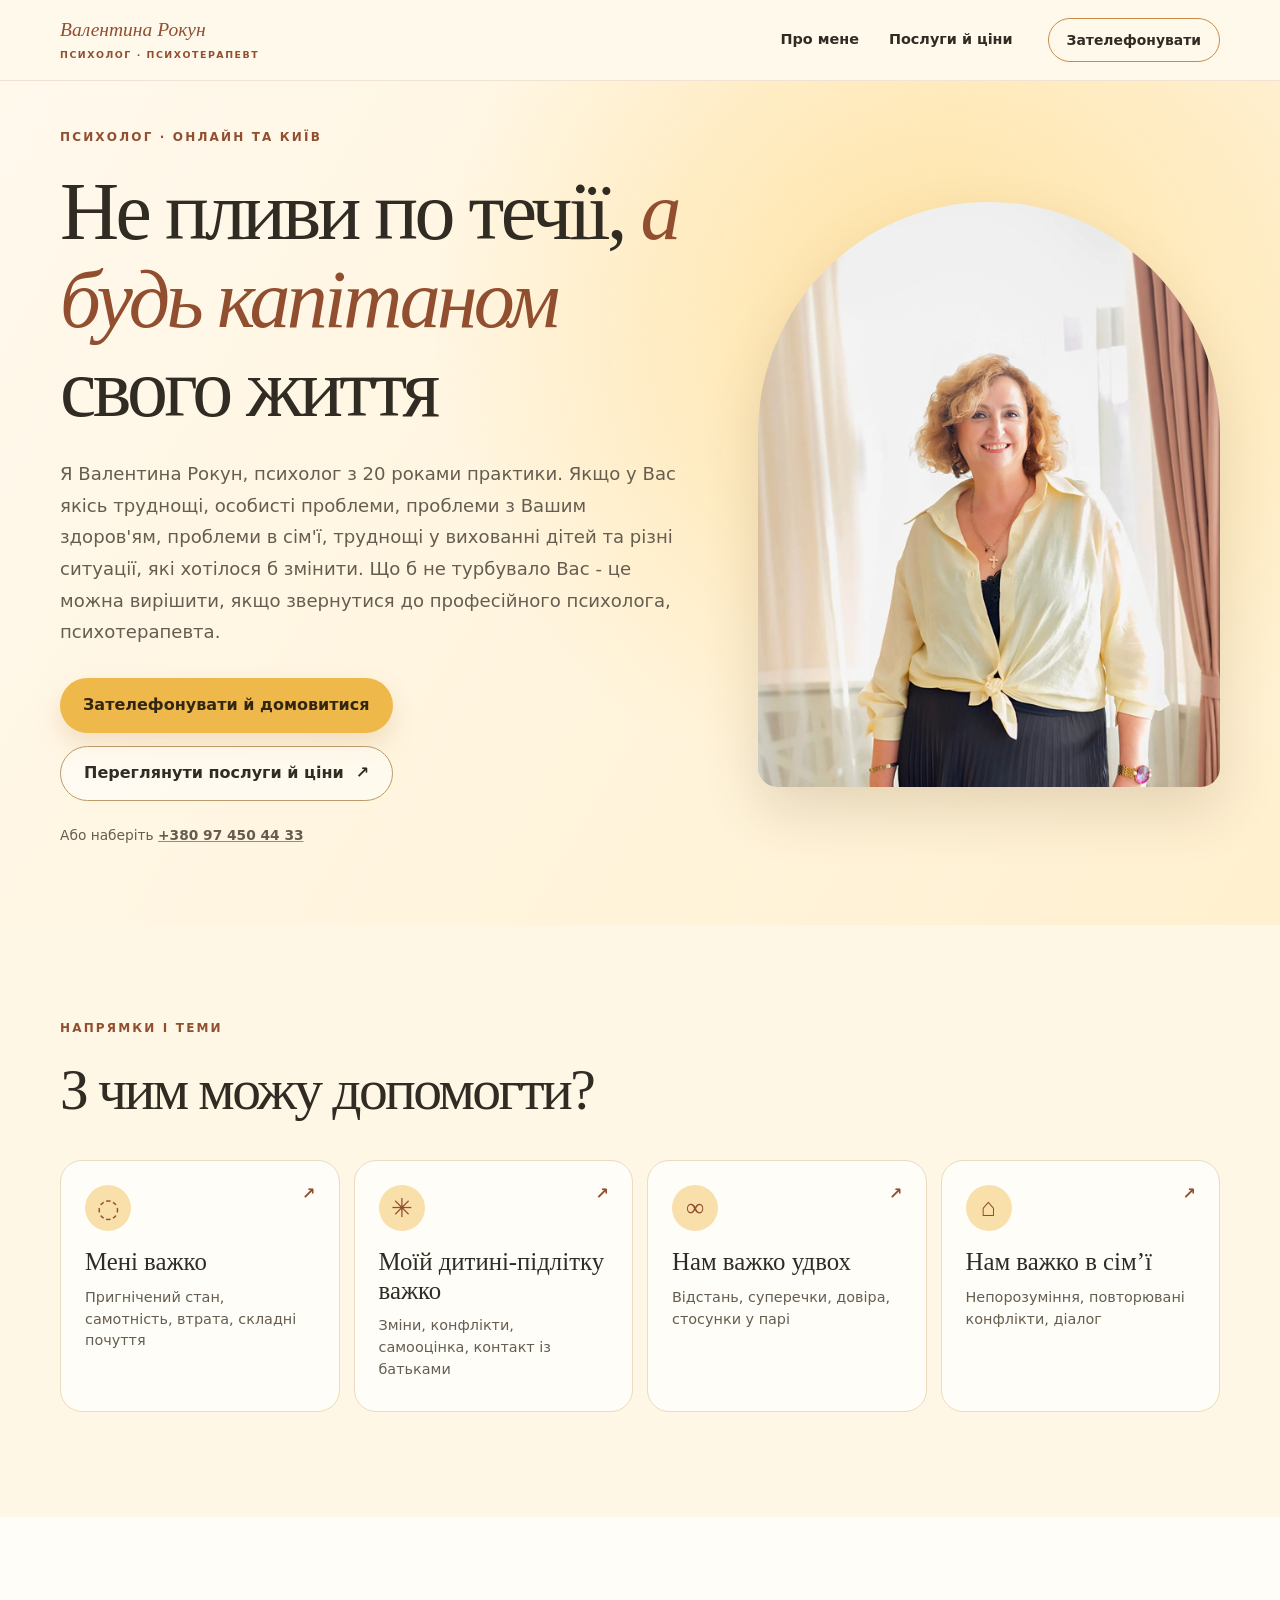
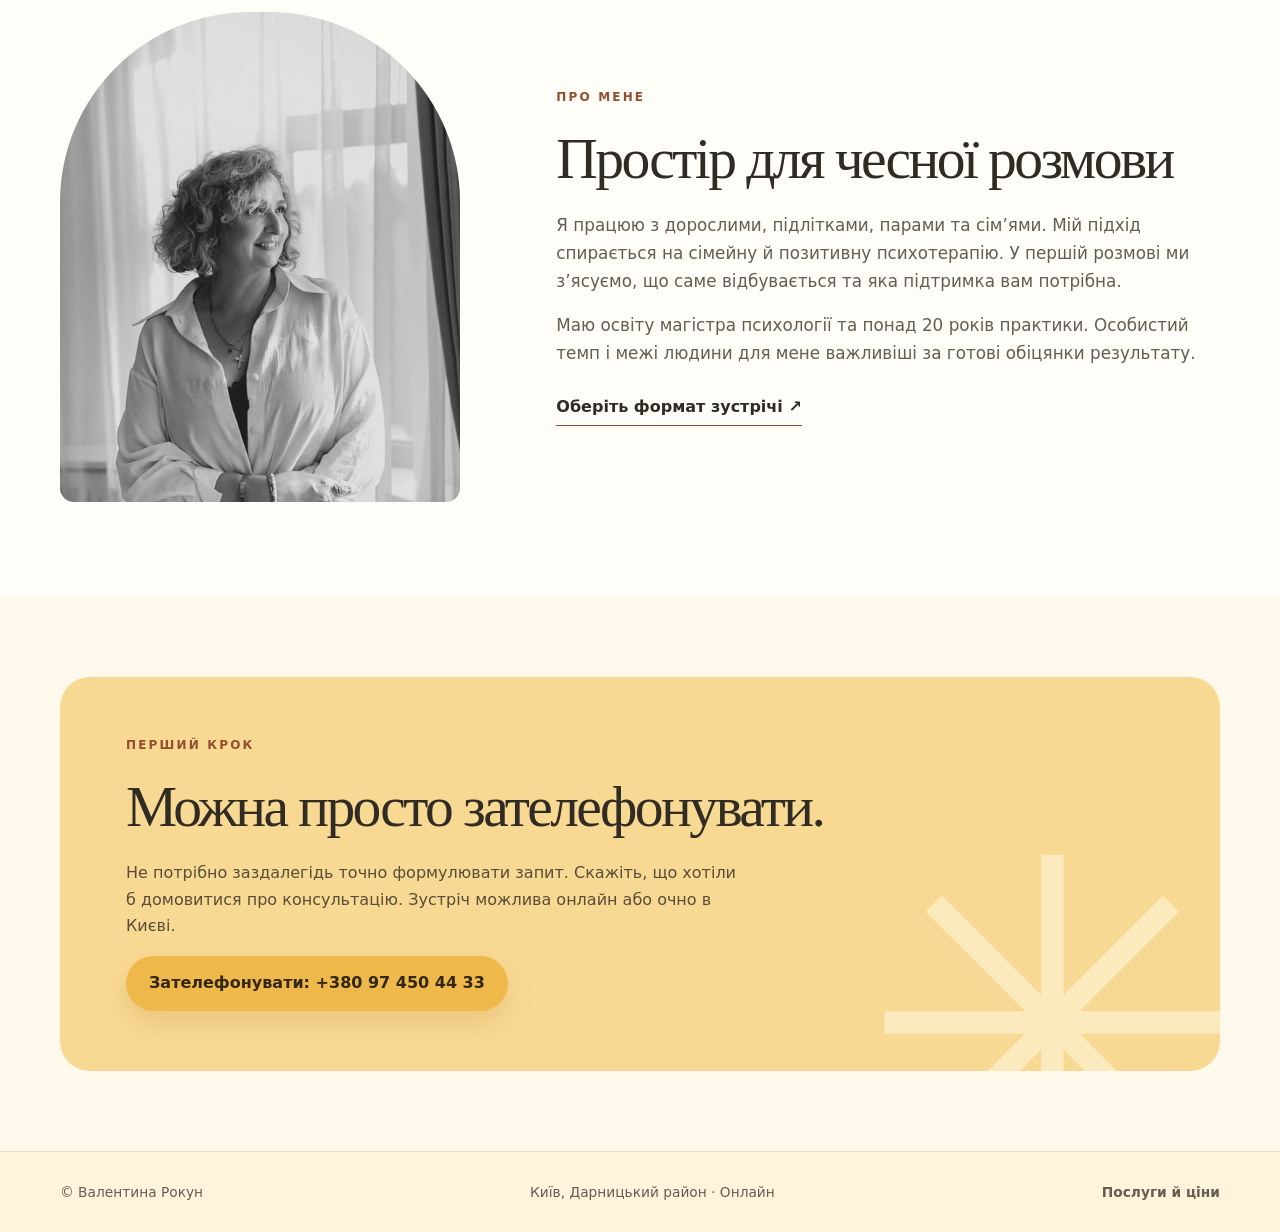
==== index.html @ 3df07235 "Add files via upload" ====
<!doctype html>
<html lang="uk">
<head>
<meta charset="utf-8"><meta name="viewport" content="width=device-width,initial-scale=1"><meta name="theme-color" content="#fff8e9">
<title>Валентина Рокун — психолог у Києві</title>
<meta name="description" content="Психологічні консультації Валентини Рокун для дорослих, підлітків, пар і сімей. Онлайн та очно у Києві. Дізнайтеся вартість і як записатися.">
<meta property="og:type" content="website"><meta property="og:title" content="Валентина Рокун — психолог"><meta property="og:description" content="Можна почати з розмови. Онлайн та очно у Києві."><meta property="og:image" content="assets/valentina-new-portrait.webp">
<link rel="icon" href="assets/favicon.svg" type="image/svg+xml"><link rel="stylesheet" href="assets/site.css">
<script type="application/ld+json">{"@context":"https://schema.org","@type":"Person","name":"Валентина Рокун","jobTitle":"Психолог","telephone":"+380974504433"}</script>
</head>
<body><a class="skip" href="#main">До змісту</a>
<header class="header"><div class="wrap header-row"><a class="wordmark" href="index.html" aria-label="Валентина Рокун, на головну"><span>Валентина Рокун</span><small>Психолог · Психотерапевт</small></a><nav aria-label="Основна навігація"><a href="#about">Про мене</a><a href="services/index.html">Послуги й ціни</a></nav><a class="header-contact" href="tel:+380974504433">Зателефонувати</a></div></header>
<main id="main">
<section class="hero"><div class="wrap hero-grid"><div class="hero-copy"><p class="overline">ПСИХОЛОГ · ОНЛАЙН ТА КИЇВ</p><h1>Не пливи по течії, <em>а будь капітаном </em>свого життя</h1><p class="lead">Я Валентина Рокун, психолог з 20 роками практики. Якщо у Вас якісь труднощі, особисті проблеми, проблеми з Вашим здоров'ям, проблеми в сім'ї, труднощі у вихованні дітей та різні ситуації, які хотілося б змінити. Що б не турбувало Вас - це можна вирішити, якщо звернутися до професійного психолога, психотерапевта.</p><div class="hero-actions"><a class="btn primary" href="tel:+380974504433">Зателефонувати й домовитися</a><a class="btn subtle" href="services/index.html">Переглянути послуги й ціни <span aria-hidden="true">↗</span></a></div><p class="direct-number">Або наберіть <a href="tel:+380974504433">+380 97 450 44 33</a></p></div><div class="hero-photo"><img src="assets/valentina-new-portrait.webp" width="1100" height="1650" fetchpriority="high" alt="Валентина Рокун, психологиня"></div></div></section>
<section class="help" id="help"><div class="wrap"><p class="overline">НАПРЯМКИ І ТЕМИ</p><h2>З чим можу допомогти?
</h2><div class="help-grid"><a href="services/index.html#individual"><span class="help-symbol" aria-hidden="true">◌</span><strong>Мені важко</strong><span>Пригнічений стан, самотність, втрата, складні почуття</span><b aria-hidden="true">↗</b></a><a href="services/index.html#teen"><span class="help-symbol" aria-hidden="true">✳</span><strong>Моїй дитині-підлітку важко</strong><span>Зміни, конфлікти, самооцінка, контакт із батьками</span><b aria-hidden="true">↗</b></a><a href="services/index.html#couple"><span class="help-symbol" aria-hidden="true">∞</span><strong>Нам важко удвох</strong><span>Відстань, суперечки, довіра, стосунки у парі</span><b aria-hidden="true">↗</b></a><a href="services/index.html#family"><span class="help-symbol" aria-hidden="true">⌂</span><strong>Нам важко в сім’ї</strong><span>Непорозуміння, повторювані конфлікти, діалог</span><b aria-hidden="true">↗</b></a></div></div></section>
<section class="about" id="about"><div class="wrap about-grid"><div class="about-image"><img src="assets/valentina-bw.webp" width="1100" height="1650" loading="lazy" alt="Чорно-білий портрет Валентини Рокун"></div><div><p class="overline">ПРО МЕНЕ</p><h2>Простір для чесної розмови</h2><p>Я працюю з дорослими, підлітками, парами та сім’ями. Мій підхід спирається на сімейну й позитивну психотерапію. У першій розмові ми з’ясуємо, що саме відбувається та яка підтримка вам потрібна.</p><p>Маю освіту магістра психології та понад 20 років практики. Особистий темп і межі людини для мене важливіші за готові обіцянки результату.</p><a class="text-link" href="services/index.html">Оберіть формат зустрічі <span aria-hidden="true">↗</span></a></div></div></section>
<section class="start" id="contact"><div class="wrap start-box"><div><p class="overline">ПЕРШИЙ КРОК</p><h2>Можна просто зателефонувати.</h2><p>Не потрібно заздалегідь точно формулювати запит. Скажіть, що хотіли б домовитися про консультацію. Зустріч можлива онлайн або очно в Києві.</p><a class="btn primary" href="tel:+380974504433">Зателефонувати: +380 97 450 44 33</a></div><div class="start-mark" aria-hidden="true">✳</div></div></section>
</main><footer><div class="wrap footer-row"><span>© Валентина Рокун</span><span>Київ, Дарницький район · Онлайн</span><a href="services/index.html">Послуги й ціни</a></div></footer>
</body></html>
---- assets/site.css ----
:root{--ink:#302c23;--muted:#655e50;--rust:#914f30;--honey:#efb84b;--cream:#fff9ec;--paper:#fffdf8;--line:#eadbc1}*{box-sizing:border-box}html{scroll-behavior:smooth;scroll-padding-top:90px}body{margin:0;background:var(--cream);color:var(--ink);font:400 1rem/1.65 Inter,ui-sans-serif,system-ui,-apple-system,"Segoe UI",sans-serif}img{display:block;max-width:100%}a{color:inherit}h1,h2,p{margin-top:0}h1,h2{font-family:Georgia,"Times New Roman",serif;font-weight:400;letter-spacing:-.045em;line-height:1.08}h1{font-size:clamp(3.05rem,6.4vw,6.1rem);max-width:780px;margin-bottom:25px}h2{font-size:clamp(2.55rem,4.5vw,4.5rem);margin-bottom:22px}h1 em{color:var(--rust);font-weight:400}p{max-width:680px}.wrap{width:min(1160px,calc(100% - 48px));margin-inline:auto}.skip{position:absolute;left:12px;top:-100px;background:white;padding:12px;z-index:100}.skip:focus{top:12px}.overline{font-size:.75rem;line-height:1.4;font-weight:750;letter-spacing:.18em;color:var(--rust);margin-bottom:22px}.header{position:sticky;top:0;z-index:20;background:rgba(255,249,236,.93);border-bottom:1px solid rgba(145,79,48,.13);backdrop-filter:blur(18px)}.header-row{min-height:80px;display:flex;gap:35px;align-items:center}.wordmark{text-decoration:none;line-height:1;white-space:nowrap}.wordmark span{font:italic 400 1.22rem Georgia,serif;color:var(--rust);margin-right:5px}.wordmark strong{font:600 1.62rem Georgia,serif;letter-spacing:-.05em}.wordmark small{display:block;font:600 .59rem/1.4 Inter,system-ui;letter-spacing:.16em;text-transform:uppercase;color:var(--rust);margin-top:7px}.header nav{display:flex;gap:30px;margin-left:auto}.header nav a{text-decoration:none;font-size:.9rem;font-weight:650}.header nav a:hover,.back:hover,.text-link:hover{color:var(--rust)}.header-contact{border:1px solid #c88c49;border-radius:100px;padding:10px 18px;text-decoration:none;font-weight:700;font-size:.87rem}.header-contact:hover{background:#f6d899}.hero{background:radial-gradient(circle at 73% 28%,#ffe2a3,transparent 45%),linear-gradient(120deg,#fff9ed,#fff0cf);padding:48px 0 65px;overflow:hidden}.hero-grid{display:grid;grid-template-columns:1.15fr .85fr;align-items:center;gap:72px;min-height:620px}.hero-copy{position:relative;z-index:1}.lead{color:var(--muted);font-size:1.13rem;line-height:1.75}.hero-actions{display:flex;gap:13px;flex-wrap:wrap;margin-top:30px}.btn{min-height:55px;display:inline-flex;align-items:center;justify-content:center;text-align:center;gap:12px;padding:14px 23px;border-radius:100px;text-decoration:none;font-weight:700;line-height:1.3;transition:transform .2s,box-shadow .2s}.btn:hover{transform:translateY(-2px)}.primary{background:var(--honey);color:#322713;box-shadow:0 12px 26px rgba(170,104,25,.17)}.primary:hover{box-shadow:0 17px 30px rgba(170,104,25,.27)}.subtle{border:1px solid #bd9b68;background:rgba(255,255,255,.45)}.direct-number{font-size:.86rem;color:var(--muted);margin-top:23px}.direct-number a{font-weight:700;text-decoration-color:#bd8151}.hero-photo{height:585px;border-radius:240px 240px 20px 20px;overflow:hidden;box-shadow:0 25px 55px rgba(95,66,30,.16)}.hero-photo img{width:100%;height:100%;object-fit:cover;object-position:50% 43%}.help{background:#fff7e5;padding:95px 0 105px}.help h2{max-width:770px;margin-bottom:39px}.help-grid{display:grid;grid-template-columns:repeat(4,1fr);gap:14px}.help-grid a{position:relative;display:flex;flex-direction:column;min-height:252px;padding:24px;border:1px solid var(--line);border-radius:22px;background:var(--paper);text-decoration:none;transition:transform .2s,box-shadow .2s}.help-grid a:hover{transform:translateY(-4px);box-shadow:0 18px 35px rgba(95,66,30,.12)}.help-grid strong{font:400 1.55rem/1.15 Georgia,serif;margin:17px 0 10px}.help-grid a>span:nth-of-type(2){color:var(--muted);font-size:.9rem;line-height:1.5}.help-grid b{position:absolute;right:23px;top:20px;color:var(--rust)}.help-symbol{display:grid;place-items:center;width:46px;height:46px;border-radius:50%;background:#f9dfaa;color:var(--rust);font:400 1.6rem Georgia,serif}.about{background:#fffdf8;padding:95px 0}.about-grid{display:grid;grid-template-columns:.76fr 1.24fr;gap:clamp(45px,7vw,120px);align-items:center}.about-image{height:490px;max-width:400px;border-radius:190px 190px 14px 14px;overflow:hidden}.about-image img{height:100%;width:100%;object-fit:cover;object-position:50% 42%;filter:grayscale(1)}.about p:not(.overline){color:var(--muted);font-size:1.05rem}.text-link{display:inline-block;border-bottom:1px solid var(--rust);text-decoration:none;font-weight:700;margin-top:10px;padding-bottom:4px}.start{padding:80px 0;background:var(--cream)}.start-box{position:relative;background:#f8d993;border-radius:30px;padding:60px 66px;overflow:hidden}.start-box>div:first-child{position:relative;z-index:1}.start-box h2{max-width:700px}.start-box p:not(.overline){color:#594c38;max-width:610px}.start-mark{position:absolute;font-size:460px;line-height:1;right:-25px;bottom:-190px;color:rgba(255,250,224,.55);pointer-events:none}footer{padding:29px 0;background:#fff4db;border-top:1px solid var(--line);color:var(--muted);font-size:.86rem}.footer-row{display:flex;align-items:center;justify-content:space-between;gap:20px}.footer-row a{text-decoration:none;font-weight:700}.offer-intro{padding:55px 0 48px;background:linear-gradient(120deg,#fff8e9,#ffefcc)}.offer-intro h1{max-width:840px}.offer-intro .lead{max-width:730px}.back{display:inline-block;text-decoration:none;font-weight:700;font-size:.85rem;margin-bottom:34px}.offers{padding:65px 0 25px;background:#fffdf8}.offer-grid{display:grid;grid-template-columns:repeat(2,1fr);gap:23px}.offer-card{overflow:hidden;border-radius:25px;border:1px solid var(--line);background:#fff9ed;scroll-margin-top:105px}.offer-card img{width:100%;height:230px;object-fit:cover}.offer-body{padding:27px 30px 32px}.offer-num{color:var(--rust);font-size:.75rem;letter-spacing:.15em;font-weight:700;margin-bottom:10px}.offer-body h2{font-size:2.25rem;margin-bottom:12px}.offer-body>p:not(.offer-num){color:var(--muted);min-height:52px;margin-bottom:24px}.price-row{display:flex;gap:13px;align-items:baseline;flex-wrap:wrap;padding:17px 0;border-top:1px solid var(--line);margin-bottom:19px}.price-row strong{font:400 2rem Georgia,serif}.price-row span{color:var(--muted);font-size:.88rem}.offer-body .btn{width:100%}.offer-note{color:var(--muted);font-size:.86rem;margin-top:25px}.offer-note p{max-width:none}a:focus-visible{outline:3px solid #984b2d;outline-offset:4px}@media(max-width:1020px){.header-row{gap:20px}.help-grid{grid-template-columns:repeat(2,1fr)}.hero-grid{gap:35px}.header nav{gap:15px}}@media(max-width:760px){.wrap{width:min(calc(100% - 32px),520px)}.header-row{min-height:70px;gap:12px;flex-wrap:wrap;padding:10px 0}.wordmark span{font-size:1.03rem}.wordmark strong{font-size:1.28rem}.wordmark small{font-size:.48rem}.header nav{order:3;width:100%;justify-content:center;margin:0;gap:28px;padding-top:3px}.header-contact{margin-left:auto;padding:7px 11px;font-size:.75rem}.hero{padding:43px 0 60px}.hero-grid{display:flex;flex-direction:column;align-items:stretch;gap:33px;min-height:0}.hero-photo{height:min(105vw,500px);max-width:440px;width:100%;align-self:center}.hero-actions{gap:10px}.hero-actions .btn{width:100%}.help,.about{padding:72px 0}.help-grid{grid-template-columns:1fr 1fr;gap:9px}.help-grid a{padding:17px;min-height:220px}.help-grid strong{font-size:1.25rem}.help-grid a>span:nth-of-type(2){font-size:.78rem}.about-grid{display:flex;flex-direction:column;align-items:stretch;gap:42px}.about-image{height:430px;max-width:330px}.start{padding:60px 0}.start-box{padding:42px 25px}.start-mark{font-size:320px;bottom:-115px;right:-35px}.footer-row{flex-direction:column;align-items:flex-start}.offer-intro{padding:42px 0}.offers{padding-top:40px}.offer-grid{grid-template-columns:1fr}.offer-card img{height:210px}}@media(max-width:410px){.header-contact{font-size:.68rem;padding:6px 8px}.help-grid{grid-template-columns:1fr}.help-grid a{min-height:0}.btn{width:100%}}@media(prefers-reduced-motion:reduce){html{scroll-behavior:auto}*,*:before,*:after{transition:none!important}}
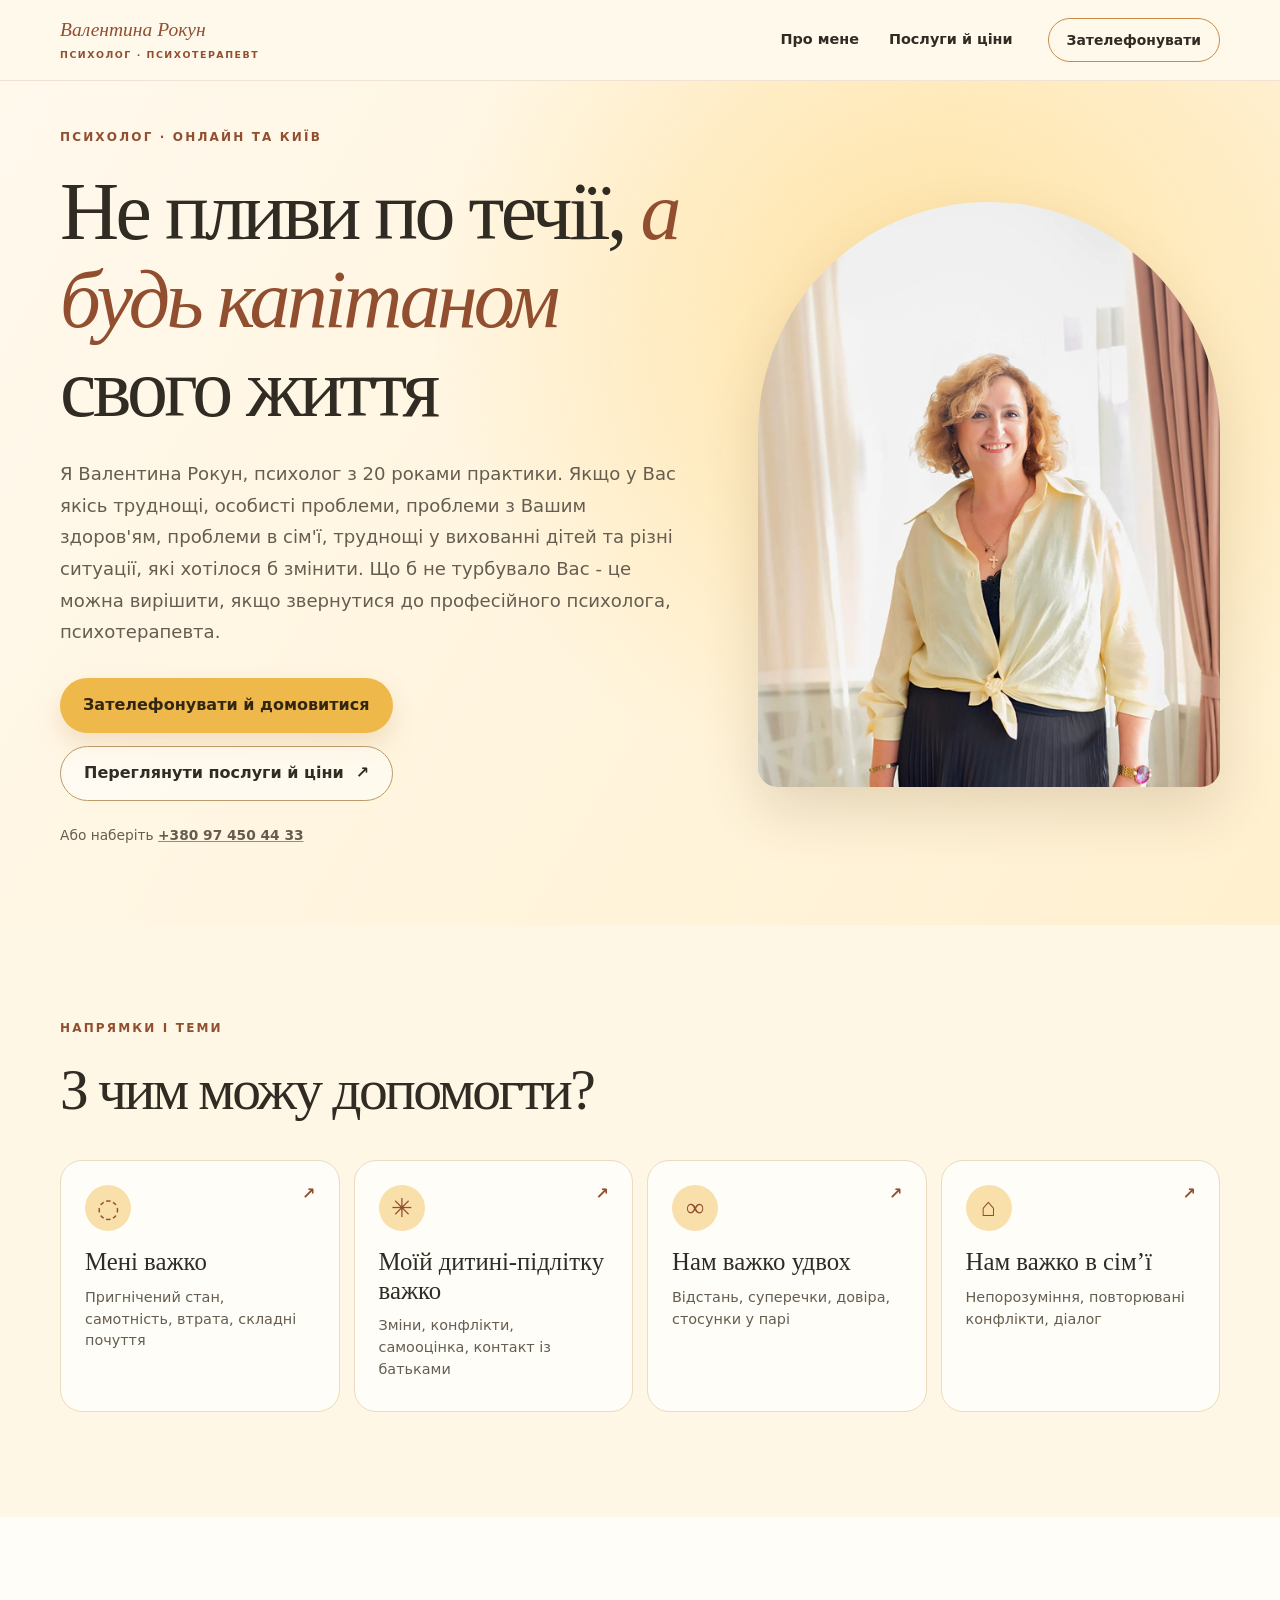
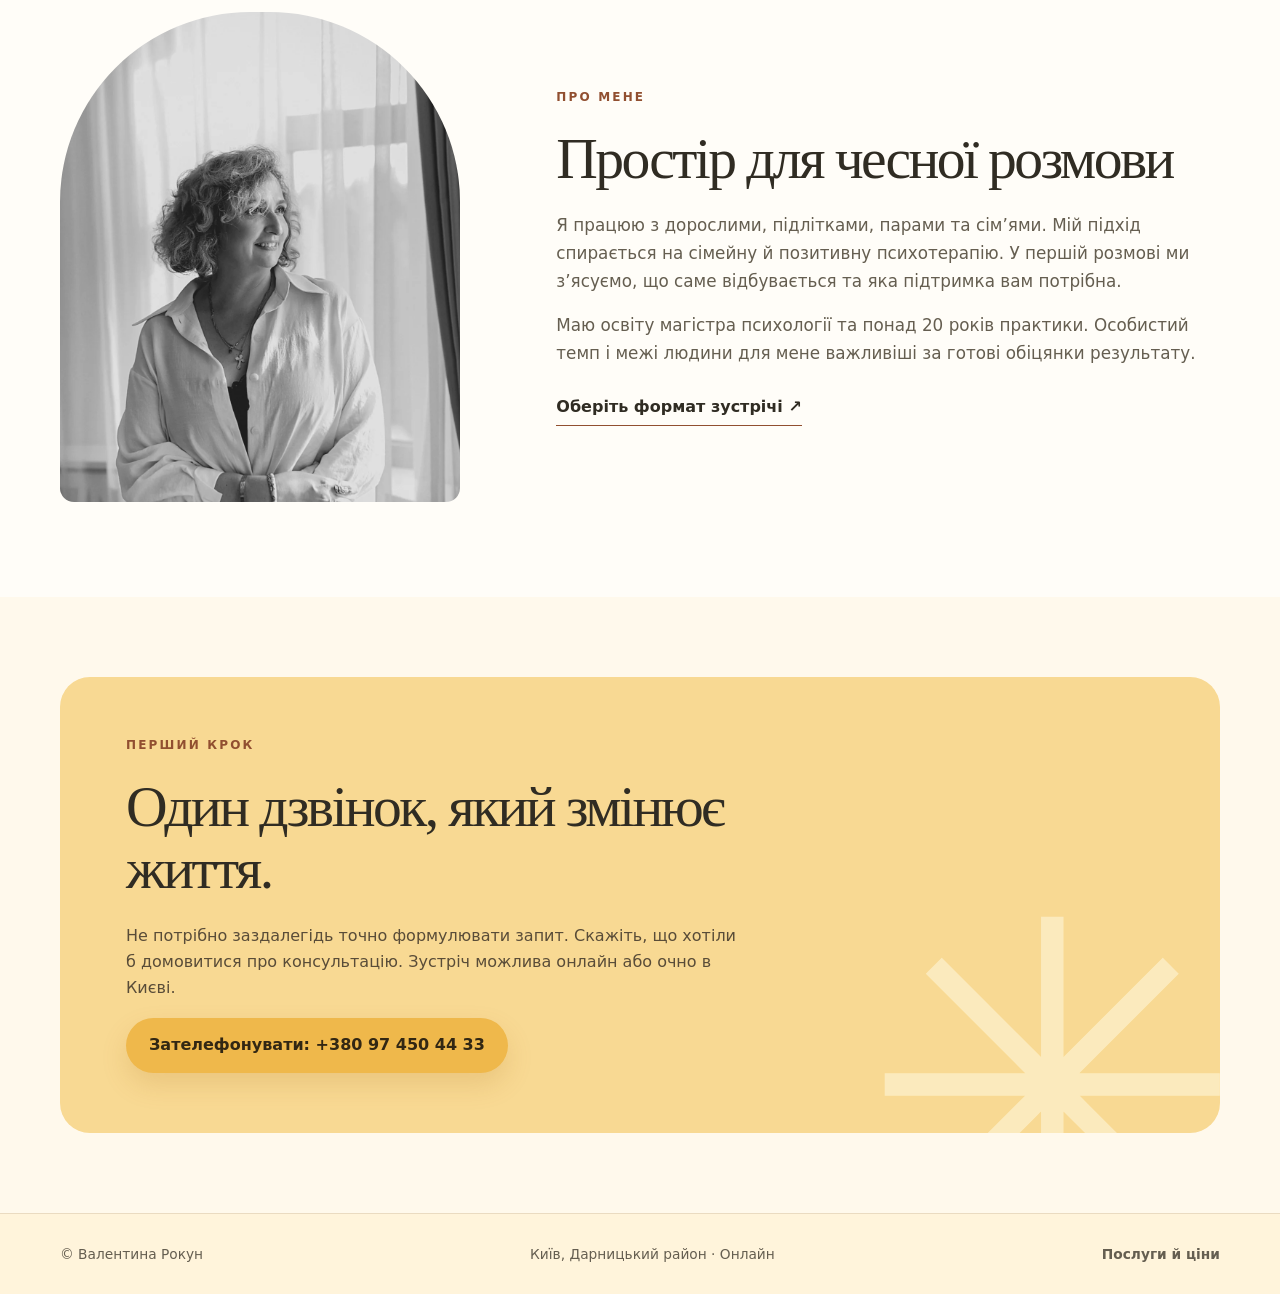
==== commit 5a796135: "Add files via upload" ====
--- a/index.html
+++ b/index.html
@@ -15,6 +15,6 @@
 <section class="help" id="help"><div class="wrap"><p class="overline">НАПРЯМКИ І ТЕМИ</p><h2>З чим можу допомогти?
 </h2><div class="help-grid"><a href="services/index.html#individual"><span class="help-symbol" aria-hidden="true">◌</span><strong>Мені важко</strong><span>Пригнічений стан, самотність, втрата, складні почуття</span><b aria-hidden="true">↗</b></a><a href="services/index.html#teen"><span class="help-symbol" aria-hidden="true">✳</span><strong>Моїй дитині-підлітку важко</strong><span>Зміни, конфлікти, самооцінка, контакт із батьками</span><b aria-hidden="true">↗</b></a><a href="services/index.html#couple"><span class="help-symbol" aria-hidden="true">∞</span><strong>Нам важко удвох</strong><span>Відстань, суперечки, довіра, стосунки у парі</span><b aria-hidden="true">↗</b></a><a href="services/index.html#family"><span class="help-symbol" aria-hidden="true">⌂</span><strong>Нам важко в сім’ї</strong><span>Непорозуміння, повторювані конфлікти, діалог</span><b aria-hidden="true">↗</b></a></div></div></section>
 <section class="about" id="about"><div class="wrap about-grid"><div class="about-image"><img src="assets/valentina-bw.webp" width="1100" height="1650" loading="lazy" alt="Чорно-білий портрет Валентини Рокун"></div><div><p class="overline">ПРО МЕНЕ</p><h2>Простір для чесної розмови</h2><p>Я працюю з дорослими, підлітками, парами та сім’ями. Мій підхід спирається на сімейну й позитивну психотерапію. У першій розмові ми з’ясуємо, що саме відбувається та яка підтримка вам потрібна.</p><p>Маю освіту магістра психології та понад 20 років практики. Особистий темп і межі людини для мене важливіші за готові обіцянки результату.</p><a class="text-link" href="services/index.html">Оберіть формат зустрічі <span aria-hidden="true">↗</span></a></div></div></section>
-<section class="start" id="contact"><div class="wrap start-box"><div><p class="overline">ПЕРШИЙ КРОК</p><h2>Можна просто зателефонувати.</h2><p>Не потрібно заздалегідь точно формулювати запит. Скажіть, що хотіли б домовитися про консультацію. Зустріч можлива онлайн або очно в Києві.</p><a class="btn primary" href="tel:+380974504433">Зателефонувати: +380 97 450 44 33</a></div><div class="start-mark" aria-hidden="true">✳</div></div></section>
+<section class="start" id="contact"><div class="wrap start-box"><div><p class="overline">ПЕРШИЙ КРОК</p><h2>Один дзвінок, який змінює життя.</h2><p>Не потрібно заздалегідь точно формулювати запит. Скажіть, що хотіли б домовитися про консультацію. Зустріч можлива онлайн або очно в Києві.</p><a class="btn primary" href="tel:+380974504433">Зателефонувати: +380 97 450 44 33</a></div><div class="start-mark" aria-hidden="true">✳</div></div></section>
 </main><footer><div class="wrap footer-row"><span>© Валентина Рокун</span><span>Київ, Дарницький район · Онлайн</span><a href="services/index.html">Послуги й ціни</a></div></footer>
 </body></html>
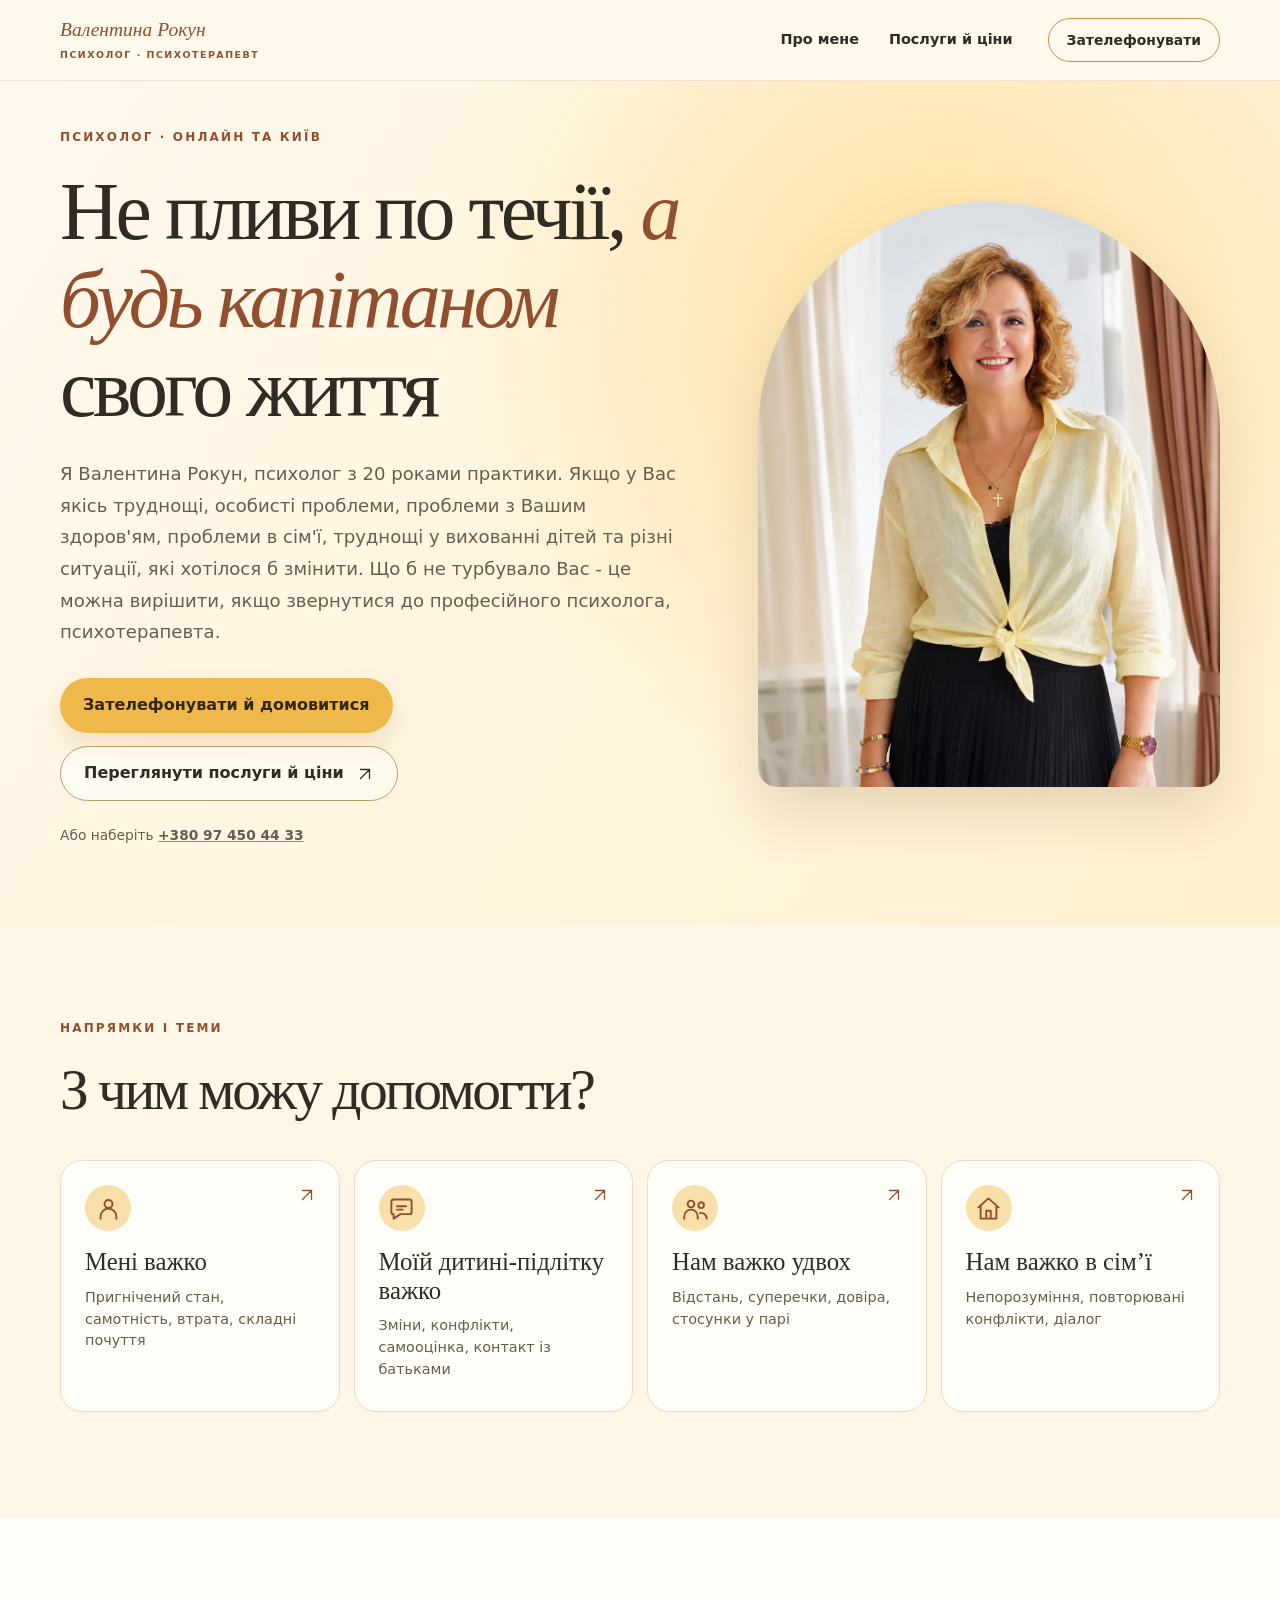
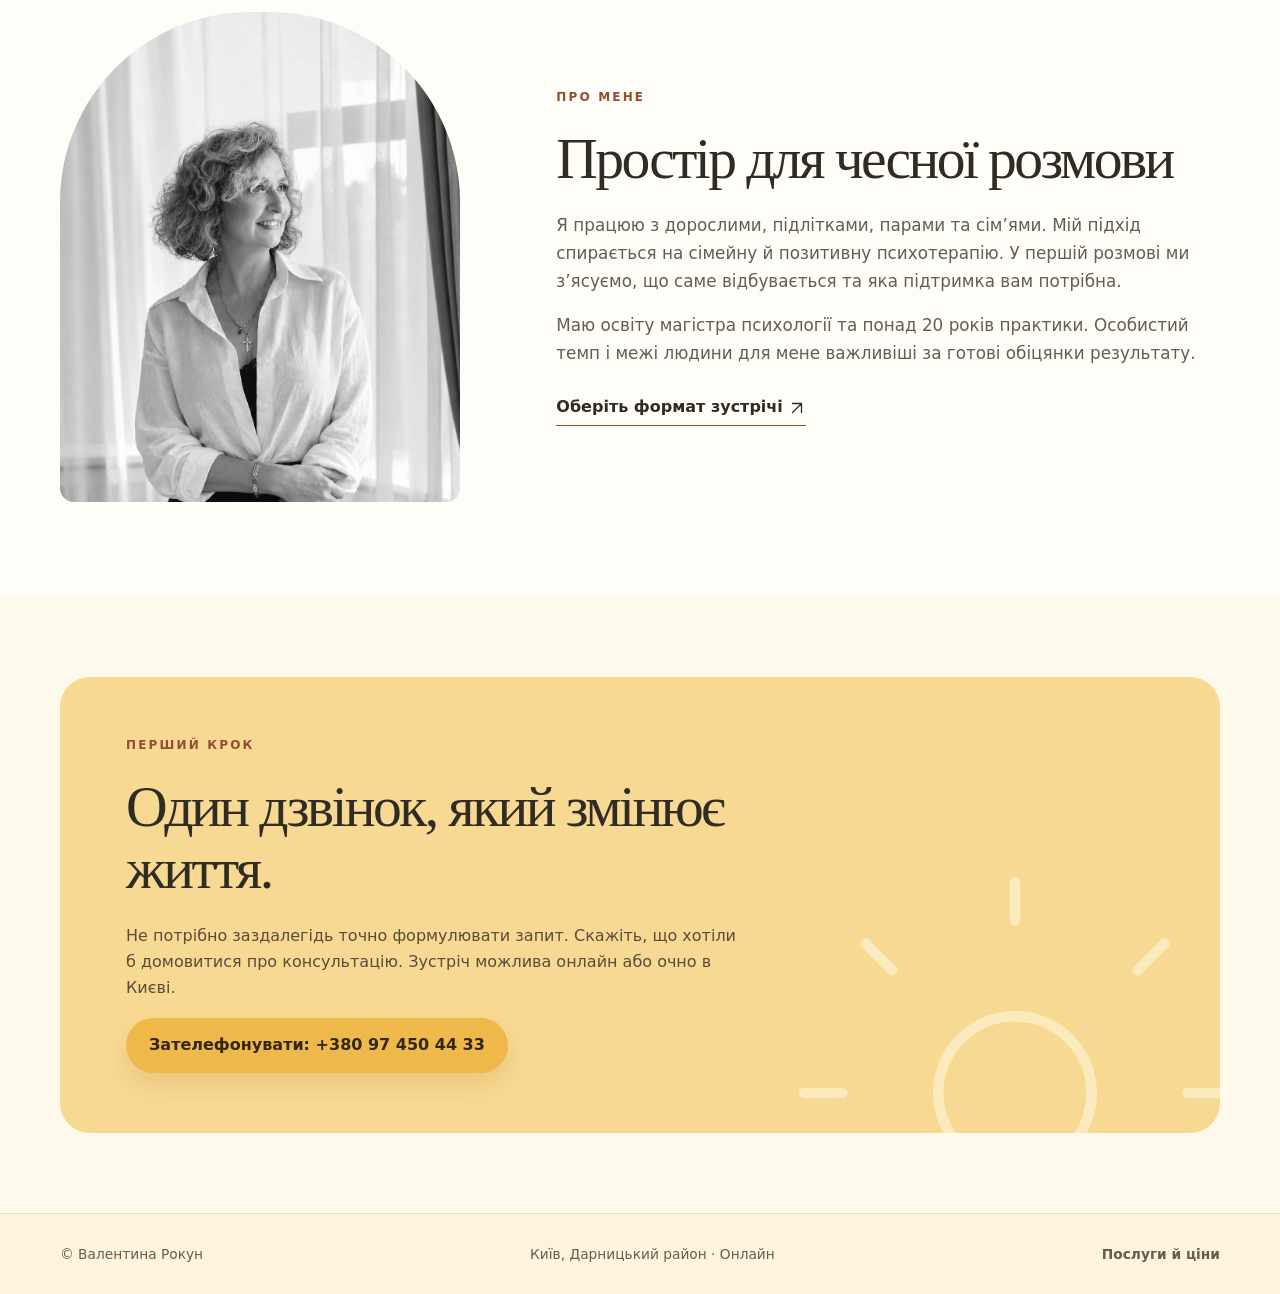
==== commit dfe82c65: "Add files via upload" ====
--- a/index.html
+++ b/index.html
@@ -4,17 +4,17 @@
 <meta charset="utf-8"><meta name="viewport" content="width=device-width,initial-scale=1"><meta name="theme-color" content="#fff8e9">
 <title>Валентина Рокун — психолог у Києві</title>
 <meta name="description" content="Психологічні консультації Валентини Рокун для дорослих, підлітків, пар і сімей. Онлайн та очно у Києві. Дізнайтеся вартість і як записатися.">
-<meta property="og:type" content="website"><meta property="og:title" content="Валентина Рокун — психолог"><meta property="og:description" content="Можна почати з розмови. Онлайн та очно у Києві."><meta property="og:image" content="assets/valentina-new-portrait.webp">
+<meta property="og:type" content="website"><meta property="og:title" content="Валентина Рокун — психолог"><meta property="og:description" content="Можна почати з розмови. Онлайн та очно у Києві."><meta property="og:image" content="assets/valentina-portrait-v2.webp">
 <link rel="icon" href="assets/favicon.svg" type="image/svg+xml"><link rel="stylesheet" href="assets/site.css">
 <script type="application/ld+json">{"@context":"https://schema.org","@type":"Person","name":"Валентина Рокун","jobTitle":"Психолог","telephone":"+380974504433"}</script>
 </head>
 <body><a class="skip" href="#main">До змісту</a>
 <header class="header"><div class="wrap header-row"><a class="wordmark" href="index.html" aria-label="Валентина Рокун, на головну"><span>Валентина Рокун</span><small>Психолог · Психотерапевт</small></a><nav aria-label="Основна навігація"><a href="#about">Про мене</a><a href="services/index.html">Послуги й ціни</a></nav><a class="header-contact" href="tel:+380974504433">Зателефонувати</a></div></header>
 <main id="main">
-<section class="hero"><div class="wrap hero-grid"><div class="hero-copy"><p class="overline">ПСИХОЛОГ · ОНЛАЙН ТА КИЇВ</p><h1>Не пливи по течії, <em>а будь капітаном </em>свого життя</h1><p class="lead">Я Валентина Рокун, психолог з 20 роками практики. Якщо у Вас якісь труднощі, особисті проблеми, проблеми з Вашим здоров'ям, проблеми в сім'ї, труднощі у вихованні дітей та різні ситуації, які хотілося б змінити. Що б не турбувало Вас - це можна вирішити, якщо звернутися до професійного психолога, психотерапевта.</p><div class="hero-actions"><a class="btn primary" href="tel:+380974504433">Зателефонувати й домовитися</a><a class="btn subtle" href="services/index.html">Переглянути послуги й ціни <span aria-hidden="true">↗</span></a></div><p class="direct-number">Або наберіть <a href="tel:+380974504433">+380 97 450 44 33</a></p></div><div class="hero-photo"><img src="assets/valentina-new-portrait.webp" width="1100" height="1650" fetchpriority="high" alt="Валентина Рокун, психологиня"></div></div></section>
+<section class="hero"><div class="wrap hero-grid"><div class="hero-copy"><p class="overline">ПСИХОЛОГ · ОНЛАЙН ТА КИЇВ</p><h1>Не пливи по течії, <em>а будь капітаном </em>свого життя</h1><p class="lead">Я Валентина Рокун, психолог з 20 роками практики. Якщо у Вас якісь труднощі, особисті проблеми, проблеми з Вашим здоров'ям, проблеми в сім'ї, труднощі у вихованні дітей та різні ситуації, які хотілося б змінити. Що б не турбувало Вас - це можна вирішити, якщо звернутися до професійного психолога, психотерапевта.</p><div class="hero-actions"><a class="btn primary" href="tel:+380974504433">Зателефонувати й домовитися</a><a class="btn subtle" href="services/index.html">Переглянути послуги й ціни <span aria-hidden="true"><svg class="ui-icon arrow-icon" xmlns="http://www.w3.org/2000/svg" viewBox="0 0 24 24" width="24" height="24" fill="none" stroke="currentColor" stroke-width="1.7" stroke-linecap="round" stroke-linejoin="round" aria-hidden="true" focusable="false"><path d="M6 18 18 6M6 6h12v12"/></svg></span></a></div><p class="direct-number">Або наберіть <a href="tel:+380974504433">+380 97 450 44 33</a></p></div><div class="hero-photo"><img src="assets/valentina-portrait-v2.webp" width="1024" height="1535" fetchpriority="high" alt="Валентина Рокун, психологиня"></div></div></section>
 <section class="help" id="help"><div class="wrap"><p class="overline">НАПРЯМКИ І ТЕМИ</p><h2>З чим можу допомогти?
-</h2><div class="help-grid"><a href="services/index.html#individual"><span class="help-symbol" aria-hidden="true">◌</span><strong>Мені важко</strong><span>Пригнічений стан, самотність, втрата, складні почуття</span><b aria-hidden="true">↗</b></a><a href="services/index.html#teen"><span class="help-symbol" aria-hidden="true">✳</span><strong>Моїй дитині-підлітку важко</strong><span>Зміни, конфлікти, самооцінка, контакт із батьками</span><b aria-hidden="true">↗</b></a><a href="services/index.html#couple"><span class="help-symbol" aria-hidden="true">∞</span><strong>Нам важко удвох</strong><span>Відстань, суперечки, довіра, стосунки у парі</span><b aria-hidden="true">↗</b></a><a href="services/index.html#family"><span class="help-symbol" aria-hidden="true">⌂</span><strong>Нам важко в сім’ї</strong><span>Непорозуміння, повторювані конфлікти, діалог</span><b aria-hidden="true">↗</b></a></div></div></section>
-<section class="about" id="about"><div class="wrap about-grid"><div class="about-image"><img src="assets/valentina-bw.webp" width="1100" height="1650" loading="lazy" alt="Чорно-білий портрет Валентини Рокун"></div><div><p class="overline">ПРО МЕНЕ</p><h2>Простір для чесної розмови</h2><p>Я працюю з дорослими, підлітками, парами та сім’ями. Мій підхід спирається на сімейну й позитивну психотерапію. У першій розмові ми з’ясуємо, що саме відбувається та яка підтримка вам потрібна.</p><p>Маю освіту магістра психології та понад 20 років практики. Особистий темп і межі людини для мене важливіші за готові обіцянки результату.</p><a class="text-link" href="services/index.html">Оберіть формат зустрічі <span aria-hidden="true">↗</span></a></div></div></section>
-<section class="start" id="contact"><div class="wrap start-box"><div><p class="overline">ПЕРШИЙ КРОК</p><h2>Один дзвінок, який змінює життя.</h2><p>Не потрібно заздалегідь точно формулювати запит. Скажіть, що хотіли б домовитися про консультацію. Зустріч можлива онлайн або очно в Києві.</p><a class="btn primary" href="tel:+380974504433">Зателефонувати: +380 97 450 44 33</a></div><div class="start-mark" aria-hidden="true">✳</div></div></section>
+</h2><div class="help-grid"><a href="services/index.html#individual"><span class="help-symbol" aria-hidden="true"><svg class="ui-icon" xmlns="http://www.w3.org/2000/svg" viewBox="0 0 24 24" width="24" height="24" fill="none" stroke="currentColor" stroke-width="1.7" stroke-linecap="round" stroke-linejoin="round" aria-hidden="true" focusable="false"><circle cx="12" cy="8" r="3.5"/><path d="M5 21v-2a7 7 0 0 1 14 0v2"/></svg></span><strong>Мені важко</strong><span>Пригнічений стан, самотність, втрата, складні почуття</span><b aria-hidden="true"><svg class="ui-icon arrow-icon" xmlns="http://www.w3.org/2000/svg" viewBox="0 0 24 24" width="24" height="24" fill="none" stroke="currentColor" stroke-width="1.7" stroke-linecap="round" stroke-linejoin="round" aria-hidden="true" focusable="false"><path d="M6 18 18 6M6 6h12v12"/></svg></b></a><a href="services/index.html#teen"><span class="help-symbol" aria-hidden="true"><svg class="ui-icon" xmlns="http://www.w3.org/2000/svg" viewBox="0 0 24 24" width="24" height="24" fill="none" stroke="currentColor" stroke-width="1.7" stroke-linecap="round" stroke-linejoin="round" aria-hidden="true" focusable="false"><path d="M5 4h14a2 2 0 0 1 2 2v9a2 2 0 0 1-2 2h-8l-6 4v-4a2 2 0 0 1-2-2V6a2 2 0 0 1 2-2Z"/><path d="M8 10h8M8 13h5"/></svg></span><strong>Моїй дитині-підлітку важко</strong><span>Зміни, конфлікти, самооцінка, контакт із батьками</span><b aria-hidden="true"><svg class="ui-icon arrow-icon" xmlns="http://www.w3.org/2000/svg" viewBox="0 0 24 24" width="24" height="24" fill="none" stroke="currentColor" stroke-width="1.7" stroke-linecap="round" stroke-linejoin="round" aria-hidden="true" focusable="false"><path d="M6 18 18 6M6 6h12v12"/></svg></b></a><a href="services/index.html#couple"><span class="help-symbol" aria-hidden="true"><svg class="ui-icon" xmlns="http://www.w3.org/2000/svg" viewBox="0 0 24 24" width="24" height="24" fill="none" stroke="currentColor" stroke-width="1.7" stroke-linecap="round" stroke-linejoin="round" aria-hidden="true" focusable="false"><circle cx="8" cy="8" r="3"/><circle cx="17" cy="9" r="2.5"/><path d="M2 21v-2a6 6 0 0 1 12 0v2M16 16a5 5 0 0 1 6 5"/></svg></span><strong>Нам важко удвох</strong><span>Відстань, суперечки, довіра, стосунки у парі</span><b aria-hidden="true"><svg class="ui-icon arrow-icon" xmlns="http://www.w3.org/2000/svg" viewBox="0 0 24 24" width="24" height="24" fill="none" stroke="currentColor" stroke-width="1.7" stroke-linecap="round" stroke-linejoin="round" aria-hidden="true" focusable="false"><path d="M6 18 18 6M6 6h12v12"/></svg></b></a><a href="services/index.html#family"><span class="help-symbol" aria-hidden="true"><svg class="ui-icon" xmlns="http://www.w3.org/2000/svg" viewBox="0 0 24 24" width="24" height="24" fill="none" stroke="currentColor" stroke-width="1.7" stroke-linecap="round" stroke-linejoin="round" aria-hidden="true" focusable="false"><path d="m3 11 9-8 9 8M5 10v11h14V10M10 21v-7h4v7"/></svg></span><strong>Нам важко в сім’ї</strong><span>Непорозуміння, повторювані конфлікти, діалог</span><b aria-hidden="true"><svg class="ui-icon arrow-icon" xmlns="http://www.w3.org/2000/svg" viewBox="0 0 24 24" width="24" height="24" fill="none" stroke="currentColor" stroke-width="1.7" stroke-linecap="round" stroke-linejoin="round" aria-hidden="true" focusable="false"><path d="M6 18 18 6M6 6h12v12"/></svg></b></a></div></div></section>
+<section class="about" id="about"><div class="wrap about-grid"><div class="about-image"><img src="assets/valentina-about-v2.webp" width="1025" height="1535" loading="lazy" alt="Чорно-білий портрет Валентини Рокун"></div><div><p class="overline">ПРО МЕНЕ</p><h2>Простір для чесної розмови</h2><p>Я працюю з дорослими, підлітками, парами та сім’ями. Мій підхід спирається на сімейну й позитивну психотерапію. У першій розмові ми з’ясуємо, що саме відбувається та яка підтримка вам потрібна.</p><p>Маю освіту магістра психології та понад 20 років практики. Особистий темп і межі людини для мене важливіші за готові обіцянки результату.</p><a class="text-link" href="services/index.html">Оберіть формат зустрічі <span aria-hidden="true"><svg class="ui-icon arrow-icon" xmlns="http://www.w3.org/2000/svg" viewBox="0 0 24 24" width="24" height="24" fill="none" stroke="currentColor" stroke-width="1.7" stroke-linecap="round" stroke-linejoin="round" aria-hidden="true" focusable="false"><path d="M6 18 18 6M6 6h12v12"/></svg></span></a></div></div></section>
+<section class="start" id="contact"><div class="wrap start-box"><div><p class="overline">ПЕРШИЙ КРОК</p><h2>Один дзвінок, який змінює життя.</h2><p>Не потрібно заздалегідь точно формулювати запит. Скажіть, що хотіли б домовитися про консультацію. Зустріч можлива онлайн або очно в Києві.</p><a class="btn primary" href="tel:+380974504433">Зателефонувати: +380 97 450 44 33</a></div><div class="start-mark" aria-hidden="true"><svg class="sun-art" xmlns="http://www.w3.org/2000/svg" viewBox="0 0 24 24" width="24" height="24" fill="none" stroke="currentColor" stroke-width="1.7" stroke-linecap="round" stroke-linejoin="round" aria-hidden="true" focusable="false"><circle cx="12" cy="12" r="4"/><path d="M12 1v2M12 21v2M1 12h2M21 12h2M4.2 4.2l1.4 1.4m12.8 12.8 1.4 1.4M4.2 19.8l1.4-1.4M18.4 5.6l1.4-1.4"/></svg></div></div></section>
 </main><footer><div class="wrap footer-row"><span>© Валентина Рокун</span><span>Київ, Дарницький район · Онлайн</span><a href="services/index.html">Послуги й ціни</a></div></footer>
 </body></html>
--- a/assets/site.css
+++ b/assets/site.css
@@ -1 +1,4 @@
 :root{--ink:#302c23;--muted:#655e50;--rust:#914f30;--honey:#efb84b;--cream:#fff9ec;--paper:#fffdf8;--line:#eadbc1}*{box-sizing:border-box}html{scroll-behavior:smooth;scroll-padding-top:90px}body{margin:0;background:var(--cream);color:var(--ink);font:400 1rem/1.65 Inter,ui-sans-serif,system-ui,-apple-system,"Segoe UI",sans-serif}img{display:block;max-width:100%}a{color:inherit}h1,h2,p{margin-top:0}h1,h2{font-family:Georgia,"Times New Roman",serif;font-weight:400;letter-spacing:-.045em;line-height:1.08}h1{font-size:clamp(3.05rem,6.4vw,6.1rem);max-width:780px;margin-bottom:25px}h2{font-size:clamp(2.55rem,4.5vw,4.5rem);margin-bottom:22px}h1 em{color:var(--rust);font-weight:400}p{max-width:680px}.wrap{width:min(1160px,calc(100% - 48px));margin-inline:auto}.skip{position:absolute;left:12px;top:-100px;background:white;padding:12px;z-index:100}.skip:focus{top:12px}.overline{font-size:.75rem;line-height:1.4;font-weight:750;letter-spacing:.18em;color:var(--rust);margin-bottom:22px}.header{position:sticky;top:0;z-index:20;background:rgba(255,249,236,.93);border-bottom:1px solid rgba(145,79,48,.13);backdrop-filter:blur(18px)}.header-row{min-height:80px;display:flex;gap:35px;align-items:center}.wordmark{text-decoration:none;line-height:1;white-space:nowrap}.wordmark span{font:italic 400 1.22rem Georgia,serif;color:var(--rust);margin-right:5px}.wordmark strong{font:600 1.62rem Georgia,serif;letter-spacing:-.05em}.wordmark small{display:block;font:600 .59rem/1.4 Inter,system-ui;letter-spacing:.16em;text-transform:uppercase;color:var(--rust);margin-top:7px}.header nav{display:flex;gap:30px;margin-left:auto}.header nav a{text-decoration:none;font-size:.9rem;font-weight:650}.header nav a:hover,.back:hover,.text-link:hover{color:var(--rust)}.header-contact{border:1px solid #c88c49;border-radius:100px;padding:10px 18px;text-decoration:none;font-weight:700;font-size:.87rem}.header-contact:hover{background:#f6d899}.hero{background:radial-gradient(circle at 73% 28%,#ffe2a3,transparent 45%),linear-gradient(120deg,#fff9ed,#fff0cf);padding:48px 0 65px;overflow:hidden}.hero-grid{display:grid;grid-template-columns:1.15fr .85fr;align-items:center;gap:72px;min-height:620px}.hero-copy{position:relative;z-index:1}.lead{color:var(--muted);font-size:1.13rem;line-height:1.75}.hero-actions{display:flex;gap:13px;flex-wrap:wrap;margin-top:30px}.btn{min-height:55px;display:inline-flex;align-items:center;justify-content:center;text-align:center;gap:12px;padding:14px 23px;border-radius:100px;text-decoration:none;font-weight:700;line-height:1.3;transition:transform .2s,box-shadow .2s}.btn:hover{transform:translateY(-2px)}.primary{background:var(--honey);color:#322713;box-shadow:0 12px 26px rgba(170,104,25,.17)}.primary:hover{box-shadow:0 17px 30px rgba(170,104,25,.27)}.subtle{border:1px solid #bd9b68;background:rgba(255,255,255,.45)}.direct-number{font-size:.86rem;color:var(--muted);margin-top:23px}.direct-number a{font-weight:700;text-decoration-color:#bd8151}.hero-photo{height:585px;border-radius:240px 240px 20px 20px;overflow:hidden;box-shadow:0 25px 55px rgba(95,66,30,.16)}.hero-photo img{width:100%;height:100%;object-fit:cover;object-position:50% 43%}.help{background:#fff7e5;padding:95px 0 105px}.help h2{max-width:770px;margin-bottom:39px}.help-grid{display:grid;grid-template-columns:repeat(4,1fr);gap:14px}.help-grid a{position:relative;display:flex;flex-direction:column;min-height:252px;padding:24px;border:1px solid var(--line);border-radius:22px;background:var(--paper);text-decoration:none;transition:transform .2s,box-shadow .2s}.help-grid a:hover{transform:translateY(-4px);box-shadow:0 18px 35px rgba(95,66,30,.12)}.help-grid strong{font:400 1.55rem/1.15 Georgia,serif;margin:17px 0 10px}.help-grid a>span:nth-of-type(2){color:var(--muted);font-size:.9rem;line-height:1.5}.help-grid b{position:absolute;right:23px;top:20px;color:var(--rust)}.help-symbol{display:grid;place-items:center;width:46px;height:46px;border-radius:50%;background:#f9dfaa;color:var(--rust);font:400 1.6rem Georgia,serif}.about{background:#fffdf8;padding:95px 0}.about-grid{display:grid;grid-template-columns:.76fr 1.24fr;gap:clamp(45px,7vw,120px);align-items:center}.about-image{height:490px;max-width:400px;border-radius:190px 190px 14px 14px;overflow:hidden}.about-image img{height:100%;width:100%;object-fit:cover;object-position:50% 42%;filter:grayscale(1)}.about p:not(.overline){color:var(--muted);font-size:1.05rem}.text-link{display:inline-block;border-bottom:1px solid var(--rust);text-decoration:none;font-weight:700;margin-top:10px;padding-bottom:4px}.start{padding:80px 0;background:var(--cream)}.start-box{position:relative;background:#f8d993;border-radius:30px;padding:60px 66px;overflow:hidden}.start-box>div:first-child{position:relative;z-index:1}.start-box h2{max-width:700px}.start-box p:not(.overline){color:#594c38;max-width:610px}.start-mark{position:absolute;font-size:460px;line-height:1;right:-25px;bottom:-190px;color:rgba(255,250,224,.55);pointer-events:none}footer{padding:29px 0;background:#fff4db;border-top:1px solid var(--line);color:var(--muted);font-size:.86rem}.footer-row{display:flex;align-items:center;justify-content:space-between;gap:20px}.footer-row a{text-decoration:none;font-weight:700}.offer-intro{padding:55px 0 48px;background:linear-gradient(120deg,#fff8e9,#ffefcc)}.offer-intro h1{max-width:840px}.offer-intro .lead{max-width:730px}.back{display:inline-block;text-decoration:none;font-weight:700;font-size:.85rem;margin-bottom:34px}.offers{padding:65px 0 25px;background:#fffdf8}.offer-grid{display:grid;grid-template-columns:repeat(2,1fr);gap:23px}.offer-card{overflow:hidden;border-radius:25px;border:1px solid var(--line);background:#fff9ed;scroll-margin-top:105px}.offer-card img{width:100%;height:230px;object-fit:cover}.offer-body{padding:27px 30px 32px}.offer-num{color:var(--rust);font-size:.75rem;letter-spacing:.15em;font-weight:700;margin-bottom:10px}.offer-body h2{font-size:2.25rem;margin-bottom:12px}.offer-body>p:not(.offer-num){color:var(--muted);min-height:52px;margin-bottom:24px}.price-row{display:flex;gap:13px;align-items:baseline;flex-wrap:wrap;padding:17px 0;border-top:1px solid var(--line);margin-bottom:19px}.price-row strong{font:400 2rem Georgia,serif}.price-row span{color:var(--muted);font-size:.88rem}.offer-body .btn{width:100%}.offer-note{color:var(--muted);font-size:.86rem;margin-top:25px}.offer-note p{max-width:none}a:focus-visible{outline:3px solid #984b2d;outline-offset:4px}@media(max-width:1020px){.header-row{gap:20px}.help-grid{grid-template-columns:repeat(2,1fr)}.hero-grid{gap:35px}.header nav{gap:15px}}@media(max-width:760px){.wrap{width:min(calc(100% - 32px),520px)}.header-row{min-height:70px;gap:12px;flex-wrap:wrap;padding:10px 0}.wordmark span{font-size:1.03rem}.wordmark strong{font-size:1.28rem}.wordmark small{font-size:.48rem}.header nav{order:3;width:100%;justify-content:center;margin:0;gap:28px;padding-top:3px}.header-contact{margin-left:auto;padding:7px 11px;font-size:.75rem}.hero{padding:43px 0 60px}.hero-grid{display:flex;flex-direction:column;align-items:stretch;gap:33px;min-height:0}.hero-photo{height:min(105vw,500px);max-width:440px;width:100%;align-self:center}.hero-actions{gap:10px}.hero-actions .btn{width:100%}.help,.about{padding:72px 0}.help-grid{grid-template-columns:1fr 1fr;gap:9px}.help-grid a{padding:17px;min-height:220px}.help-grid strong{font-size:1.25rem}.help-grid a>span:nth-of-type(2){font-size:.78rem}.about-grid{display:flex;flex-direction:column;align-items:stretch;gap:42px}.about-image{height:430px;max-width:330px}.start{padding:60px 0}.start-box{padding:42px 25px}.start-mark{font-size:320px;bottom:-115px;right:-35px}.footer-row{flex-direction:column;align-items:flex-start}.offer-intro{padding:42px 0}.offers{padding-top:40px}.offer-grid{grid-template-columns:1fr}.offer-card img{height:210px}}@media(max-width:410px){.header-contact{font-size:.68rem;padding:6px 8px}.help-grid{grid-template-columns:1fr}.help-grid a{min-height:0}.btn{width:100%}}@media(prefers-reduced-motion:reduce){html{scroll-behavior:auto}*,*:before,*:after{transition:none!important}}
+
+/* Vector icons render consistently without emoji font substitution. */
+.ui-icon{display:inline-block;flex:none;width:22px;height:22px;vertical-align:middle}.help-symbol .ui-icon{width:27px;height:27px}.arrow-icon{width:18px;height:18px}.back-icon{width:18px;height:18px;margin-right:5px}.start-mark .sun-art{display:block;width:460px;height:460px;stroke-width:.55}.hero-photo img{object-position:50% 40%}.about-image img{object-position:50% 43%}@media(max-width:760px){.start-mark .sun-art{width:320px;height:320px}}
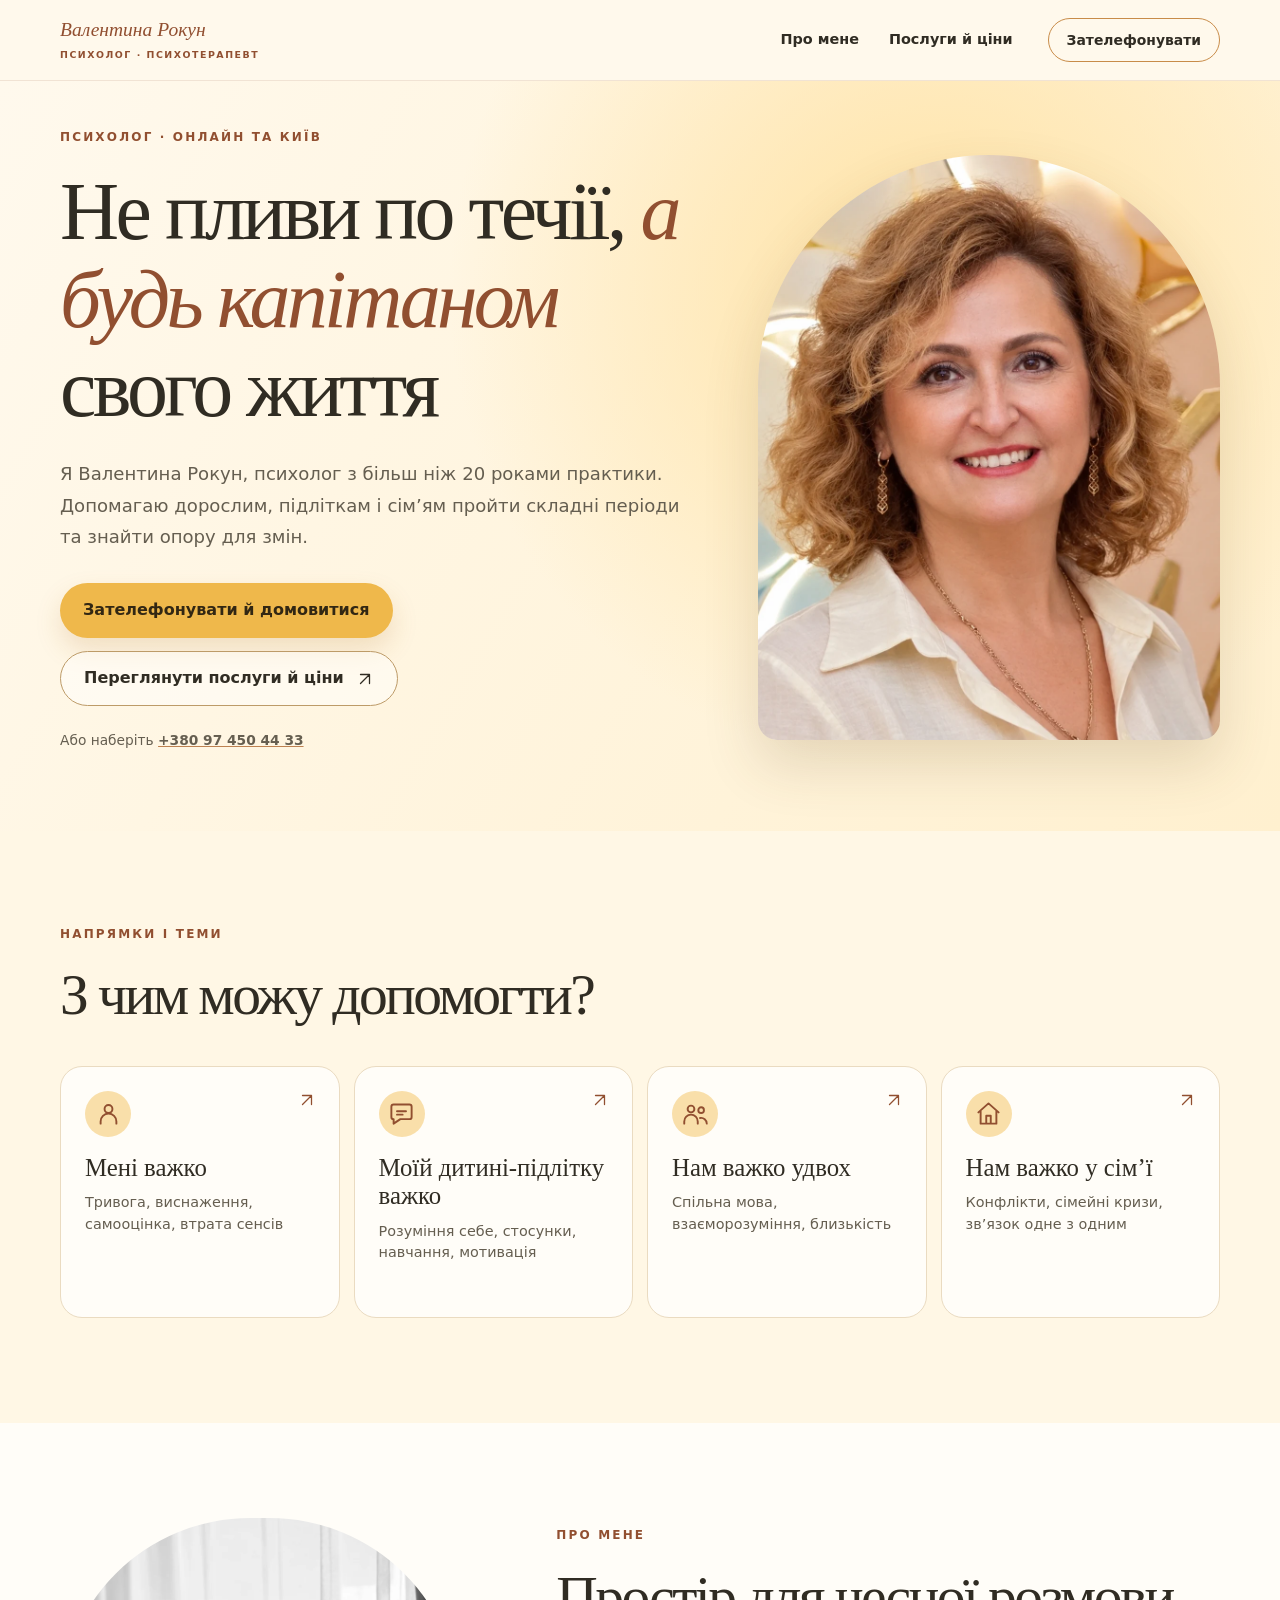
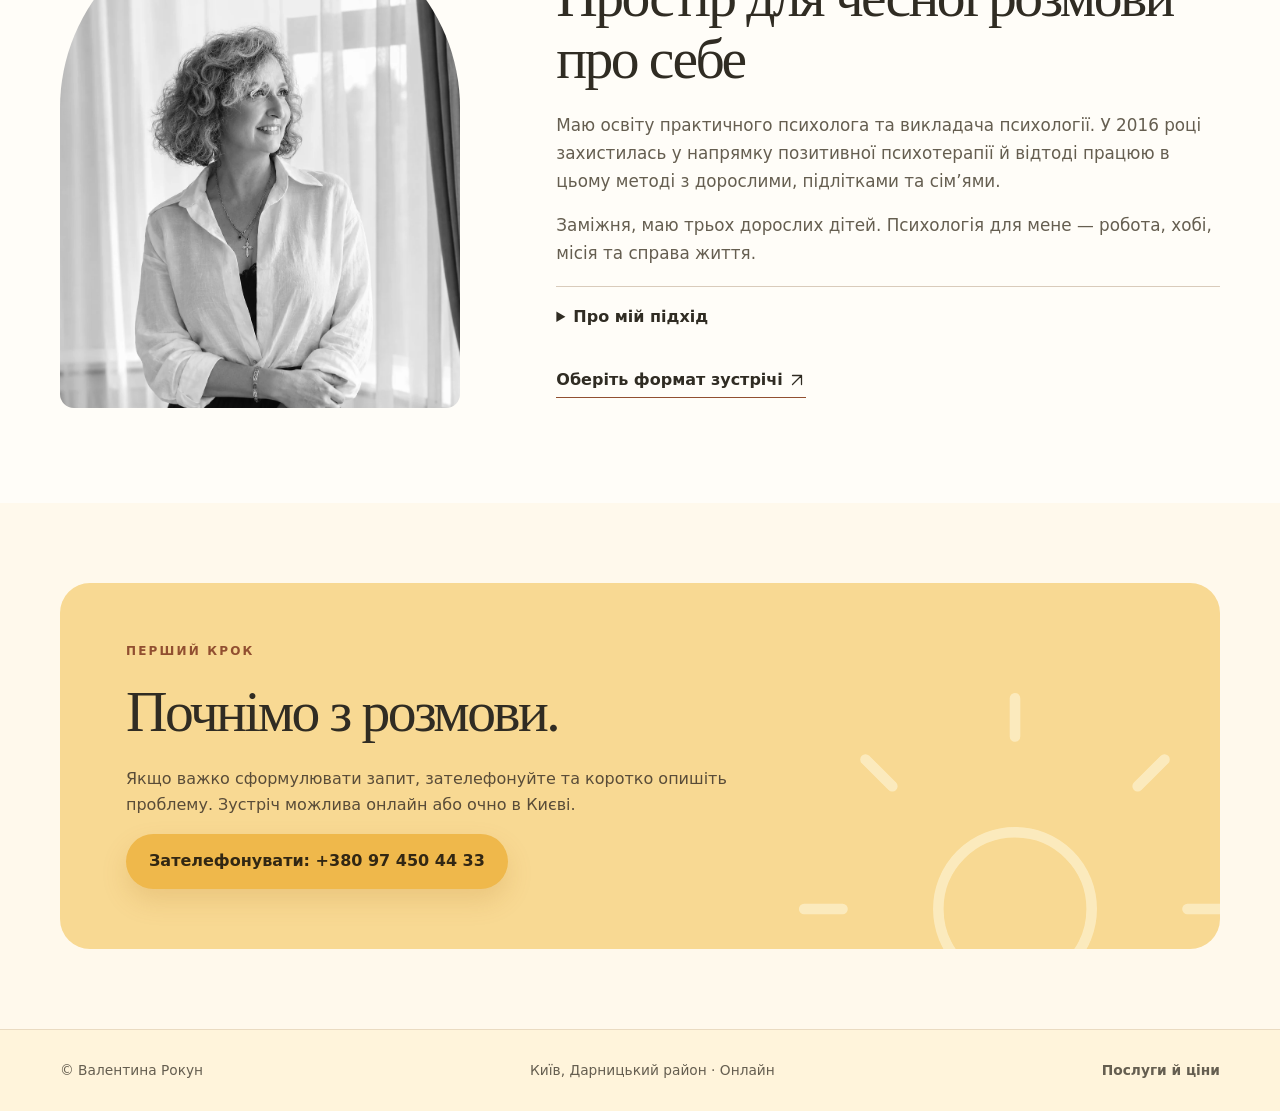
==== commit b7b97209: "Add files via upload" ====
--- a/index.html
+++ b/index.html
@@ -4,17 +4,17 @@
 <meta charset="utf-8"><meta name="viewport" content="width=device-width,initial-scale=1"><meta name="theme-color" content="#fff8e9">
 <title>Валентина Рокун — психолог у Києві</title>
 <meta name="description" content="Психологічні консультації Валентини Рокун для дорослих, підлітків, пар і сімей. Онлайн та очно у Києві. Дізнайтеся вартість і як записатися.">
-<meta property="og:type" content="website"><meta property="og:title" content="Валентина Рокун — психолог"><meta property="og:description" content="Можна почати з розмови. Онлайн та очно у Києві."><meta property="og:image" content="assets/valentina-portrait-v2.webp">
+<meta property="og:type" content="website"><meta property="og:title" content="Валентина Рокун — психолог"><meta property="og:description" content="Можна почати з розмови. Онлайн та очно у Києві."><meta property="og:image" content="assets/valentina-portrait-v3.webp">
 <link rel="icon" href="assets/favicon.svg" type="image/svg+xml"><link rel="stylesheet" href="assets/site.css">
 <script type="application/ld+json">{"@context":"https://schema.org","@type":"Person","name":"Валентина Рокун","jobTitle":"Психолог","telephone":"+380974504433"}</script>
 </head>
 <body><a class="skip" href="#main">До змісту</a>
 <header class="header"><div class="wrap header-row"><a class="wordmark" href="index.html" aria-label="Валентина Рокун, на головну"><span>Валентина Рокун</span><small>Психолог · Психотерапевт</small></a><nav aria-label="Основна навігація"><a href="#about">Про мене</a><a href="services/index.html">Послуги й ціни</a></nav><a class="header-contact" href="tel:+380974504433">Зателефонувати</a></div></header>
 <main id="main">
-<section class="hero"><div class="wrap hero-grid"><div class="hero-copy"><p class="overline">ПСИХОЛОГ · ОНЛАЙН ТА КИЇВ</p><h1>Не пливи по течії, <em>а будь капітаном </em>свого життя</h1><p class="lead">Я Валентина Рокун, психолог з 20 роками практики. Якщо у Вас якісь труднощі, особисті проблеми, проблеми з Вашим здоров'ям, проблеми в сім'ї, труднощі у вихованні дітей та різні ситуації, які хотілося б змінити. Що б не турбувало Вас - це можна вирішити, якщо звернутися до професійного психолога, психотерапевта.</p><div class="hero-actions"><a class="btn primary" href="tel:+380974504433">Зателефонувати й домовитися</a><a class="btn subtle" href="services/index.html">Переглянути послуги й ціни <span aria-hidden="true"><svg class="ui-icon arrow-icon" xmlns="http://www.w3.org/2000/svg" viewBox="0 0 24 24" width="24" height="24" fill="none" stroke="currentColor" stroke-width="1.7" stroke-linecap="round" stroke-linejoin="round" aria-hidden="true" focusable="false"><path d="M6 18 18 6M6 6h12v12"/></svg></span></a></div><p class="direct-number">Або наберіть <a href="tel:+380974504433">+380 97 450 44 33</a></p></div><div class="hero-photo"><img src="assets/valentina-portrait-v2.webp" width="1024" height="1535" fetchpriority="high" alt="Валентина Рокун, психологиня"></div></div></section>
+<section class="hero"><div class="wrap hero-grid"><div class="hero-copy"><p class="overline">ПСИХОЛОГ · ОНЛАЙН ТА КИЇВ</p><h1>Не пливи по течії, <em>а будь капітаном </em>свого життя</h1><p class="lead">Я Валентина Рокун, психолог з більш ніж 20 роками практики. Допомагаю дорослим, підліткам і сім’ям пройти складні періоди та знайти опору для змін.</p><div class="hero-actions"><a class="btn primary" href="tel:+380974504433">Зателефонувати й домовитися</a><a class="btn subtle" href="services/index.html">Переглянути послуги й ціни <span aria-hidden="true"><svg class="ui-icon arrow-icon" xmlns="http://www.w3.org/2000/svg" viewBox="0 0 24 24" width="24" height="24" fill="none" stroke="currentColor" stroke-width="1.7" stroke-linecap="round" stroke-linejoin="round" aria-hidden="true" focusable="false"><path d="M6 18 18 6M6 6h12v12"/></svg></span></a></div><p class="direct-number">Або наберіть <a href="tel:+380974504433">+380 97 450 44 33</a></p></div><div class="hero-photo"><img src="assets/valentina-portrait-v3.webp" width="973" height="1617" fetchpriority="high" alt="Валентина Рокун, психологиня"></div></div></section>
 <section class="help" id="help"><div class="wrap"><p class="overline">НАПРЯМКИ І ТЕМИ</p><h2>З чим можу допомогти?
-</h2><div class="help-grid"><a href="services/index.html#individual"><span class="help-symbol" aria-hidden="true"><svg class="ui-icon" xmlns="http://www.w3.org/2000/svg" viewBox="0 0 24 24" width="24" height="24" fill="none" stroke="currentColor" stroke-width="1.7" stroke-linecap="round" stroke-linejoin="round" aria-hidden="true" focusable="false"><circle cx="12" cy="8" r="3.5"/><path d="M5 21v-2a7 7 0 0 1 14 0v2"/></svg></span><strong>Мені важко</strong><span>Пригнічений стан, самотність, втрата, складні почуття</span><b aria-hidden="true"><svg class="ui-icon arrow-icon" xmlns="http://www.w3.org/2000/svg" viewBox="0 0 24 24" width="24" height="24" fill="none" stroke="currentColor" stroke-width="1.7" stroke-linecap="round" stroke-linejoin="round" aria-hidden="true" focusable="false"><path d="M6 18 18 6M6 6h12v12"/></svg></b></a><a href="services/index.html#teen"><span class="help-symbol" aria-hidden="true"><svg class="ui-icon" xmlns="http://www.w3.org/2000/svg" viewBox="0 0 24 24" width="24" height="24" fill="none" stroke="currentColor" stroke-width="1.7" stroke-linecap="round" stroke-linejoin="round" aria-hidden="true" focusable="false"><path d="M5 4h14a2 2 0 0 1 2 2v9a2 2 0 0 1-2 2h-8l-6 4v-4a2 2 0 0 1-2-2V6a2 2 0 0 1 2-2Z"/><path d="M8 10h8M8 13h5"/></svg></span><strong>Моїй дитині-підлітку важко</strong><span>Зміни, конфлікти, самооцінка, контакт із батьками</span><b aria-hidden="true"><svg class="ui-icon arrow-icon" xmlns="http://www.w3.org/2000/svg" viewBox="0 0 24 24" width="24" height="24" fill="none" stroke="currentColor" stroke-width="1.7" stroke-linecap="round" stroke-linejoin="round" aria-hidden="true" focusable="false"><path d="M6 18 18 6M6 6h12v12"/></svg></b></a><a href="services/index.html#couple"><span class="help-symbol" aria-hidden="true"><svg class="ui-icon" xmlns="http://www.w3.org/2000/svg" viewBox="0 0 24 24" width="24" height="24" fill="none" stroke="currentColor" stroke-width="1.7" stroke-linecap="round" stroke-linejoin="round" aria-hidden="true" focusable="false"><circle cx="8" cy="8" r="3"/><circle cx="17" cy="9" r="2.5"/><path d="M2 21v-2a6 6 0 0 1 12 0v2M16 16a5 5 0 0 1 6 5"/></svg></span><strong>Нам важко удвох</strong><span>Відстань, суперечки, довіра, стосунки у парі</span><b aria-hidden="true"><svg class="ui-icon arrow-icon" xmlns="http://www.w3.org/2000/svg" viewBox="0 0 24 24" width="24" height="24" fill="none" stroke="currentColor" stroke-width="1.7" stroke-linecap="round" stroke-linejoin="round" aria-hidden="true" focusable="false"><path d="M6 18 18 6M6 6h12v12"/></svg></b></a><a href="services/index.html#family"><span class="help-symbol" aria-hidden="true"><svg class="ui-icon" xmlns="http://www.w3.org/2000/svg" viewBox="0 0 24 24" width="24" height="24" fill="none" stroke="currentColor" stroke-width="1.7" stroke-linecap="round" stroke-linejoin="round" aria-hidden="true" focusable="false"><path d="m3 11 9-8 9 8M5 10v11h14V10M10 21v-7h4v7"/></svg></span><strong>Нам важко в сім’ї</strong><span>Непорозуміння, повторювані конфлікти, діалог</span><b aria-hidden="true"><svg class="ui-icon arrow-icon" xmlns="http://www.w3.org/2000/svg" viewBox="0 0 24 24" width="24" height="24" fill="none" stroke="currentColor" stroke-width="1.7" stroke-linecap="round" stroke-linejoin="round" aria-hidden="true" focusable="false"><path d="M6 18 18 6M6 6h12v12"/></svg></b></a></div></div></section>
-<section class="about" id="about"><div class="wrap about-grid"><div class="about-image"><img src="assets/valentina-about-v2.webp" width="1025" height="1535" loading="lazy" alt="Чорно-білий портрет Валентини Рокун"></div><div><p class="overline">ПРО МЕНЕ</p><h2>Простір для чесної розмови</h2><p>Я працюю з дорослими, підлітками, парами та сім’ями. Мій підхід спирається на сімейну й позитивну психотерапію. У першій розмові ми з’ясуємо, що саме відбувається та яка підтримка вам потрібна.</p><p>Маю освіту магістра психології та понад 20 років практики. Особистий темп і межі людини для мене важливіші за готові обіцянки результату.</p><a class="text-link" href="services/index.html">Оберіть формат зустрічі <span aria-hidden="true"><svg class="ui-icon arrow-icon" xmlns="http://www.w3.org/2000/svg" viewBox="0 0 24 24" width="24" height="24" fill="none" stroke="currentColor" stroke-width="1.7" stroke-linecap="round" stroke-linejoin="round" aria-hidden="true" focusable="false"><path d="M6 18 18 6M6 6h12v12"/></svg></span></a></div></div></section>
-<section class="start" id="contact"><div class="wrap start-box"><div><p class="overline">ПЕРШИЙ КРОК</p><h2>Один дзвінок, який змінює життя.</h2><p>Не потрібно заздалегідь точно формулювати запит. Скажіть, що хотіли б домовитися про консультацію. Зустріч можлива онлайн або очно в Києві.</p><a class="btn primary" href="tel:+380974504433">Зателефонувати: +380 97 450 44 33</a></div><div class="start-mark" aria-hidden="true"><svg class="sun-art" xmlns="http://www.w3.org/2000/svg" viewBox="0 0 24 24" width="24" height="24" fill="none" stroke="currentColor" stroke-width="1.7" stroke-linecap="round" stroke-linejoin="round" aria-hidden="true" focusable="false"><circle cx="12" cy="12" r="4"/><path d="M12 1v2M12 21v2M1 12h2M21 12h2M4.2 4.2l1.4 1.4m12.8 12.8 1.4 1.4M4.2 19.8l1.4-1.4M18.4 5.6l1.4-1.4"/></svg></div></div></section>
+</h2><div class="help-grid"><a href="services/index.html#individual"><span class="help-symbol" aria-hidden="true"><svg class="ui-icon" xmlns="http://www.w3.org/2000/svg" viewBox="0 0 24 24" width="24" height="24" fill="none" stroke="currentColor" stroke-width="1.7" stroke-linecap="round" stroke-linejoin="round" aria-hidden="true" focusable="false"><circle cx="12" cy="8" r="3.5"/><path d="M5 21v-2a7 7 0 0 1 14 0v2"/></svg></span><strong>Мені важко</strong><span>Тривога, виснаження, самооцінка, втрата сенсів</span><b aria-hidden="true"><svg class="ui-icon arrow-icon" xmlns="http://www.w3.org/2000/svg" viewBox="0 0 24 24" width="24" height="24" fill="none" stroke="currentColor" stroke-width="1.7" stroke-linecap="round" stroke-linejoin="round" aria-hidden="true" focusable="false"><path d="M6 18 18 6M6 6h12v12"/></svg></b></a><a href="services/index.html#teen"><span class="help-symbol" aria-hidden="true"><svg class="ui-icon" xmlns="http://www.w3.org/2000/svg" viewBox="0 0 24 24" width="24" height="24" fill="none" stroke="currentColor" stroke-width="1.7" stroke-linecap="round" stroke-linejoin="round" aria-hidden="true" focusable="false"><path d="M5 4h14a2 2 0 0 1 2 2v9a2 2 0 0 1-2 2h-8l-6 4v-4a2 2 0 0 1-2-2V6a2 2 0 0 1 2-2Z"/><path d="M8 10h8M8 13h5"/></svg></span><strong>Моїй дитині-підлітку важко</strong><span>Розуміння себе, стосунки, навчання, мотивація</span><b aria-hidden="true"><svg class="ui-icon arrow-icon" xmlns="http://www.w3.org/2000/svg" viewBox="0 0 24 24" width="24" height="24" fill="none" stroke="currentColor" stroke-width="1.7" stroke-linecap="round" stroke-linejoin="round" aria-hidden="true" focusable="false"><path d="M6 18 18 6M6 6h12v12"/></svg></b></a><a href="services/index.html#couple"><span class="help-symbol" aria-hidden="true"><svg class="ui-icon" xmlns="http://www.w3.org/2000/svg" viewBox="0 0 24 24" width="24" height="24" fill="none" stroke="currentColor" stroke-width="1.7" stroke-linecap="round" stroke-linejoin="round" aria-hidden="true" focusable="false"><circle cx="8" cy="8" r="3"/><circle cx="17" cy="9" r="2.5"/><path d="M2 21v-2a6 6 0 0 1 12 0v2M16 16a5 5 0 0 1 6 5"/></svg></span><strong>Нам важко удвох</strong><span>Спільна мова, взаєморозуміння, близькість</span><b aria-hidden="true"><svg class="ui-icon arrow-icon" xmlns="http://www.w3.org/2000/svg" viewBox="0 0 24 24" width="24" height="24" fill="none" stroke="currentColor" stroke-width="1.7" stroke-linecap="round" stroke-linejoin="round" aria-hidden="true" focusable="false"><path d="M6 18 18 6M6 6h12v12"/></svg></b></a><a href="services/index.html#family"><span class="help-symbol" aria-hidden="true"><svg class="ui-icon" xmlns="http://www.w3.org/2000/svg" viewBox="0 0 24 24" width="24" height="24" fill="none" stroke="currentColor" stroke-width="1.7" stroke-linecap="round" stroke-linejoin="round" aria-hidden="true" focusable="false"><path d="m3 11 9-8 9 8M5 10v11h14V10M10 21v-7h4v7"/></svg></span><strong>Нам важко у сім’ї</strong><span>Конфлікти, сімейні кризи, зв’язок одне з одним</span><b aria-hidden="true"><svg class="ui-icon arrow-icon" xmlns="http://www.w3.org/2000/svg" viewBox="0 0 24 24" width="24" height="24" fill="none" stroke="currentColor" stroke-width="1.7" stroke-linecap="round" stroke-linejoin="round" aria-hidden="true" focusable="false"><path d="M6 18 18 6M6 6h12v12"/></svg></b></a></div></div></section>
+<section class="about" id="about"><div class="wrap about-grid"><div class="about-image"><img src="assets/valentina-about-v2.webp" width="1025" height="1535" loading="lazy" alt="Чорно-білий портрет Валентини Рокун"></div><div><p class="overline">ПРО МЕНЕ</p><h2>Простір для чесної розмови про себе</h2><p>Маю освіту практичного психолога та викладача психології. У 2016 році захистилась у напрямку позитивної психотерапії й відтоді працюю в цьому методі з дорослими, підлітками та сім’ями.</p><p>Заміжня, маю трьох дорослих дітей. Психологія для мене — робота, хобі, місія та справа життя.</p><details class="request-details"><summary>Про мій підхід</summary><p>Позитивна психотерапія спрямовує увагу не лише на симптоми й проблеми, а й на ресурси людини, її здібності та цінності. Це чіткий, зрозумілий і структурований метод, який допомагає знаходити опору та поступово втілювати зміни у житті. Темп і результати роботи залежать від вашого запиту та обставин.</p><p>Особисті труднощі, переживання щодо здоров’я, проблеми в сім’ї чи у вихованні дітей можна обговорити з психологом. Разом ми шукатимемо способи впоратися з ними.</p></details><a class="text-link" href="services/index.html">Оберіть формат зустрічі <span aria-hidden="true"><svg class="ui-icon arrow-icon" xmlns="http://www.w3.org/2000/svg" viewBox="0 0 24 24" width="24" height="24" fill="none" stroke="currentColor" stroke-width="1.7" stroke-linecap="round" stroke-linejoin="round" aria-hidden="true" focusable="false"><path d="M6 18 18 6M6 6h12v12"/></svg></span></a></div></div></section>
+<section class="start" id="contact"><div class="wrap start-box"><div><p class="overline">ПЕРШИЙ КРОК</p><h2>Почнімо з розмови.</h2><p>Якщо важко сформулювати запит, зателефонуйте та коротко опишіть проблему. Зустріч можлива онлайн або очно в Києві.</p><a class="btn primary" href="tel:+380974504433">Зателефонувати: +380 97 450 44 33</a></div><div class="start-mark" aria-hidden="true"><svg class="sun-art" xmlns="http://www.w3.org/2000/svg" viewBox="0 0 24 24" width="24" height="24" fill="none" stroke="currentColor" stroke-width="1.7" stroke-linecap="round" stroke-linejoin="round" aria-hidden="true" focusable="false"><circle cx="12" cy="12" r="4"/><path d="M12 1v2M12 21v2M1 12h2M21 12h2M4.2 4.2l1.4 1.4m12.8 12.8 1.4 1.4M4.2 19.8l1.4-1.4M18.4 5.6l1.4-1.4"/></svg></div></div></section>
 </main><footer><div class="wrap footer-row"><span>© Валентина Рокун</span><span>Київ, Дарницький район · Онлайн</span><a href="services/index.html">Послуги й ціни</a></div></footer>
 </body></html>
--- a/assets/site.css
+++ b/assets/site.css
@@ -2,3 +2,6 @@
 
 /* Vector icons render consistently without emoji font substitution. */
 .ui-icon{display:inline-block;flex:none;width:22px;height:22px;vertical-align:middle}.help-symbol .ui-icon{width:27px;height:27px}.arrow-icon{width:18px;height:18px}.back-icon{width:18px;height:18px;margin-right:5px}.start-mark .sun-art{display:block;width:460px;height:460px;stroke-width:.55}.hero-photo img{object-position:50% 40%}.about-image img{object-position:50% 43%}@media(max-width:760px){.start-mark .sun-art{width:320px;height:320px}}
+
+/* Expandable information keeps the first view concise. */
+.request-details{margin:18px 0 24px;border-top:1px solid #d9cbbb;padding-top:14px}.request-details summary{cursor:pointer;font-size:1rem;font-weight:600;line-height:1.5;padding:4px 0}.request-details summary:focus-visible{outline:2px solid #855031;outline-offset:5px}.request-details p{font-size:1rem;line-height:1.65;min-height:0!important;margin:14px 0 0}.offer-note p{font-size:1rem;line-height:1.65}.hero-photo img{object-position:50% 36%}
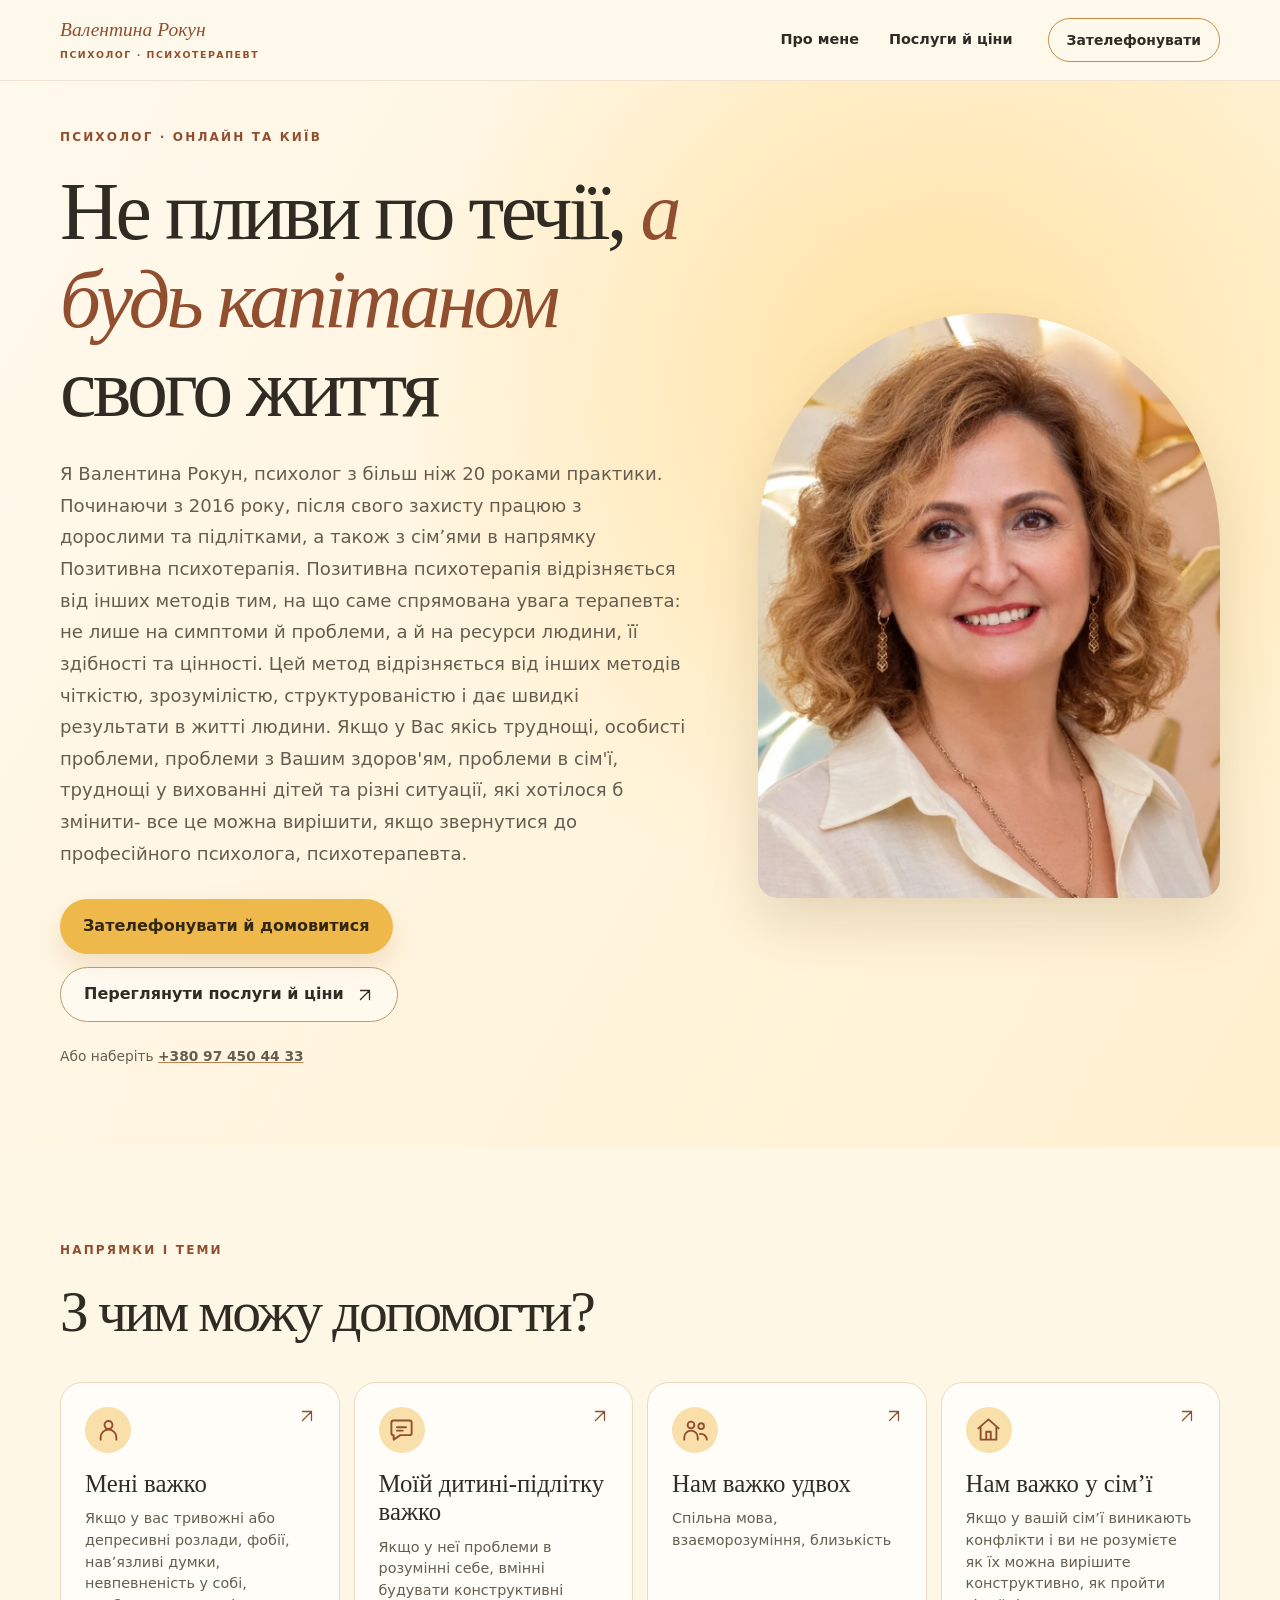
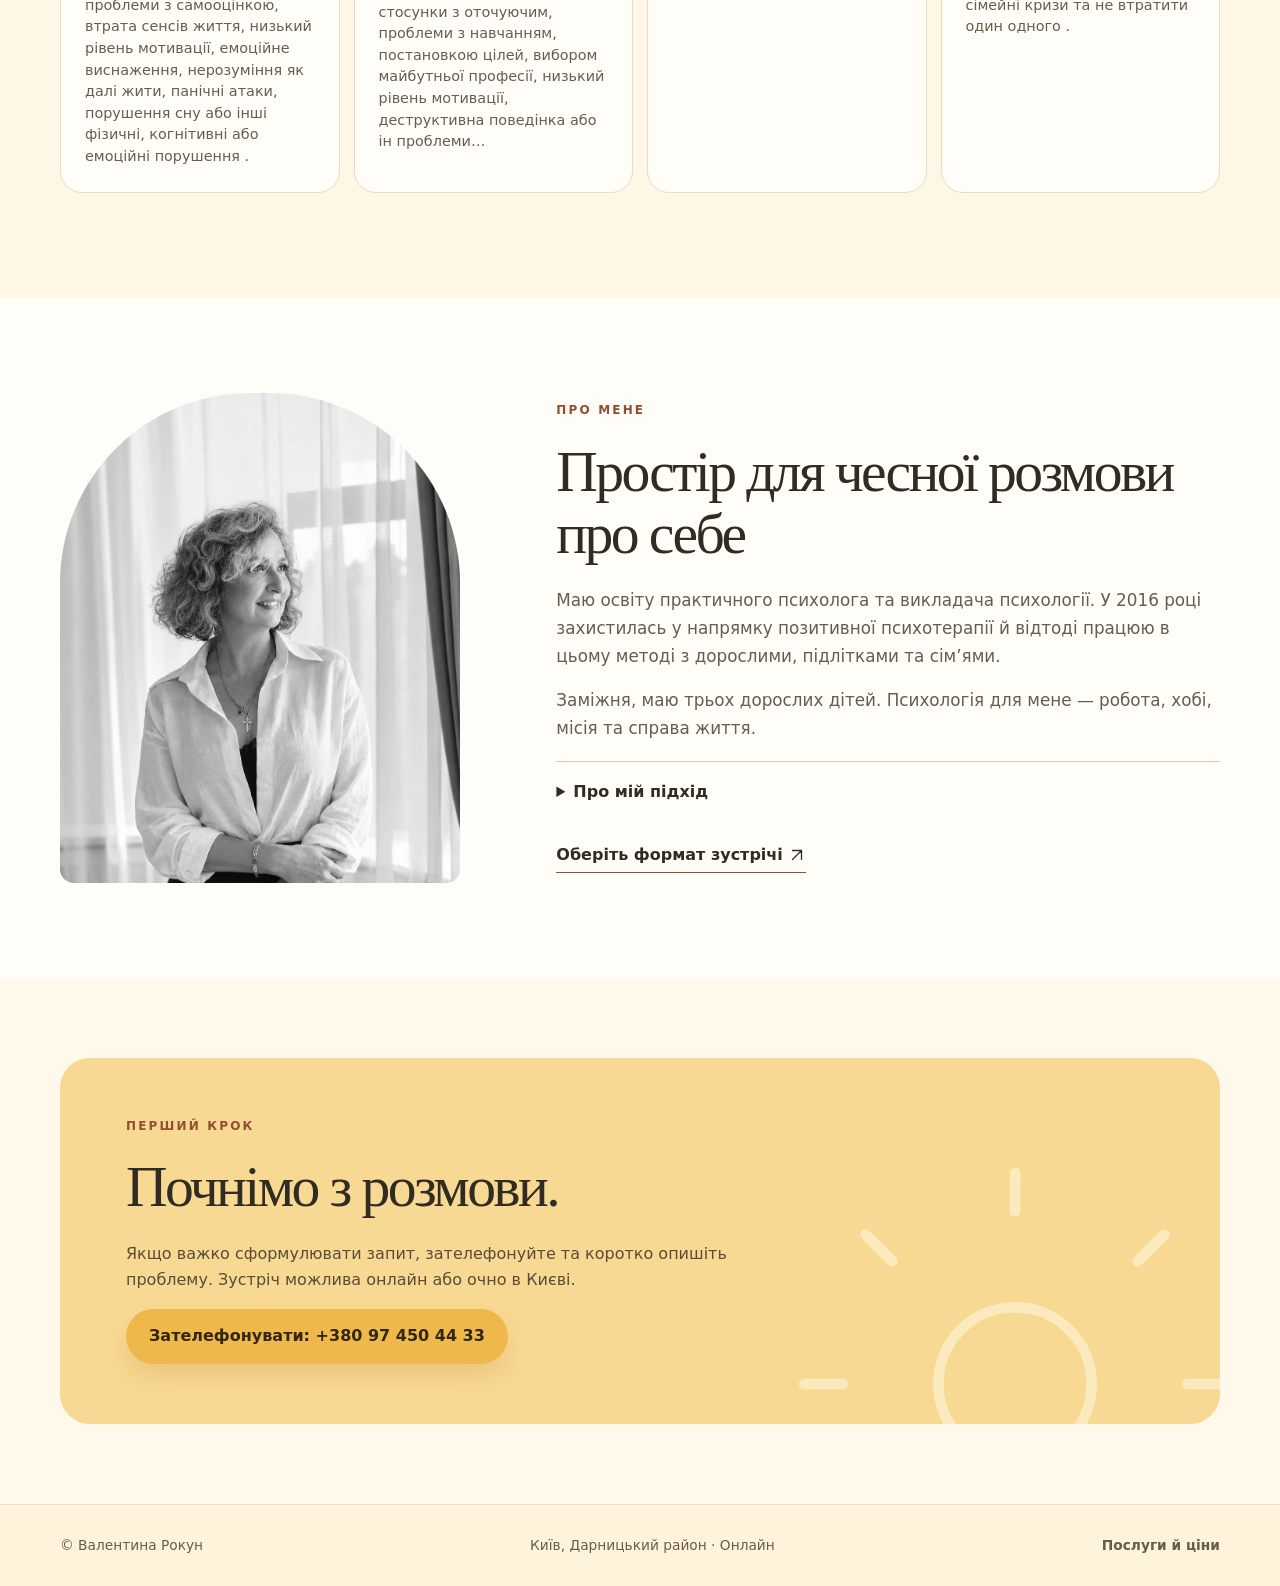
==== commit 6f9c8603: "Update index.html" ====
--- a/index.html
+++ b/index.html
@@ -11,9 +11,10 @@
 <body><a class="skip" href="#main">До змісту</a>
 <header class="header"><div class="wrap header-row"><a class="wordmark" href="index.html" aria-label="Валентина Рокун, на головну"><span>Валентина Рокун</span><small>Психолог · Психотерапевт</small></a><nav aria-label="Основна навігація"><a href="#about">Про мене</a><a href="services/index.html">Послуги й ціни</a></nav><a class="header-contact" href="tel:+380974504433">Зателефонувати</a></div></header>
 <main id="main">
-<section class="hero"><div class="wrap hero-grid"><div class="hero-copy"><p class="overline">ПСИХОЛОГ · ОНЛАЙН ТА КИЇВ</p><h1>Не пливи по течії, <em>а будь капітаном </em>свого життя</h1><p class="lead">Я Валентина Рокун, психолог з більш ніж 20 роками практики. Допомагаю дорослим, підліткам і сім’ям пройти складні періоди та знайти опору для змін.</p><div class="hero-actions"><a class="btn primary" href="tel:+380974504433">Зателефонувати й домовитися</a><a class="btn subtle" href="services/index.html">Переглянути послуги й ціни <span aria-hidden="true"><svg class="ui-icon arrow-icon" xmlns="http://www.w3.org/2000/svg" viewBox="0 0 24 24" width="24" height="24" fill="none" stroke="currentColor" stroke-width="1.7" stroke-linecap="round" stroke-linejoin="round" aria-hidden="true" focusable="false"><path d="M6 18 18 6M6 6h12v12"/></svg></span></a></div><p class="direct-number">Або наберіть <a href="tel:+380974504433">+380 97 450 44 33</a></p></div><div class="hero-photo"><img src="assets/valentina-portrait-v3.webp" width="973" height="1617" fetchpriority="high" alt="Валентина Рокун, психологиня"></div></div></section>
+<section class="hero"><div class="wrap hero-grid"><div class="hero-copy"><p class="overline">ПСИХОЛОГ · ОНЛАЙН ТА КИЇВ</p><h1>Не пливи по течії, <em>а будь капітаном </em>свого життя</h1><p class="lead">Я Валентина Рокун, психолог з більш ніж 20 роками практики. Починаючи з 2016 року, після свого захисту працюю з дорослими та підлітками, а також з сімʼями в напрямку Позитивна психотерапія. Позитивна психотерапія відрізняється від інших методів тим, на що саме спрямована увага терапевта: не лише на симптоми й проблеми, а й на ресурси людини, її здібності та цінності.  Цей метод відрізняється від інших методів чіткістю, зрозумілістю, структурованістю і дає швидкі результати в житті людини.
+Якщо у Вас якісь труднощі, особисті проблеми, проблеми з Вашим здоров'ям, проблеми в сім'ї, труднощі у вихованні дітей та різні ситуації, які хотілося б змінити- все це можна вирішити, якщо звернутися до професійного психолога, психотерапевта.</p><div class="hero-actions"><a class="btn primary" href="tel:+380974504433">Зателефонувати й домовитися</a><a class="btn subtle" href="services/index.html">Переглянути послуги й ціни <span aria-hidden="true"><svg class="ui-icon arrow-icon" xmlns="http://www.w3.org/2000/svg" viewBox="0 0 24 24" width="24" height="24" fill="none" stroke="currentColor" stroke-width="1.7" stroke-linecap="round" stroke-linejoin="round" aria-hidden="true" focusable="false"><path d="M6 18 18 6M6 6h12v12"/></svg></span></a></div><p class="direct-number">Або наберіть <a href="tel:+380974504433">+380 97 450 44 33</a></p></div><div class="hero-photo"><img src="assets/valentina-portrait-v3.webp" width="973" height="1617" fetchpriority="high" alt="Валентина Рокун, психологиня"></div></div></section>
 <section class="help" id="help"><div class="wrap"><p class="overline">НАПРЯМКИ І ТЕМИ</p><h2>З чим можу допомогти?
-</h2><div class="help-grid"><a href="services/index.html#individual"><span class="help-symbol" aria-hidden="true"><svg class="ui-icon" xmlns="http://www.w3.org/2000/svg" viewBox="0 0 24 24" width="24" height="24" fill="none" stroke="currentColor" stroke-width="1.7" stroke-linecap="round" stroke-linejoin="round" aria-hidden="true" focusable="false"><circle cx="12" cy="8" r="3.5"/><path d="M5 21v-2a7 7 0 0 1 14 0v2"/></svg></span><strong>Мені важко</strong><span>Тривога, виснаження, самооцінка, втрата сенсів</span><b aria-hidden="true"><svg class="ui-icon arrow-icon" xmlns="http://www.w3.org/2000/svg" viewBox="0 0 24 24" width="24" height="24" fill="none" stroke="currentColor" stroke-width="1.7" stroke-linecap="round" stroke-linejoin="round" aria-hidden="true" focusable="false"><path d="M6 18 18 6M6 6h12v12"/></svg></b></a><a href="services/index.html#teen"><span class="help-symbol" aria-hidden="true"><svg class="ui-icon" xmlns="http://www.w3.org/2000/svg" viewBox="0 0 24 24" width="24" height="24" fill="none" stroke="currentColor" stroke-width="1.7" stroke-linecap="round" stroke-linejoin="round" aria-hidden="true" focusable="false"><path d="M5 4h14a2 2 0 0 1 2 2v9a2 2 0 0 1-2 2h-8l-6 4v-4a2 2 0 0 1-2-2V6a2 2 0 0 1 2-2Z"/><path d="M8 10h8M8 13h5"/></svg></span><strong>Моїй дитині-підлітку важко</strong><span>Розуміння себе, стосунки, навчання, мотивація</span><b aria-hidden="true"><svg class="ui-icon arrow-icon" xmlns="http://www.w3.org/2000/svg" viewBox="0 0 24 24" width="24" height="24" fill="none" stroke="currentColor" stroke-width="1.7" stroke-linecap="round" stroke-linejoin="round" aria-hidden="true" focusable="false"><path d="M6 18 18 6M6 6h12v12"/></svg></b></a><a href="services/index.html#couple"><span class="help-symbol" aria-hidden="true"><svg class="ui-icon" xmlns="http://www.w3.org/2000/svg" viewBox="0 0 24 24" width="24" height="24" fill="none" stroke="currentColor" stroke-width="1.7" stroke-linecap="round" stroke-linejoin="round" aria-hidden="true" focusable="false"><circle cx="8" cy="8" r="3"/><circle cx="17" cy="9" r="2.5"/><path d="M2 21v-2a6 6 0 0 1 12 0v2M16 16a5 5 0 0 1 6 5"/></svg></span><strong>Нам важко удвох</strong><span>Спільна мова, взаєморозуміння, близькість</span><b aria-hidden="true"><svg class="ui-icon arrow-icon" xmlns="http://www.w3.org/2000/svg" viewBox="0 0 24 24" width="24" height="24" fill="none" stroke="currentColor" stroke-width="1.7" stroke-linecap="round" stroke-linejoin="round" aria-hidden="true" focusable="false"><path d="M6 18 18 6M6 6h12v12"/></svg></b></a><a href="services/index.html#family"><span class="help-symbol" aria-hidden="true"><svg class="ui-icon" xmlns="http://www.w3.org/2000/svg" viewBox="0 0 24 24" width="24" height="24" fill="none" stroke="currentColor" stroke-width="1.7" stroke-linecap="round" stroke-linejoin="round" aria-hidden="true" focusable="false"><path d="m3 11 9-8 9 8M5 10v11h14V10M10 21v-7h4v7"/></svg></span><strong>Нам важко у сім’ї</strong><span>Конфлікти, сімейні кризи, зв’язок одне з одним</span><b aria-hidden="true"><svg class="ui-icon arrow-icon" xmlns="http://www.w3.org/2000/svg" viewBox="0 0 24 24" width="24" height="24" fill="none" stroke="currentColor" stroke-width="1.7" stroke-linecap="round" stroke-linejoin="round" aria-hidden="true" focusable="false"><path d="M6 18 18 6M6 6h12v12"/></svg></b></a></div></div></section>
+</h2><div class="help-grid"><a href="services/index.html#individual"><span class="help-symbol" aria-hidden="true"><svg class="ui-icon" xmlns="http://www.w3.org/2000/svg" viewBox="0 0 24 24" width="24" height="24" fill="none" stroke="currentColor" stroke-width="1.7" stroke-linecap="round" stroke-linejoin="round" aria-hidden="true" focusable="false"><circle cx="12" cy="8" r="3.5"/><path d="M5 21v-2a7 7 0 0 1 14 0v2"/></svg></span><strong>Мені важко</strong><span>Якщо у вас тривожні або депресивні розлади, фобії, навʼязливі думки, невпевненість у собі, проблеми з самооцінкою, втрата сенсів життя, низький рівень мотивації, емоційне виснаження, нерозуміння як далі жити, панічні атаки, порушення сну або інші фізичні, когнітивні або емоційні порушення .</span><b aria-hidden="true"><svg class="ui-icon arrow-icon" xmlns="http://www.w3.org/2000/svg" viewBox="0 0 24 24" width="24" height="24" fill="none" stroke="currentColor" stroke-width="1.7" stroke-linecap="round" stroke-linejoin="round" aria-hidden="true" focusable="false"><path d="M6 18 18 6M6 6h12v12"/></svg></b></a><a href="services/index.html#teen"><span class="help-symbol" aria-hidden="true"><svg class="ui-icon" xmlns="http://www.w3.org/2000/svg" viewBox="0 0 24 24" width="24" height="24" fill="none" stroke="currentColor" stroke-width="1.7" stroke-linecap="round" stroke-linejoin="round" aria-hidden="true" focusable="false"><path d="M5 4h14a2 2 0 0 1 2 2v9a2 2 0 0 1-2 2h-8l-6 4v-4a2 2 0 0 1-2-2V6a2 2 0 0 1 2-2Z"/><path d="M8 10h8M8 13h5"/></svg></span><strong>Моїй дитині-підлітку важко</strong><span>Якщо у неї проблеми в розумінні себе, вмінні будувати конструктивні стосунки з оточуючим, проблеми з навчанням, постановкою цілей, вибором майбутньої професії, низький рівень мотивації, деструктивна поведінка або ін проблеми…</span><b aria-hidden="true"><svg class="ui-icon arrow-icon" xmlns="http://www.w3.org/2000/svg" viewBox="0 0 24 24" width="24" height="24" fill="none" stroke="currentColor" stroke-width="1.7" stroke-linecap="round" stroke-linejoin="round" aria-hidden="true" focusable="false"><path d="M6 18 18 6M6 6h12v12"/></svg></b></a><a href="services/index.html#couple"><span class="help-symbol" aria-hidden="true"><svg class="ui-icon" xmlns="http://www.w3.org/2000/svg" viewBox="0 0 24 24" width="24" height="24" fill="none" stroke="currentColor" stroke-width="1.7" stroke-linecap="round" stroke-linejoin="round" aria-hidden="true" focusable="false"><circle cx="8" cy="8" r="3"/><circle cx="17" cy="9" r="2.5"/><path d="M2 21v-2a6 6 0 0 1 12 0v2M16 16a5 5 0 0 1 6 5"/></svg></span><strong>Нам важко удвох</strong><span>Спільна мова, взаєморозуміння, близькість</span><b aria-hidden="true"><svg class="ui-icon arrow-icon" xmlns="http://www.w3.org/2000/svg" viewBox="0 0 24 24" width="24" height="24" fill="none" stroke="currentColor" stroke-width="1.7" stroke-linecap="round" stroke-linejoin="round" aria-hidden="true" focusable="false"><path d="M6 18 18 6M6 6h12v12"/></svg></b></a><a href="services/index.html#family"><span class="help-symbol" aria-hidden="true"><svg class="ui-icon" xmlns="http://www.w3.org/2000/svg" viewBox="0 0 24 24" width="24" height="24" fill="none" stroke="currentColor" stroke-width="1.7" stroke-linecap="round" stroke-linejoin="round" aria-hidden="true" focusable="false"><path d="m3 11 9-8 9 8M5 10v11h14V10M10 21v-7h4v7"/></svg></span><strong>Нам важко у сім’ї</strong><span>Якщо у вашій сім’ї виникають конфлікти і ви не розумієте як їх можна вирішите конструктивно, як пройти сімейні кризи та не втратити один одного .</span><b aria-hidden="true"><svg class="ui-icon arrow-icon" xmlns="http://www.w3.org/2000/svg" viewBox="0 0 24 24" width="24" height="24" fill="none" stroke="currentColor" stroke-width="1.7" stroke-linecap="round" stroke-linejoin="round" aria-hidden="true" focusable="false"><path d="M6 18 18 6M6 6h12v12"/></svg></b></a></div></div></section>
 <section class="about" id="about"><div class="wrap about-grid"><div class="about-image"><img src="assets/valentina-about-v2.webp" width="1025" height="1535" loading="lazy" alt="Чорно-білий портрет Валентини Рокун"></div><div><p class="overline">ПРО МЕНЕ</p><h2>Простір для чесної розмови про себе</h2><p>Маю освіту практичного психолога та викладача психології. У 2016 році захистилась у напрямку позитивної психотерапії й відтоді працюю в цьому методі з дорослими, підлітками та сім’ями.</p><p>Заміжня, маю трьох дорослих дітей. Психологія для мене — робота, хобі, місія та справа життя.</p><details class="request-details"><summary>Про мій підхід</summary><p>Позитивна психотерапія спрямовує увагу не лише на симптоми й проблеми, а й на ресурси людини, її здібності та цінності. Це чіткий, зрозумілий і структурований метод, який допомагає знаходити опору та поступово втілювати зміни у житті. Темп і результати роботи залежать від вашого запиту та обставин.</p><p>Особисті труднощі, переживання щодо здоров’я, проблеми в сім’ї чи у вихованні дітей можна обговорити з психологом. Разом ми шукатимемо способи впоратися з ними.</p></details><a class="text-link" href="services/index.html">Оберіть формат зустрічі <span aria-hidden="true"><svg class="ui-icon arrow-icon" xmlns="http://www.w3.org/2000/svg" viewBox="0 0 24 24" width="24" height="24" fill="none" stroke="currentColor" stroke-width="1.7" stroke-linecap="round" stroke-linejoin="round" aria-hidden="true" focusable="false"><path d="M6 18 18 6M6 6h12v12"/></svg></span></a></div></div></section>
 <section class="start" id="contact"><div class="wrap start-box"><div><p class="overline">ПЕРШИЙ КРОК</p><h2>Почнімо з розмови.</h2><p>Якщо важко сформулювати запит, зателефонуйте та коротко опишіть проблему. Зустріч можлива онлайн або очно в Києві.</p><a class="btn primary" href="tel:+380974504433">Зателефонувати: +380 97 450 44 33</a></div><div class="start-mark" aria-hidden="true"><svg class="sun-art" xmlns="http://www.w3.org/2000/svg" viewBox="0 0 24 24" width="24" height="24" fill="none" stroke="currentColor" stroke-width="1.7" stroke-linecap="round" stroke-linejoin="round" aria-hidden="true" focusable="false"><circle cx="12" cy="12" r="4"/><path d="M12 1v2M12 21v2M1 12h2M21 12h2M4.2 4.2l1.4 1.4m12.8 12.8 1.4 1.4M4.2 19.8l1.4-1.4M18.4 5.6l1.4-1.4"/></svg></div></div></section>
 </main><footer><div class="wrap footer-row"><span>© Валентина Рокун</span><span>Київ, Дарницький район · Онлайн</span><a href="services/index.html">Послуги й ціни</a></div></footer>
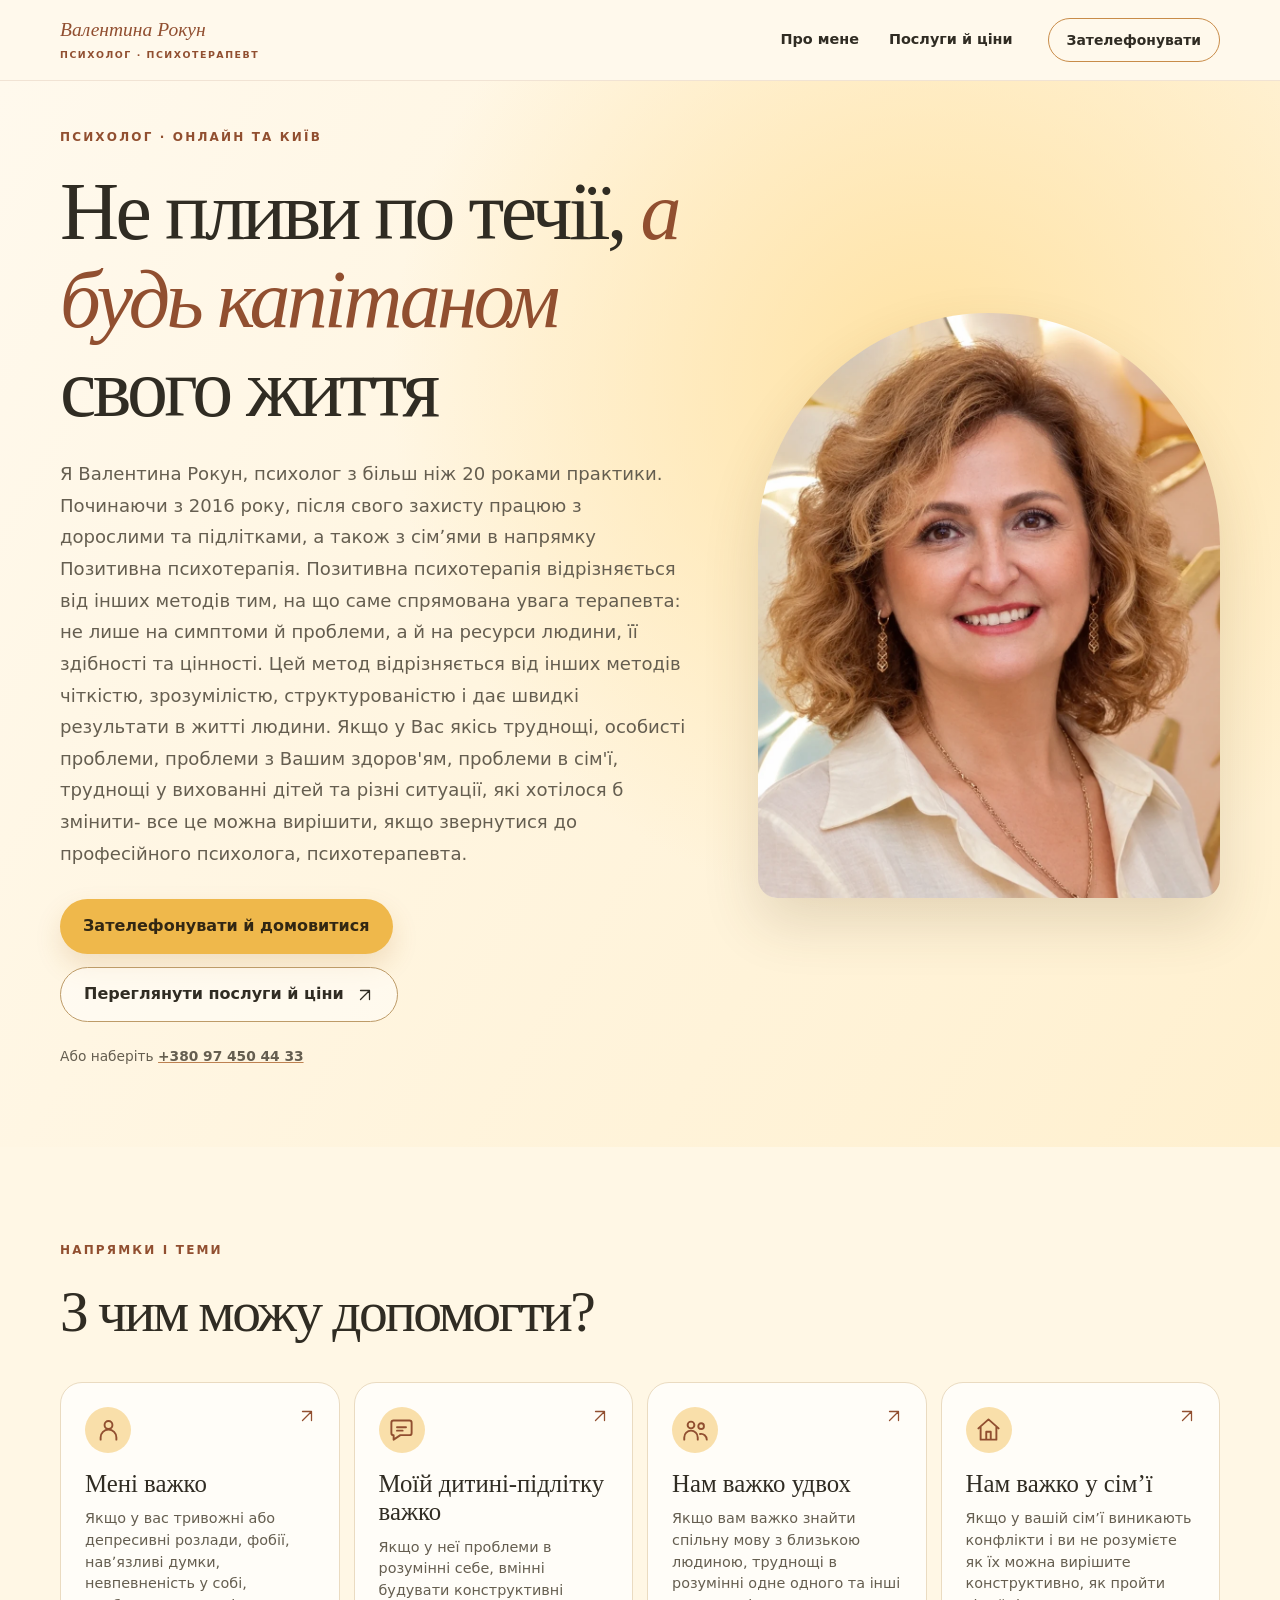
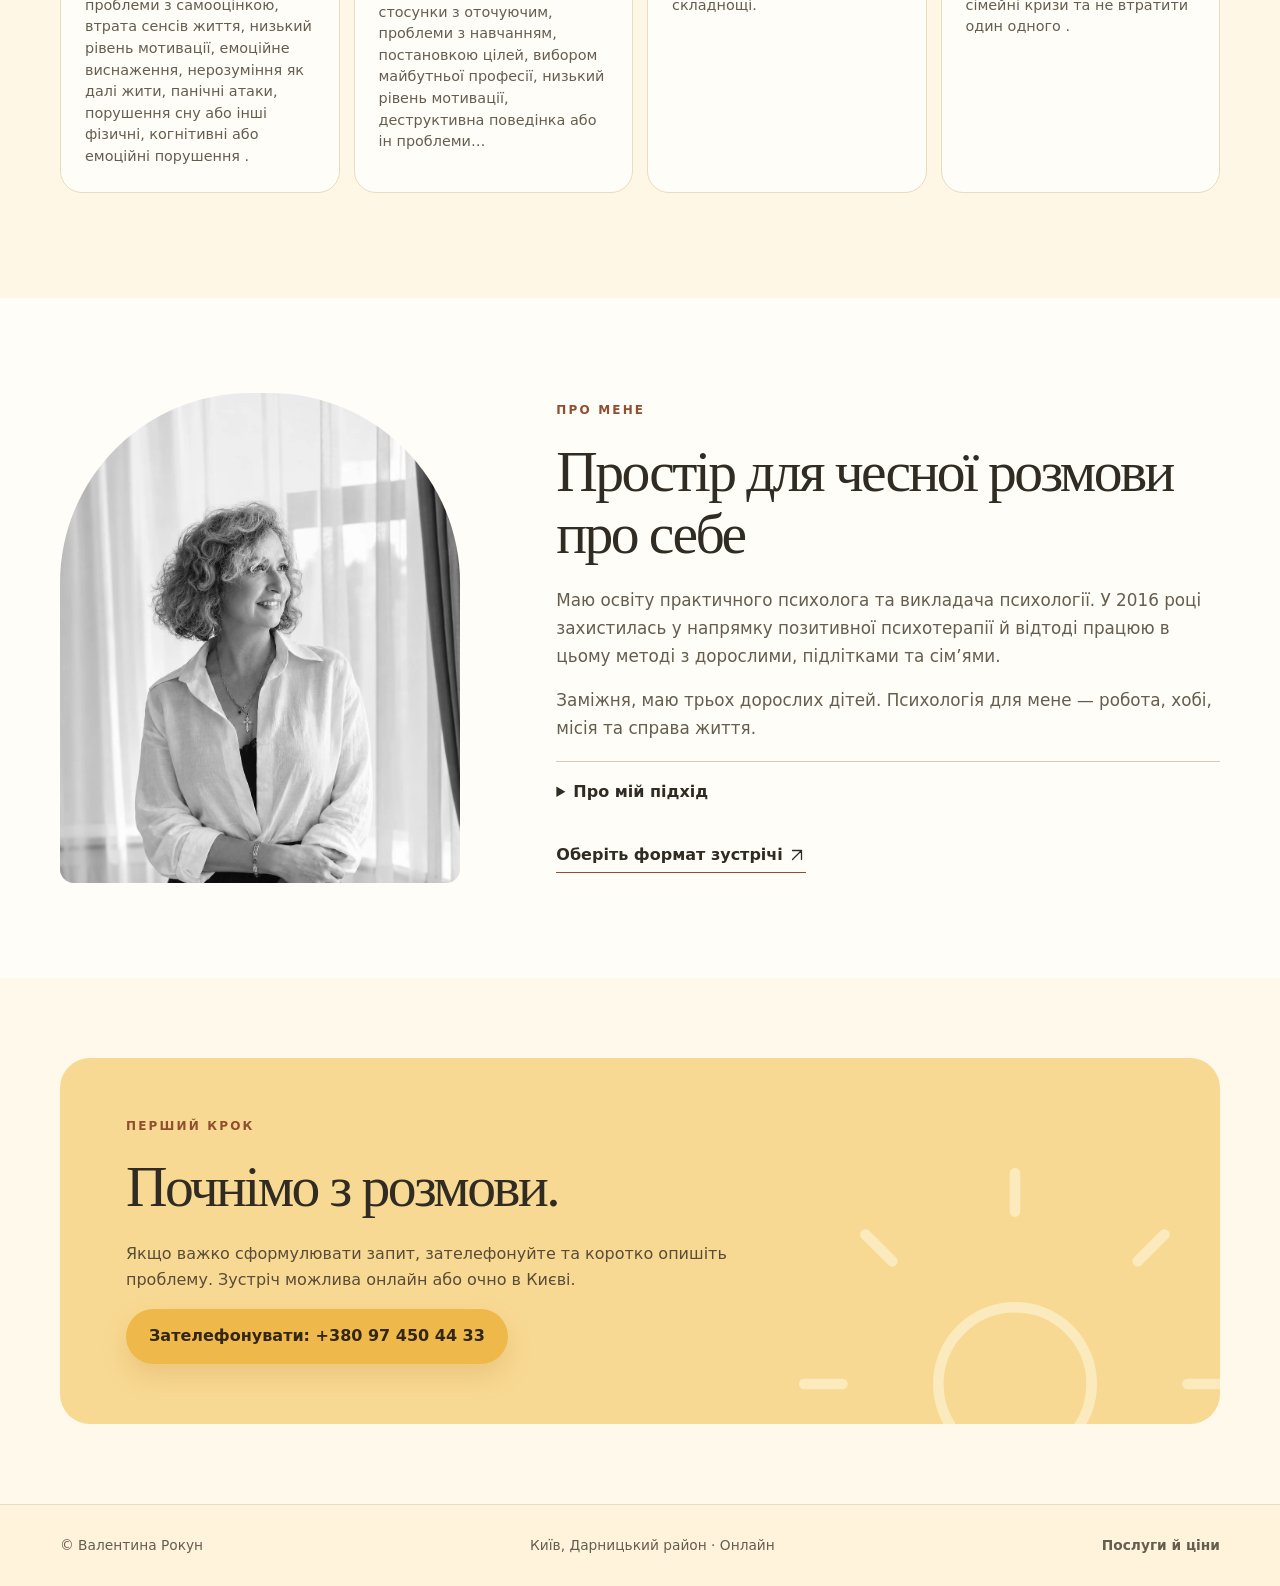
==== commit bfe0e5fc: "Update index.html" ====
--- a/index.html
+++ b/index.html
@@ -14,7 +14,7 @@
 <section class="hero"><div class="wrap hero-grid"><div class="hero-copy"><p class="overline">ПСИХОЛОГ · ОНЛАЙН ТА КИЇВ</p><h1>Не пливи по течії, <em>а будь капітаном </em>свого життя</h1><p class="lead">Я Валентина Рокун, психолог з більш ніж 20 роками практики. Починаючи з 2016 року, після свого захисту працюю з дорослими та підлітками, а також з сімʼями в напрямку Позитивна психотерапія. Позитивна психотерапія відрізняється від інших методів тим, на що саме спрямована увага терапевта: не лише на симптоми й проблеми, а й на ресурси людини, її здібності та цінності.  Цей метод відрізняється від інших методів чіткістю, зрозумілістю, структурованістю і дає швидкі результати в житті людини.
 Якщо у Вас якісь труднощі, особисті проблеми, проблеми з Вашим здоров'ям, проблеми в сім'ї, труднощі у вихованні дітей та різні ситуації, які хотілося б змінити- все це можна вирішити, якщо звернутися до професійного психолога, психотерапевта.</p><div class="hero-actions"><a class="btn primary" href="tel:+380974504433">Зателефонувати й домовитися</a><a class="btn subtle" href="services/index.html">Переглянути послуги й ціни <span aria-hidden="true"><svg class="ui-icon arrow-icon" xmlns="http://www.w3.org/2000/svg" viewBox="0 0 24 24" width="24" height="24" fill="none" stroke="currentColor" stroke-width="1.7" stroke-linecap="round" stroke-linejoin="round" aria-hidden="true" focusable="false"><path d="M6 18 18 6M6 6h12v12"/></svg></span></a></div><p class="direct-number">Або наберіть <a href="tel:+380974504433">+380 97 450 44 33</a></p></div><div class="hero-photo"><img src="assets/valentina-portrait-v3.webp" width="973" height="1617" fetchpriority="high" alt="Валентина Рокун, психологиня"></div></div></section>
 <section class="help" id="help"><div class="wrap"><p class="overline">НАПРЯМКИ І ТЕМИ</p><h2>З чим можу допомогти?
-</h2><div class="help-grid"><a href="services/index.html#individual"><span class="help-symbol" aria-hidden="true"><svg class="ui-icon" xmlns="http://www.w3.org/2000/svg" viewBox="0 0 24 24" width="24" height="24" fill="none" stroke="currentColor" stroke-width="1.7" stroke-linecap="round" stroke-linejoin="round" aria-hidden="true" focusable="false"><circle cx="12" cy="8" r="3.5"/><path d="M5 21v-2a7 7 0 0 1 14 0v2"/></svg></span><strong>Мені важко</strong><span>Якщо у вас тривожні або депресивні розлади, фобії, навʼязливі думки, невпевненість у собі, проблеми з самооцінкою, втрата сенсів життя, низький рівень мотивації, емоційне виснаження, нерозуміння як далі жити, панічні атаки, порушення сну або інші фізичні, когнітивні або емоційні порушення .</span><b aria-hidden="true"><svg class="ui-icon arrow-icon" xmlns="http://www.w3.org/2000/svg" viewBox="0 0 24 24" width="24" height="24" fill="none" stroke="currentColor" stroke-width="1.7" stroke-linecap="round" stroke-linejoin="round" aria-hidden="true" focusable="false"><path d="M6 18 18 6M6 6h12v12"/></svg></b></a><a href="services/index.html#teen"><span class="help-symbol" aria-hidden="true"><svg class="ui-icon" xmlns="http://www.w3.org/2000/svg" viewBox="0 0 24 24" width="24" height="24" fill="none" stroke="currentColor" stroke-width="1.7" stroke-linecap="round" stroke-linejoin="round" aria-hidden="true" focusable="false"><path d="M5 4h14a2 2 0 0 1 2 2v9a2 2 0 0 1-2 2h-8l-6 4v-4a2 2 0 0 1-2-2V6a2 2 0 0 1 2-2Z"/><path d="M8 10h8M8 13h5"/></svg></span><strong>Моїй дитині-підлітку важко</strong><span>Якщо у неї проблеми в розумінні себе, вмінні будувати конструктивні стосунки з оточуючим, проблеми з навчанням, постановкою цілей, вибором майбутньої професії, низький рівень мотивації, деструктивна поведінка або ін проблеми…</span><b aria-hidden="true"><svg class="ui-icon arrow-icon" xmlns="http://www.w3.org/2000/svg" viewBox="0 0 24 24" width="24" height="24" fill="none" stroke="currentColor" stroke-width="1.7" stroke-linecap="round" stroke-linejoin="round" aria-hidden="true" focusable="false"><path d="M6 18 18 6M6 6h12v12"/></svg></b></a><a href="services/index.html#couple"><span class="help-symbol" aria-hidden="true"><svg class="ui-icon" xmlns="http://www.w3.org/2000/svg" viewBox="0 0 24 24" width="24" height="24" fill="none" stroke="currentColor" stroke-width="1.7" stroke-linecap="round" stroke-linejoin="round" aria-hidden="true" focusable="false"><circle cx="8" cy="8" r="3"/><circle cx="17" cy="9" r="2.5"/><path d="M2 21v-2a6 6 0 0 1 12 0v2M16 16a5 5 0 0 1 6 5"/></svg></span><strong>Нам важко удвох</strong><span>Спільна мова, взаєморозуміння, близькість</span><b aria-hidden="true"><svg class="ui-icon arrow-icon" xmlns="http://www.w3.org/2000/svg" viewBox="0 0 24 24" width="24" height="24" fill="none" stroke="currentColor" stroke-width="1.7" stroke-linecap="round" stroke-linejoin="round" aria-hidden="true" focusable="false"><path d="M6 18 18 6M6 6h12v12"/></svg></b></a><a href="services/index.html#family"><span class="help-symbol" aria-hidden="true"><svg class="ui-icon" xmlns="http://www.w3.org/2000/svg" viewBox="0 0 24 24" width="24" height="24" fill="none" stroke="currentColor" stroke-width="1.7" stroke-linecap="round" stroke-linejoin="round" aria-hidden="true" focusable="false"><path d="m3 11 9-8 9 8M5 10v11h14V10M10 21v-7h4v7"/></svg></span><strong>Нам важко у сім’ї</strong><span>Якщо у вашій сім’ї виникають конфлікти і ви не розумієте як їх можна вирішите конструктивно, як пройти сімейні кризи та не втратити один одного .</span><b aria-hidden="true"><svg class="ui-icon arrow-icon" xmlns="http://www.w3.org/2000/svg" viewBox="0 0 24 24" width="24" height="24" fill="none" stroke="currentColor" stroke-width="1.7" stroke-linecap="round" stroke-linejoin="round" aria-hidden="true" focusable="false"><path d="M6 18 18 6M6 6h12v12"/></svg></b></a></div></div></section>
+</h2><div class="help-grid"><a href="services/index.html#individual"><span class="help-symbol" aria-hidden="true"><svg class="ui-icon" xmlns="http://www.w3.org/2000/svg" viewBox="0 0 24 24" width="24" height="24" fill="none" stroke="currentColor" stroke-width="1.7" stroke-linecap="round" stroke-linejoin="round" aria-hidden="true" focusable="false"><circle cx="12" cy="8" r="3.5"/><path d="M5 21v-2a7 7 0 0 1 14 0v2"/></svg></span><strong>Мені важко</strong><span>Якщо у вас тривожні або депресивні розлади, фобії, навʼязливі думки, невпевненість у собі, проблеми з самооцінкою, втрата сенсів життя, низький рівень мотивації, емоційне виснаження, нерозуміння як далі жити, панічні атаки, порушення сну або інші фізичні, когнітивні або емоційні порушення .</span><b aria-hidden="true"><svg class="ui-icon arrow-icon" xmlns="http://www.w3.org/2000/svg" viewBox="0 0 24 24" width="24" height="24" fill="none" stroke="currentColor" stroke-width="1.7" stroke-linecap="round" stroke-linejoin="round" aria-hidden="true" focusable="false"><path d="M6 18 18 6M6 6h12v12"/></svg></b></a><a href="services/index.html#teen"><span class="help-symbol" aria-hidden="true"><svg class="ui-icon" xmlns="http://www.w3.org/2000/svg" viewBox="0 0 24 24" width="24" height="24" fill="none" stroke="currentColor" stroke-width="1.7" stroke-linecap="round" stroke-linejoin="round" aria-hidden="true" focusable="false"><path d="M5 4h14a2 2 0 0 1 2 2v9a2 2 0 0 1-2 2h-8l-6 4v-4a2 2 0 0 1-2-2V6a2 2 0 0 1 2-2Z"/><path d="M8 10h8M8 13h5"/></svg></span><strong>Моїй дитині-підлітку важко</strong><span>Якщо у неї проблеми в розумінні себе, вмінні будувати конструктивні стосунки з оточуючим, проблеми з навчанням, постановкою цілей, вибором майбутньої професії, низький рівень мотивації, деструктивна поведінка або ін проблеми…</span><b aria-hidden="true"><svg class="ui-icon arrow-icon" xmlns="http://www.w3.org/2000/svg" viewBox="0 0 24 24" width="24" height="24" fill="none" stroke="currentColor" stroke-width="1.7" stroke-linecap="round" stroke-linejoin="round" aria-hidden="true" focusable="false"><path d="M6 18 18 6M6 6h12v12"/></svg></b></a><a href="services/index.html#couple"><span class="help-symbol" aria-hidden="true"><svg class="ui-icon" xmlns="http://www.w3.org/2000/svg" viewBox="0 0 24 24" width="24" height="24" fill="none" stroke="currentColor" stroke-width="1.7" stroke-linecap="round" stroke-linejoin="round" aria-hidden="true" focusable="false"><circle cx="8" cy="8" r="3"/><circle cx="17" cy="9" r="2.5"/><path d="M2 21v-2a6 6 0 0 1 12 0v2M16 16a5 5 0 0 1 6 5"/></svg></span><strong>Нам важко удвох</strong><span>Якщо вам важко знайти спільну мову з близькою людиною, труднощі в розумінні одне одного та інші складнощі.</span><b aria-hidden="true"><svg class="ui-icon arrow-icon" xmlns="http://www.w3.org/2000/svg" viewBox="0 0 24 24" width="24" height="24" fill="none" stroke="currentColor" stroke-width="1.7" stroke-linecap="round" stroke-linejoin="round" aria-hidden="true" focusable="false"><path d="M6 18 18 6M6 6h12v12"/></svg></b></a><a href="services/index.html#family"><span class="help-symbol" aria-hidden="true"><svg class="ui-icon" xmlns="http://www.w3.org/2000/svg" viewBox="0 0 24 24" width="24" height="24" fill="none" stroke="currentColor" stroke-width="1.7" stroke-linecap="round" stroke-linejoin="round" aria-hidden="true" focusable="false"><path d="m3 11 9-8 9 8M5 10v11h14V10M10 21v-7h4v7"/></svg></span><strong>Нам важко у сім’ї</strong><span>Якщо у вашій сім’ї виникають конфлікти і ви не розумієте як їх можна вирішите конструктивно, як пройти сімейні кризи та не втратити один одного .</span><b aria-hidden="true"><svg class="ui-icon arrow-icon" xmlns="http://www.w3.org/2000/svg" viewBox="0 0 24 24" width="24" height="24" fill="none" stroke="currentColor" stroke-width="1.7" stroke-linecap="round" stroke-linejoin="round" aria-hidden="true" focusable="false"><path d="M6 18 18 6M6 6h12v12"/></svg></b></a></div></div></section>
 <section class="about" id="about"><div class="wrap about-grid"><div class="about-image"><img src="assets/valentina-about-v2.webp" width="1025" height="1535" loading="lazy" alt="Чорно-білий портрет Валентини Рокун"></div><div><p class="overline">ПРО МЕНЕ</p><h2>Простір для чесної розмови про себе</h2><p>Маю освіту практичного психолога та викладача психології. У 2016 році захистилась у напрямку позитивної психотерапії й відтоді працюю в цьому методі з дорослими, підлітками та сім’ями.</p><p>Заміжня, маю трьох дорослих дітей. Психологія для мене — робота, хобі, місія та справа життя.</p><details class="request-details"><summary>Про мій підхід</summary><p>Позитивна психотерапія спрямовує увагу не лише на симптоми й проблеми, а й на ресурси людини, її здібності та цінності. Це чіткий, зрозумілий і структурований метод, який допомагає знаходити опору та поступово втілювати зміни у житті. Темп і результати роботи залежать від вашого запиту та обставин.</p><p>Особисті труднощі, переживання щодо здоров’я, проблеми в сім’ї чи у вихованні дітей можна обговорити з психологом. Разом ми шукатимемо способи впоратися з ними.</p></details><a class="text-link" href="services/index.html">Оберіть формат зустрічі <span aria-hidden="true"><svg class="ui-icon arrow-icon" xmlns="http://www.w3.org/2000/svg" viewBox="0 0 24 24" width="24" height="24" fill="none" stroke="currentColor" stroke-width="1.7" stroke-linecap="round" stroke-linejoin="round" aria-hidden="true" focusable="false"><path d="M6 18 18 6M6 6h12v12"/></svg></span></a></div></div></section>
 <section class="start" id="contact"><div class="wrap start-box"><div><p class="overline">ПЕРШИЙ КРОК</p><h2>Почнімо з розмови.</h2><p>Якщо важко сформулювати запит, зателефонуйте та коротко опишіть проблему. Зустріч можлива онлайн або очно в Києві.</p><a class="btn primary" href="tel:+380974504433">Зателефонувати: +380 97 450 44 33</a></div><div class="start-mark" aria-hidden="true"><svg class="sun-art" xmlns="http://www.w3.org/2000/svg" viewBox="0 0 24 24" width="24" height="24" fill="none" stroke="currentColor" stroke-width="1.7" stroke-linecap="round" stroke-linejoin="round" aria-hidden="true" focusable="false"><circle cx="12" cy="12" r="4"/><path d="M12 1v2M12 21v2M1 12h2M21 12h2M4.2 4.2l1.4 1.4m12.8 12.8 1.4 1.4M4.2 19.8l1.4-1.4M18.4 5.6l1.4-1.4"/></svg></div></div></section>
 </main><footer><div class="wrap footer-row"><span>© Валентина Рокун</span><span>Київ, Дарницький район · Онлайн</span><a href="services/index.html">Послуги й ціни</a></div></footer>
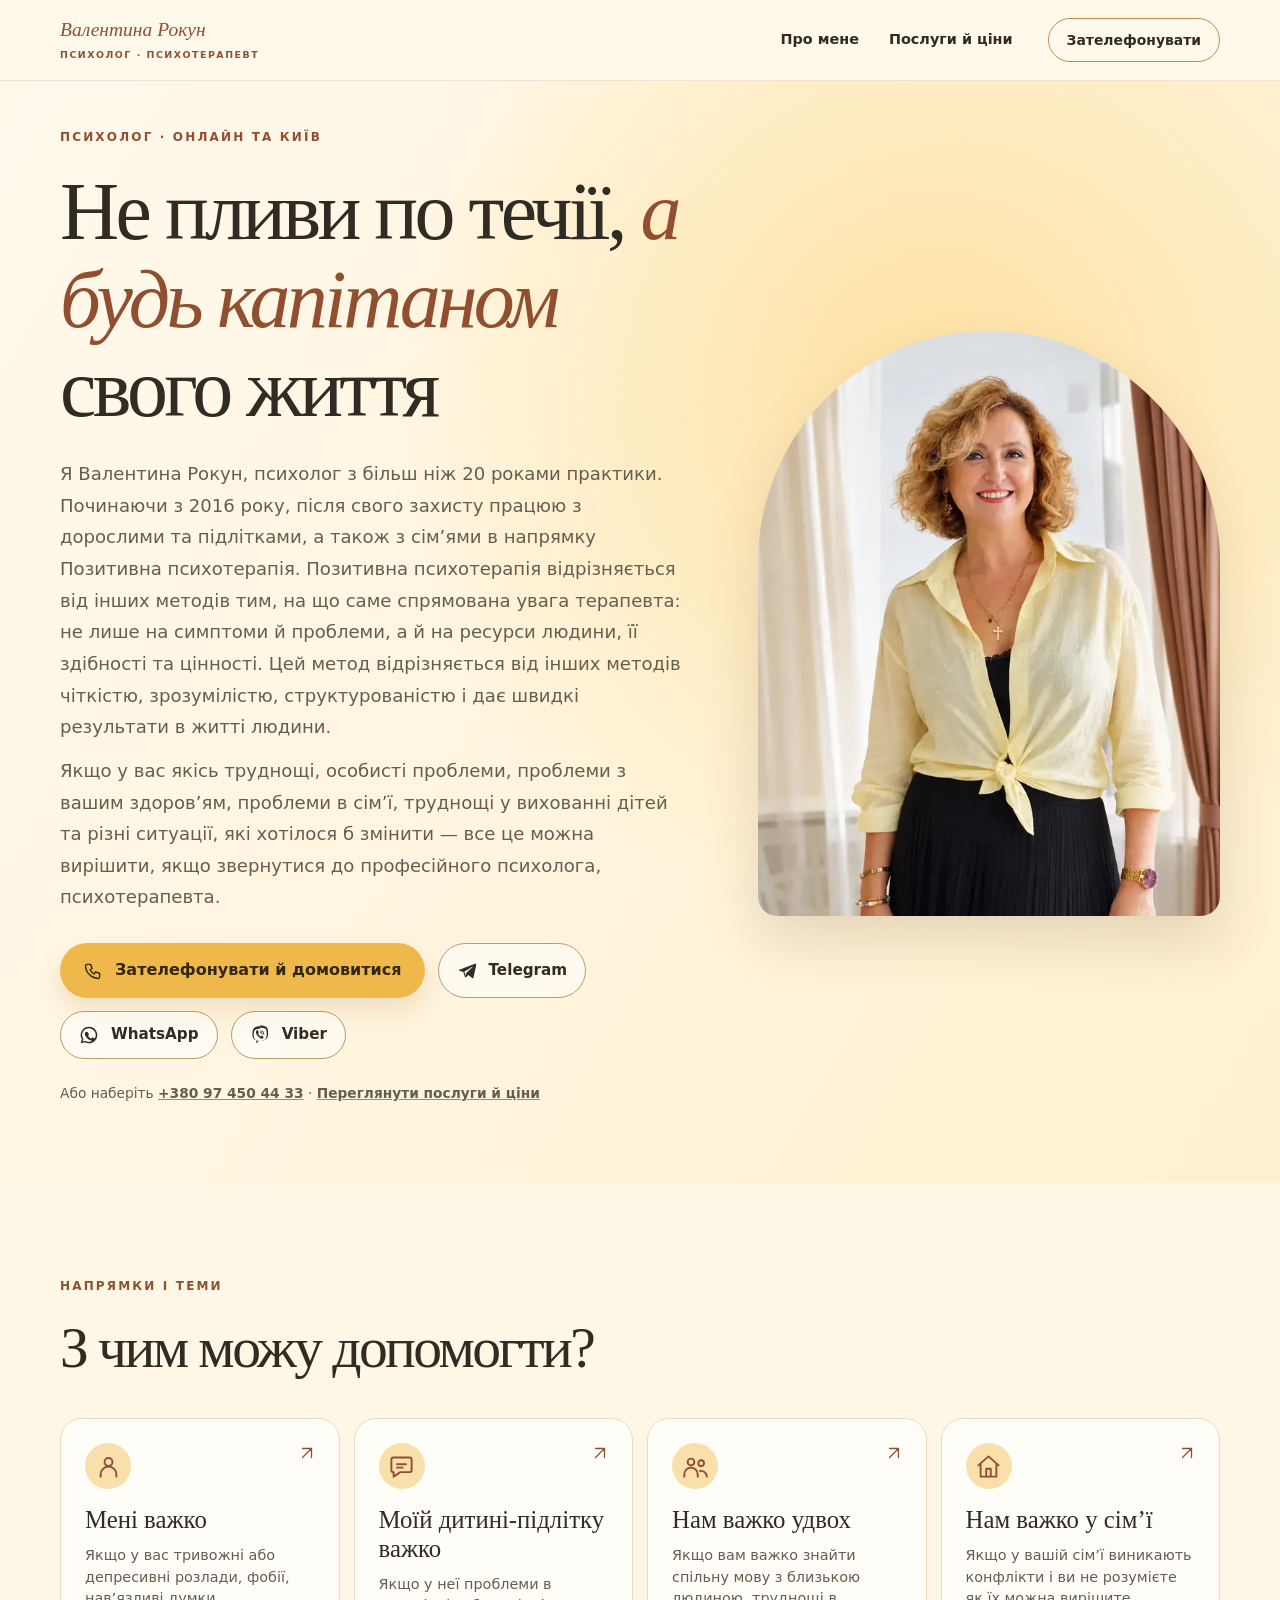
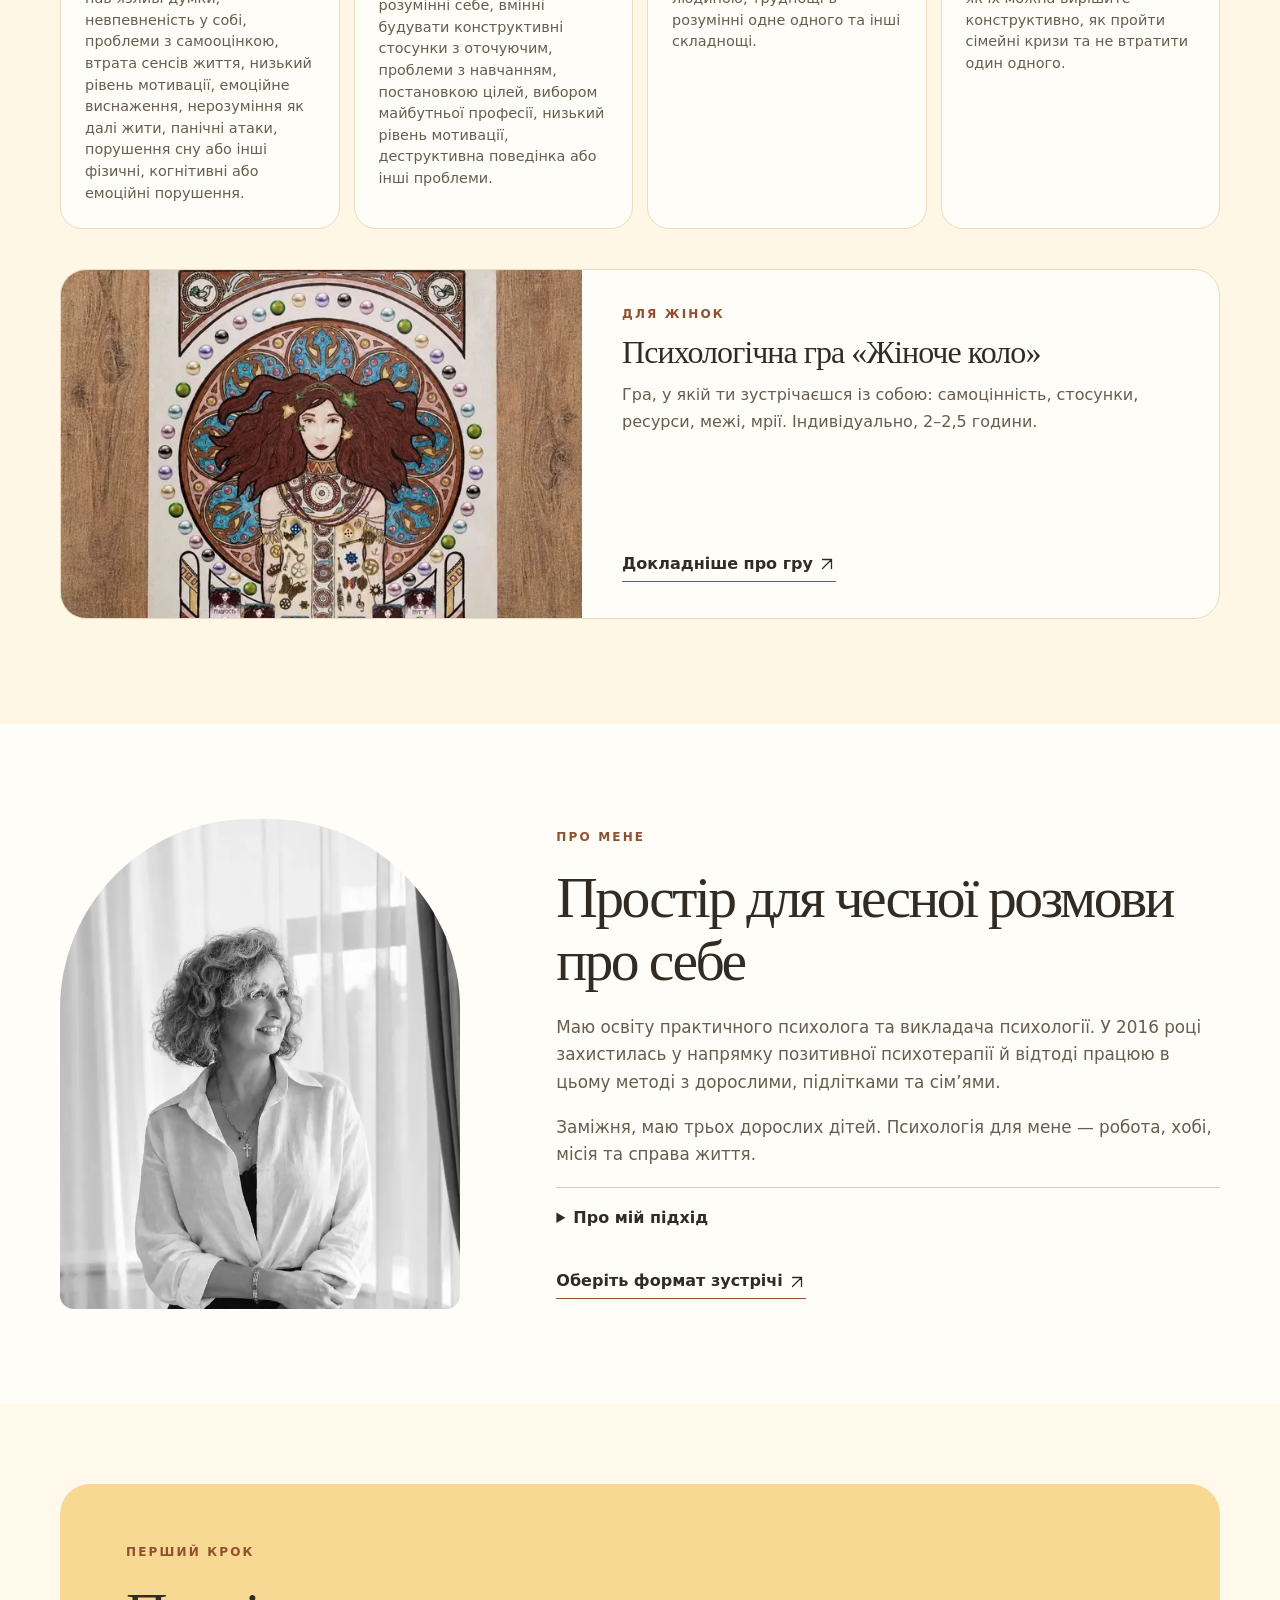
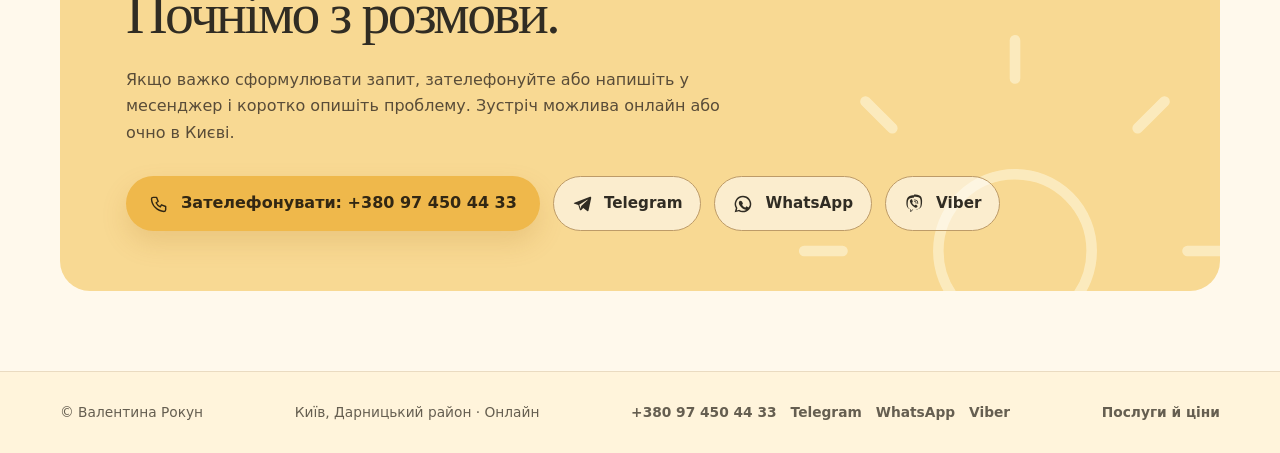
==== commit d78de545: "Окремі сторінки послуг, «Жіноче коло», SEO, месенджери, чистка - Окремі сторінки для 5 послуг (індив" ====
--- a/index.html
+++ b/index.html
@@ -1,21 +1,155 @@
 <!doctype html>
 <html lang="uk">
 <head>
-<meta charset="utf-8"><meta name="viewport" content="width=device-width,initial-scale=1"><meta name="theme-color" content="#fff8e9">
-<title>Валентина Рокун — психолог у Києві</title>
-<meta name="description" content="Психологічні консультації Валентини Рокун для дорослих, підлітків, пар і сімей. Онлайн та очно у Києві. Дізнайтеся вартість і як записатися.">
-<meta property="og:type" content="website"><meta property="og:title" content="Валентина Рокун — психолог"><meta property="og:description" content="Можна почати з розмови. Онлайн та очно у Києві."><meta property="og:image" content="assets/valentina-portrait-v3.webp">
-<link rel="icon" href="assets/favicon.svg" type="image/svg+xml"><link rel="stylesheet" href="assets/site.css">
-<script type="application/ld+json">{"@context":"https://schema.org","@type":"Person","name":"Валентина Рокун","jobTitle":"Психолог","telephone":"+380974504433"}</script>
+<meta charset="utf-8">
+<meta name="viewport" content="width=device-width,initial-scale=1">
+<meta name="theme-color" content="#fff8e9">
+<title>Валентина Рокун — психолог, психотерапевт у Києві та онлайн</title>
+<meta name="description" content="Психологічні консультації Валентини Рокун для дорослих, підлітків, пар і сімей та психологічна гра «Жіноче коло». Онлайн та очно у Києві. Дізнайтеся вартість і як записатися.">
+<link rel="canonical" href="https://valentyna-rokun.com/">
+<meta property="og:type" content="website">
+<meta property="og:locale" content="uk_UA">
+<meta property="og:site_name" content="Валентина Рокун — психолог">
+<meta property="og:url" content="https://valentyna-rokun.com/">
+<meta property="og:title" content="Валентина Рокун — психолог, психотерапевт у Києві та онлайн">
+<meta property="og:description" content="Психологічні консультації Валентини Рокун для дорослих, підлітків, пар і сімей та психологічна гра «Жіноче коло». Онлайн та очно у Києві. Дізнайтеся вартість і як записатися.">
+<meta property="og:image" content="https://valentyna-rokun.com/assets/og-image.jpg">
+<meta property="og:image:width" content="1200">
+<meta property="og:image:height" content="630">
+<meta name="twitter:card" content="summary_large_image">
+<meta name="twitter:title" content="Валентина Рокун — психолог, психотерапевт у Києві та онлайн">
+<meta name="twitter:description" content="Психологічні консультації Валентини Рокун для дорослих, підлітків, пар і сімей та психологічна гра «Жіноче коло». Онлайн та очно у Києві. Дізнайтеся вартість і як записатися.">
+<meta name="twitter:image" content="https://valentyna-rokun.com/assets/og-image.jpg">
+<link rel="icon" href="assets/favicon.svg" type="image/svg+xml">
+<link rel="stylesheet" href="assets/site.css">
+<script type="application/ld+json">{"@context": "https://schema.org", "@graph": [{"@type": "Person", "@id": "https://valentyna-rokun.com/#person", "name": "Валентина Рокун", "jobTitle": "Психолог, психотерапевт", "telephone": "+380974504433", "url": "https://valentyna-rokun.com/", "image": "https://valentyna-rokun.com/assets/valentina-portrait-v3.webp", "address": {"@type": "PostalAddress", "addressLocality": "Київ", "addressRegion": "Дарницький район", "addressCountry": "UA"}, "knowsAbout": ["Позитивна психотерапія", "Індивідуальна терапія", "Підліткова терапія", "Парна терапія", "Сімейна терапія", "Психологічна гра «Жіноче коло»"]}, {"@type": "ProfessionalService", "@id": "https://valentyna-rokun.com/#business", "name": "Валентина Рокун — психолог, психотерапевт", "url": "https://valentyna-rokun.com/", "telephone": "+380974504433", "image": "https://valentyna-rokun.com/assets/og-image.jpg", "priceRange": "1700–5000 грн", "address": {"@type": "PostalAddress", "addressLocality": "Київ", "addressRegion": "Дарницький район", "addressCountry": "UA"}, "areaServed": ["Київ", "Україна (онлайн)"], "founder": {"@id": "https://valentyna-rokun.com/#person"}, "sameAs": ["https://t.me/+380974504433", "https://wa.me/380974504433"]}, {"@type": "WebSite", "url": "https://valentyna-rokun.com/", "name": "Валентина Рокун — психолог", "inLanguage": "uk"}]}</script>
 </head>
-<body><a class="skip" href="#main">До змісту</a>
-<header class="header"><div class="wrap header-row"><a class="wordmark" href="index.html" aria-label="Валентина Рокун, на головну"><span>Валентина Рокун</span><small>Психолог · Психотерапевт</small></a><nav aria-label="Основна навігація"><a href="#about">Про мене</a><a href="services/index.html">Послуги й ціни</a></nav><a class="header-contact" href="tel:+380974504433">Зателефонувати</a></div></header>
+<body>
+<a class="skip" href="#main">До змісту</a>
+<header class="header">
+  <div class="wrap header-row">
+    <a class="wordmark" href="./" aria-label="Валентина Рокун, на головну"><span>Валентина Рокун</span><small>Психолог · Психотерапевт</small></a>
+    <nav aria-label="Основна навігація">
+      <a href="./#about">Про мене</a>
+      <a href="services/">Послуги й ціни</a>
+    </nav>
+    <a class="header-contact" href="tel:+380974504433">Зателефонувати</a>
+  </div>
+</header>
 <main id="main">
-<section class="hero"><div class="wrap hero-grid"><div class="hero-copy"><p class="overline">ПСИХОЛОГ · ОНЛАЙН ТА КИЇВ</p><h1>Не пливи по течії, <em>а будь капітаном </em>свого життя</h1><p class="lead">Я Валентина Рокун, психолог з більш ніж 20 роками практики. Починаючи з 2016 року, після свого захисту працюю з дорослими та підлітками, а також з сімʼями в напрямку Позитивна психотерапія. Позитивна психотерапія відрізняється від інших методів тим, на що саме спрямована увага терапевта: не лише на симптоми й проблеми, а й на ресурси людини, її здібності та цінності.  Цей метод відрізняється від інших методів чіткістю, зрозумілістю, структурованістю і дає швидкі результати в житті людини.
-Якщо у Вас якісь труднощі, особисті проблеми, проблеми з Вашим здоров'ям, проблеми в сім'ї, труднощі у вихованні дітей та різні ситуації, які хотілося б змінити- все це можна вирішити, якщо звернутися до професійного психолога, психотерапевта.</p><div class="hero-actions"><a class="btn primary" href="tel:+380974504433">Зателефонувати й домовитися</a><a class="btn subtle" href="services/index.html">Переглянути послуги й ціни <span aria-hidden="true"><svg class="ui-icon arrow-icon" xmlns="http://www.w3.org/2000/svg" viewBox="0 0 24 24" width="24" height="24" fill="none" stroke="currentColor" stroke-width="1.7" stroke-linecap="round" stroke-linejoin="round" aria-hidden="true" focusable="false"><path d="M6 18 18 6M6 6h12v12"/></svg></span></a></div><p class="direct-number">Або наберіть <a href="tel:+380974504433">+380 97 450 44 33</a></p></div><div class="hero-photo"><img src="assets/valentina-portrait-v3.webp" width="973" height="1617" fetchpriority="high" alt="Валентина Рокун, психологиня"></div></div></section>
-<section class="help" id="help"><div class="wrap"><p class="overline">НАПРЯМКИ І ТЕМИ</p><h2>З чим можу допомогти?
-</h2><div class="help-grid"><a href="services/index.html#individual"><span class="help-symbol" aria-hidden="true"><svg class="ui-icon" xmlns="http://www.w3.org/2000/svg" viewBox="0 0 24 24" width="24" height="24" fill="none" stroke="currentColor" stroke-width="1.7" stroke-linecap="round" stroke-linejoin="round" aria-hidden="true" focusable="false"><circle cx="12" cy="8" r="3.5"/><path d="M5 21v-2a7 7 0 0 1 14 0v2"/></svg></span><strong>Мені важко</strong><span>Якщо у вас тривожні або депресивні розлади, фобії, навʼязливі думки, невпевненість у собі, проблеми з самооцінкою, втрата сенсів життя, низький рівень мотивації, емоційне виснаження, нерозуміння як далі жити, панічні атаки, порушення сну або інші фізичні, когнітивні або емоційні порушення .</span><b aria-hidden="true"><svg class="ui-icon arrow-icon" xmlns="http://www.w3.org/2000/svg" viewBox="0 0 24 24" width="24" height="24" fill="none" stroke="currentColor" stroke-width="1.7" stroke-linecap="round" stroke-linejoin="round" aria-hidden="true" focusable="false"><path d="M6 18 18 6M6 6h12v12"/></svg></b></a><a href="services/index.html#teen"><span class="help-symbol" aria-hidden="true"><svg class="ui-icon" xmlns="http://www.w3.org/2000/svg" viewBox="0 0 24 24" width="24" height="24" fill="none" stroke="currentColor" stroke-width="1.7" stroke-linecap="round" stroke-linejoin="round" aria-hidden="true" focusable="false"><path d="M5 4h14a2 2 0 0 1 2 2v9a2 2 0 0 1-2 2h-8l-6 4v-4a2 2 0 0 1-2-2V6a2 2 0 0 1 2-2Z"/><path d="M8 10h8M8 13h5"/></svg></span><strong>Моїй дитині-підлітку важко</strong><span>Якщо у неї проблеми в розумінні себе, вмінні будувати конструктивні стосунки з оточуючим, проблеми з навчанням, постановкою цілей, вибором майбутньої професії, низький рівень мотивації, деструктивна поведінка або ін проблеми…</span><b aria-hidden="true"><svg class="ui-icon arrow-icon" xmlns="http://www.w3.org/2000/svg" viewBox="0 0 24 24" width="24" height="24" fill="none" stroke="currentColor" stroke-width="1.7" stroke-linecap="round" stroke-linejoin="round" aria-hidden="true" focusable="false"><path d="M6 18 18 6M6 6h12v12"/></svg></b></a><a href="services/index.html#couple"><span class="help-symbol" aria-hidden="true"><svg class="ui-icon" xmlns="http://www.w3.org/2000/svg" viewBox="0 0 24 24" width="24" height="24" fill="none" stroke="currentColor" stroke-width="1.7" stroke-linecap="round" stroke-linejoin="round" aria-hidden="true" focusable="false"><circle cx="8" cy="8" r="3"/><circle cx="17" cy="9" r="2.5"/><path d="M2 21v-2a6 6 0 0 1 12 0v2M16 16a5 5 0 0 1 6 5"/></svg></span><strong>Нам важко удвох</strong><span>Якщо вам важко знайти спільну мову з близькою людиною, труднощі в розумінні одне одного та інші складнощі.</span><b aria-hidden="true"><svg class="ui-icon arrow-icon" xmlns="http://www.w3.org/2000/svg" viewBox="0 0 24 24" width="24" height="24" fill="none" stroke="currentColor" stroke-width="1.7" stroke-linecap="round" stroke-linejoin="round" aria-hidden="true" focusable="false"><path d="M6 18 18 6M6 6h12v12"/></svg></b></a><a href="services/index.html#family"><span class="help-symbol" aria-hidden="true"><svg class="ui-icon" xmlns="http://www.w3.org/2000/svg" viewBox="0 0 24 24" width="24" height="24" fill="none" stroke="currentColor" stroke-width="1.7" stroke-linecap="round" stroke-linejoin="round" aria-hidden="true" focusable="false"><path d="m3 11 9-8 9 8M5 10v11h14V10M10 21v-7h4v7"/></svg></span><strong>Нам важко у сім’ї</strong><span>Якщо у вашій сім’ї виникають конфлікти і ви не розумієте як їх можна вирішите конструктивно, як пройти сімейні кризи та не втратити один одного .</span><b aria-hidden="true"><svg class="ui-icon arrow-icon" xmlns="http://www.w3.org/2000/svg" viewBox="0 0 24 24" width="24" height="24" fill="none" stroke="currentColor" stroke-width="1.7" stroke-linecap="round" stroke-linejoin="round" aria-hidden="true" focusable="false"><path d="M6 18 18 6M6 6h12v12"/></svg></b></a></div></div></section>
-<section class="about" id="about"><div class="wrap about-grid"><div class="about-image"><img src="assets/valentina-about-v2.webp" width="1025" height="1535" loading="lazy" alt="Чорно-білий портрет Валентини Рокун"></div><div><p class="overline">ПРО МЕНЕ</p><h2>Простір для чесної розмови про себе</h2><p>Маю освіту практичного психолога та викладача психології. У 2016 році захистилась у напрямку позитивної психотерапії й відтоді працюю в цьому методі з дорослими, підлітками та сім’ями.</p><p>Заміжня, маю трьох дорослих дітей. Психологія для мене — робота, хобі, місія та справа життя.</p><details class="request-details"><summary>Про мій підхід</summary><p>Позитивна психотерапія спрямовує увагу не лише на симптоми й проблеми, а й на ресурси людини, її здібності та цінності. Це чіткий, зрозумілий і структурований метод, який допомагає знаходити опору та поступово втілювати зміни у житті. Темп і результати роботи залежать від вашого запиту та обставин.</p><p>Особисті труднощі, переживання щодо здоров’я, проблеми в сім’ї чи у вихованні дітей можна обговорити з психологом. Разом ми шукатимемо способи впоратися з ними.</p></details><a class="text-link" href="services/index.html">Оберіть формат зустрічі <span aria-hidden="true"><svg class="ui-icon arrow-icon" xmlns="http://www.w3.org/2000/svg" viewBox="0 0 24 24" width="24" height="24" fill="none" stroke="currentColor" stroke-width="1.7" stroke-linecap="round" stroke-linejoin="round" aria-hidden="true" focusable="false"><path d="M6 18 18 6M6 6h12v12"/></svg></span></a></div></div></section>
-<section class="start" id="contact"><div class="wrap start-box"><div><p class="overline">ПЕРШИЙ КРОК</p><h2>Почнімо з розмови.</h2><p>Якщо важко сформулювати запит, зателефонуйте та коротко опишіть проблему. Зустріч можлива онлайн або очно в Києві.</p><a class="btn primary" href="tel:+380974504433">Зателефонувати: +380 97 450 44 33</a></div><div class="start-mark" aria-hidden="true"><svg class="sun-art" xmlns="http://www.w3.org/2000/svg" viewBox="0 0 24 24" width="24" height="24" fill="none" stroke="currentColor" stroke-width="1.7" stroke-linecap="round" stroke-linejoin="round" aria-hidden="true" focusable="false"><circle cx="12" cy="12" r="4"/><path d="M12 1v2M12 21v2M1 12h2M21 12h2M4.2 4.2l1.4 1.4m12.8 12.8 1.4 1.4M4.2 19.8l1.4-1.4M18.4 5.6l1.4-1.4"/></svg></div></div></section>
-</main><footer><div class="wrap footer-row"><span>© Валентина Рокун</span><span>Київ, Дарницький район · Онлайн</span><a href="services/index.html">Послуги й ціни</a></div></footer>
-</body></html>
+<section class="hero">
+  <div class="wrap hero-grid">
+    <div class="hero-copy">
+      <p class="overline">ПСИХОЛОГ · ОНЛАЙН ТА КИЇВ</p>
+      <h1>Не пливи по течії, <em>а будь капітаном </em>свого життя</h1>
+      <p class="lead">Я Валентина Рокун, психолог з більш ніж 20 роками практики. Починаючи з 2016 року, після свого захисту працюю з дорослими та підлітками, а також з сім’ями в напрямку Позитивна психотерапія. Позитивна психотерапія відрізняється від інших методів тим, на що саме спрямована увага терапевта: не лише на симптоми й проблеми, а й на ресурси людини, її здібності та цінності. Цей метод відрізняється від інших методів чіткістю, зрозумілістю, структурованістю і дає швидкі результати в житті людини.</p>
+      <p class="lead">Якщо у вас якісь труднощі, особисті проблеми, проблеми з вашим здоров’ям, проблеми в сім’ї, труднощі у вихованні дітей та різні ситуації, які хотілося б змінити — все це можна вирішити, якщо звернутися до професійного психолога, психотерапевта.</p>
+      <div class="hero-actions">
+  <a class="btn primary" href="tel:+380974504433"><svg class="ui-icon" viewBox="0 0 24 24" fill="none" stroke="currentColor" stroke-width="1.7" stroke-linecap="round" stroke-linejoin="round" aria-hidden="true" focusable="false"><path d="M5 4h4l2 5-2.5 1.5a11 11 0 0 0 5 5L15 13l5 2v4a2 2 0 0 1-2 2A16 16 0 0 1 3 6a2 2 0 0 1 2-2Z"/></svg> Зателефонувати й домовитися</a>
+  <a class="btn msg" href="https://t.me/+380974504433" rel="noopener"><svg class="ui-icon" viewBox="0 0 24 24" fill="currentColor" aria-hidden="true" focusable="false"><path d="M21.6 3.3 2.9 10.5c-1 .4-1 1 .1 1.3l4.6 1.5 1.8 5.5c.2.6.4.8.8.8.5 0 .7-.2 1-.5l2.3-2.2 4.7 3.5c.9.5 1.5.2 1.7-.8l3.1-14.6c.3-1.3-.5-1.9-1.4-1.7ZM8.7 13l9.6-6c.5-.3.9-.1.5.2l-7.8 7.1-.3 3.3L8.7 13Z"/></svg> Telegram</a>
+  <a class="btn msg" href="https://wa.me/380974504433" rel="noopener"><svg class="ui-icon" viewBox="0 0 24 24" fill="currentColor" aria-hidden="true" focusable="false"><path d="M12 2a10 10 0 0 0-8.6 15.1L2 22l5-1.3A10 10 0 1 0 12 2Zm0 1.8a8.2 8.2 0 1 1-4.2 15.3l-.3-.2-3 .8.8-2.9-.2-.3A8.2 8.2 0 0 1 12 3.8Zm-3.3 4.4c-.2 0-.5 0-.7.3-.3.3-1 1-1 2.4s1 2.8 1.2 3c.1.2 2 3.2 5 4.3 2.5 1 3 .8 3.5.7.5 0 1.7-.7 2-1.4.2-.7.2-1.3.1-1.4l-.5-.3-1.8-.9c-.3-.1-.5-.1-.6.1l-.9 1.1c-.2.2-.3.2-.6.1a6.8 6.8 0 0 1-3.4-3c-.3-.4.3-.4.8-1.5.1-.2 0-.4 0-.5l-.9-2c-.2-.5-.4-.4-.6-.4Z"/></svg> WhatsApp</a>
+  <a class="btn msg" href="viber://chat?number=%2B380974504433"><svg class="ui-icon" viewBox="0 0 24 24" fill="currentColor" aria-hidden="true" focusable="false"><path d="M12 1.5c-1.6 0-5 .2-7 2-1.5 1.4-2 3.5-2.1 6.1-.1 2.6-.1 7.5 4.6 8.8v2.4c0 .7.6.9 1 .5l2.6-2.6c1.9.1 3.6 0 4.6-.2 1.6-.3 4-1.1 5-3.1 1-2 1.1-5.8 1-7.8-.2-2.6-.7-4.1-2.1-5.3-1.9-1.6-5.2-1.8-7.6-1.8Zm-.1 1.7c2.7 0 5.3.3 6.6 1.4 1 .9 1.4 2.1 1.5 4.3.1 2 0 5.5-.8 7-.8 1.5-2.7 2.1-4 2.4-1 .2-2.9.3-4.7.2h-.4l-1.8 1.8v-1.9l-.5-.1C4.3 17.5 4.4 13 4.5 10.9c.1-2.3.5-3.8 1.5-4.8 1.6-1.4 4.3-1.5 5.9-1.5Zm-2.8 3c-.2 0-.4.1-.6.2l-.1.1c-.7.4-1.4 1.1-1.3 2-.1.3.1 1.9 1.8 4.2 1.7 2.3 3.6 3.2 4.5 3.6l.2.1c.5.2 1 .1 1.5-.3l.8-.6c.4-.3.5-.9.1-1.4l-1.4-1.1c-.4-.3-.9-.2-1.2.1l-.6.6c-1-.4-2.4-1.5-3.1-3.1l.6-.6c.3-.3.4-.8.1-1.2L9.8 6.5c-.2-.3-.5-.4-.7-.3Zm3.1.4a.5.5 0 0 0 0 1 3.9 3.9 0 0 1 3.9 3.9.5.5 0 0 0 1 0 4.9 4.9 0 0 0-4.9-4.9Zm.2 1.8a.5.5 0 0 0 0 1c1 0 1.6.6 1.6 1.7a.5.5 0 0 0 1 0c0-1.6-1-2.7-2.6-2.7Z"/></svg> Viber</a>
+</div>
+      <p class="direct-number">Або наберіть <a href="tel:+380974504433">+380 97 450 44 33</a> · <a class="subtle-link" href="services/">Переглянути послуги й ціни</a></p>
+    </div>
+    <div class="hero-photo">
+      <img src="assets/valentina-portrait-v3.webp" srcset="assets/valentina-portrait-v3-640.webp 640w, assets/valentina-portrait-v3.webp 1024w" sizes="(max-width: 760px) 90vw, 40vw" width="1024" height="1535" fetchpriority="high" alt="Валентина Рокун, психологиня">
+    </div>
+  </div>
+</section>
+
+<section class="help" id="help">
+  <div class="wrap">
+    <p class="overline">НАПРЯМКИ І ТЕМИ</p>
+    <h2>З чим можу допомогти?</h2>
+    <div class="help-grid">
+    <a href="services/individual/">
+      <span class="help-symbol" aria-hidden="true"><svg class="ui-icon" viewBox="0 0 24 24" fill="none" stroke="currentColor" stroke-width="1.7" stroke-linecap="round" stroke-linejoin="round" aria-hidden="true" focusable="false"><circle cx="12" cy="8" r="3.5"/><path d="M5 21v-2a7 7 0 0 1 14 0v2"/></svg></span>
+      <strong>Мені важко</strong>
+      <span>Якщо у вас тривожні або депресивні розлади, фобії, нав’язливі думки, невпевненість у собі, проблеми з самооцінкою, втрата сенсів життя, низький рівень мотивації, емоційне виснаження, нерозуміння як далі жити, панічні атаки, порушення сну або інші фізичні, когнітивні або емоційні порушення.</span>
+      <b aria-hidden="true"><svg class="ui-icon arrow-icon" viewBox="0 0 24 24" fill="none" stroke="currentColor" stroke-width="1.7" stroke-linecap="round" stroke-linejoin="round" aria-hidden="true" focusable="false"><path d="M6 18 18 6M6 6h12v12"/></svg></b>
+    </a>
+    <a href="services/teen/">
+      <span class="help-symbol" aria-hidden="true"><svg class="ui-icon" viewBox="0 0 24 24" fill="none" stroke="currentColor" stroke-width="1.7" stroke-linecap="round" stroke-linejoin="round" aria-hidden="true" focusable="false"><path d="M5 4h14a2 2 0 0 1 2 2v9a2 2 0 0 1-2 2h-8l-6 4v-4a2 2 0 0 1-2-2V6a2 2 0 0 1 2-2Z"/><path d="M8 10h8M8 13h5"/></svg></span>
+      <strong>Моїй дитині-підлітку важко</strong>
+      <span>Якщо у неї проблеми в розумінні себе, вмінні будувати конструктивні стосунки з оточуючим, проблеми з навчанням, постановкою цілей, вибором майбутньої професії, низький рівень мотивації, деструктивна поведінка або інші проблеми.</span>
+      <b aria-hidden="true"><svg class="ui-icon arrow-icon" viewBox="0 0 24 24" fill="none" stroke="currentColor" stroke-width="1.7" stroke-linecap="round" stroke-linejoin="round" aria-hidden="true" focusable="false"><path d="M6 18 18 6M6 6h12v12"/></svg></b>
+    </a>
+    <a href="services/couple/">
+      <span class="help-symbol" aria-hidden="true"><svg class="ui-icon" viewBox="0 0 24 24" fill="none" stroke="currentColor" stroke-width="1.7" stroke-linecap="round" stroke-linejoin="round" aria-hidden="true" focusable="false"><circle cx="8" cy="8" r="3"/><circle cx="17" cy="9" r="2.5"/><path d="M2 21v-2a6 6 0 0 1 12 0v2M16 16a5 5 0 0 1 6 5"/></svg></span>
+      <strong>Нам важко удвох</strong>
+      <span>Якщо вам важко знайти спільну мову з близькою людиною, труднощі в розумінні одне одного та інші складнощі.</span>
+      <b aria-hidden="true"><svg class="ui-icon arrow-icon" viewBox="0 0 24 24" fill="none" stroke="currentColor" stroke-width="1.7" stroke-linecap="round" stroke-linejoin="round" aria-hidden="true" focusable="false"><path d="M6 18 18 6M6 6h12v12"/></svg></b>
+    </a>
+    <a href="services/family/">
+      <span class="help-symbol" aria-hidden="true"><svg class="ui-icon" viewBox="0 0 24 24" fill="none" stroke="currentColor" stroke-width="1.7" stroke-linecap="round" stroke-linejoin="round" aria-hidden="true" focusable="false"><path d="m3 11 9-8 9 8M5 10v11h14V10M10 21v-7h4v7"/></svg></span>
+      <strong>Нам важко у сім’ї</strong>
+      <span>Якщо у вашій сім’ї виникають конфлікти і ви не розумієте як їх можна вирішите конструктивно, як пройти сімейні кризи та не втратити один одного.</span>
+      <b aria-hidden="true"><svg class="ui-icon arrow-icon" viewBox="0 0 24 24" fill="none" stroke="currentColor" stroke-width="1.7" stroke-linecap="round" stroke-linejoin="round" aria-hidden="true" focusable="false"><path d="M6 18 18 6M6 6h12v12"/></svg></b>
+    </a>
+    </div>
+
+    <a class="circle-banner" href="services/zhinoche-kolo/">
+      <div class="circle-banner-img"><img src="assets/womens-circle.webp" srcset="assets/womens-circle-640.webp 640w, assets/womens-circle.webp 1200w" sizes="(max-width: 760px) 100vw, 40vw" width="1200" height="800" loading="lazy" alt="Ігрове поле психологічної гри «Жіноче коло»"></div>
+      <div class="circle-banner-body">
+        <p class="overline">ДЛЯ ЖІНОК</p>
+        <strong>Психологічна гра «Жіноче коло»</strong>
+        <span>Гра, у якій ти зустрічаєшся із собою: самоцінність, стосунки, ресурси, межі, мрії. Індивідуально, 2–2,5 години.</span>
+        <span class="text-link">Докладніше про гру <svg class="ui-icon arrow-icon" viewBox="0 0 24 24" fill="none" stroke="currentColor" stroke-width="1.7" stroke-linecap="round" stroke-linejoin="round" aria-hidden="true" focusable="false"><path d="M6 18 18 6M6 6h12v12"/></svg></span>
+      </div>
+    </a>
+  </div>
+</section>
+
+<section class="about" id="about">
+  <div class="wrap about-grid">
+    <div class="about-image">
+      <img src="assets/valentina-about-v2.webp" srcset="assets/valentina-about-v2-640.webp 640w, assets/valentina-about-v2.webp 1025w" sizes="(max-width: 760px) 80vw, 30vw" width="1025" height="1535" loading="lazy" alt="Чорно-білий портрет Валентини Рокун">
+    </div>
+    <div>
+      <p class="overline">ПРО МЕНЕ</p>
+      <h2>Простір для чесної розмови про себе</h2>
+      <p>Маю освіту практичного психолога та викладача психології. У 2016 році захистилась у напрямку позитивної психотерапії й відтоді працюю в цьому методі з дорослими, підлітками та сім’ями.</p>
+      <p>Заміжня, маю трьох дорослих дітей. Психологія для мене — робота, хобі, місія та справа життя.</p>
+      <details class="request-details">
+        <summary>Про мій підхід</summary>
+        <p>Позитивна психотерапія спрямовує увагу не лише на симптоми й проблеми, а й на ресурси людини, її здібності та цінності. Це чіткий, зрозумілий і структурований метод, який допомагає знаходити опору та поступово втілювати зміни у житті. Темп і результати роботи залежать від вашого запиту та обставин.</p>
+        <p>Особисті труднощі, переживання щодо здоров’я, проблеми в сім’ї чи у вихованні дітей можна обговорити з психологом. Разом ми шукатимемо способи впоратися з ними.</p>
+      </details>
+      <a class="text-link" href="services/">Оберіть формат зустрічі <span aria-hidden="true"><svg class="ui-icon arrow-icon" viewBox="0 0 24 24" fill="none" stroke="currentColor" stroke-width="1.7" stroke-linecap="round" stroke-linejoin="round" aria-hidden="true" focusable="false"><path d="M6 18 18 6M6 6h12v12"/></svg></span></a>
+    </div>
+  </div>
+</section>
+
+<section class="start" id="contact">
+  <div class="wrap start-box">
+    <div>
+      <p class="overline">ПЕРШИЙ КРОК</p>
+      <h2>Почнімо з розмови.</h2>
+      <p>Якщо важко сформулювати запит, зателефонуйте або напишіть у месенджер і коротко опишіть проблему. Зустріч можлива онлайн або очно в Києві.</p>
+      <div class="hero-actions">
+  <a class="btn primary" href="tel:+380974504433"><svg class="ui-icon" viewBox="0 0 24 24" fill="none" stroke="currentColor" stroke-width="1.7" stroke-linecap="round" stroke-linejoin="round" aria-hidden="true" focusable="false"><path d="M5 4h4l2 5-2.5 1.5a11 11 0 0 0 5 5L15 13l5 2v4a2 2 0 0 1-2 2A16 16 0 0 1 3 6a2 2 0 0 1 2-2Z"/></svg> Зателефонувати: +380 97 450 44 33</a>
+  <a class="btn msg" href="https://t.me/+380974504433" rel="noopener"><svg class="ui-icon" viewBox="0 0 24 24" fill="currentColor" aria-hidden="true" focusable="false"><path d="M21.6 3.3 2.9 10.5c-1 .4-1 1 .1 1.3l4.6 1.5 1.8 5.5c.2.6.4.8.8.8.5 0 .7-.2 1-.5l2.3-2.2 4.7 3.5c.9.5 1.5.2 1.7-.8l3.1-14.6c.3-1.3-.5-1.9-1.4-1.7ZM8.7 13l9.6-6c.5-.3.9-.1.5.2l-7.8 7.1-.3 3.3L8.7 13Z"/></svg> Telegram</a>
+  <a class="btn msg" href="https://wa.me/380974504433" rel="noopener"><svg class="ui-icon" viewBox="0 0 24 24" fill="currentColor" aria-hidden="true" focusable="false"><path d="M12 2a10 10 0 0 0-8.6 15.1L2 22l5-1.3A10 10 0 1 0 12 2Zm0 1.8a8.2 8.2 0 1 1-4.2 15.3l-.3-.2-3 .8.8-2.9-.2-.3A8.2 8.2 0 0 1 12 3.8Zm-3.3 4.4c-.2 0-.5 0-.7.3-.3.3-1 1-1 2.4s1 2.8 1.2 3c.1.2 2 3.2 5 4.3 2.5 1 3 .8 3.5.7.5 0 1.7-.7 2-1.4.2-.7.2-1.3.1-1.4l-.5-.3-1.8-.9c-.3-.1-.5-.1-.6.1l-.9 1.1c-.2.2-.3.2-.6.1a6.8 6.8 0 0 1-3.4-3c-.3-.4.3-.4.8-1.5.1-.2 0-.4 0-.5l-.9-2c-.2-.5-.4-.4-.6-.4Z"/></svg> WhatsApp</a>
+  <a class="btn msg" href="viber://chat?number=%2B380974504433"><svg class="ui-icon" viewBox="0 0 24 24" fill="currentColor" aria-hidden="true" focusable="false"><path d="M12 1.5c-1.6 0-5 .2-7 2-1.5 1.4-2 3.5-2.1 6.1-.1 2.6-.1 7.5 4.6 8.8v2.4c0 .7.6.9 1 .5l2.6-2.6c1.9.1 3.6 0 4.6-.2 1.6-.3 4-1.1 5-3.1 1-2 1.1-5.8 1-7.8-.2-2.6-.7-4.1-2.1-5.3-1.9-1.6-5.2-1.8-7.6-1.8Zm-.1 1.7c2.7 0 5.3.3 6.6 1.4 1 .9 1.4 2.1 1.5 4.3.1 2 0 5.5-.8 7-.8 1.5-2.7 2.1-4 2.4-1 .2-2.9.3-4.7.2h-.4l-1.8 1.8v-1.9l-.5-.1C4.3 17.5 4.4 13 4.5 10.9c.1-2.3.5-3.8 1.5-4.8 1.6-1.4 4.3-1.5 5.9-1.5Zm-2.8 3c-.2 0-.4.1-.6.2l-.1.1c-.7.4-1.4 1.1-1.3 2-.1.3.1 1.9 1.8 4.2 1.7 2.3 3.6 3.2 4.5 3.6l.2.1c.5.2 1 .1 1.5-.3l.8-.6c.4-.3.5-.9.1-1.4l-1.4-1.1c-.4-.3-.9-.2-1.2.1l-.6.6c-1-.4-2.4-1.5-3.1-3.1l.6-.6c.3-.3.4-.8.1-1.2L9.8 6.5c-.2-.3-.5-.4-.7-.3Zm3.1.4a.5.5 0 0 0 0 1 3.9 3.9 0 0 1 3.9 3.9.5.5 0 0 0 1 0 4.9 4.9 0 0 0-4.9-4.9Zm.2 1.8a.5.5 0 0 0 0 1c1 0 1.6.6 1.6 1.7a.5.5 0 0 0 1 0c0-1.6-1-2.7-2.6-2.7Z"/></svg> Viber</a>
+</div>
+    </div>
+    <div class="start-mark" aria-hidden="true"><svg class="sun-art" viewBox="0 0 24 24" fill="none" stroke="currentColor" stroke-width="1.7" stroke-linecap="round" stroke-linejoin="round" aria-hidden="true" focusable="false"><circle cx="12" cy="12" r="4"/><path d="M12 1v2M12 21v2M1 12h2M21 12h2M4.2 4.2l1.4 1.4m12.8 12.8 1.4 1.4M4.2 19.8l1.4-1.4M18.4 5.6l1.4-1.4"/></svg></div>
+  </div>
+</section>
+</main>
+<footer>
+  <div class="wrap footer-row">
+    <span>© Валентина Рокун</span>
+    <span>Київ, Дарницький район · Онлайн</span>
+    <span class="footer-contacts">
+      <a href="tel:+380974504433">+380 97 450 44 33</a>
+      <a href="https://t.me/+380974504433" rel="noopener">Telegram</a>
+      <a href="https://wa.me/380974504433" rel="noopener">WhatsApp</a>
+      <a href="viber://chat?number=%2B380974504433">Viber</a>
+    </span>
+    <a href="services/">Послуги й ціни</a>
+  </div>
+</footer>
+</body>
+</html>
--- a/assets/site.css
+++ b/assets/site.css
@@ -1,7 +1,19 @@
-:root{--ink:#302c23;--muted:#655e50;--rust:#914f30;--honey:#efb84b;--cream:#fff9ec;--paper:#fffdf8;--line:#eadbc1}*{box-sizing:border-box}html{scroll-behavior:smooth;scroll-padding-top:90px}body{margin:0;background:var(--cream);color:var(--ink);font:400 1rem/1.65 Inter,ui-sans-serif,system-ui,-apple-system,"Segoe UI",sans-serif}img{display:block;max-width:100%}a{color:inherit}h1,h2,p{margin-top:0}h1,h2{font-family:Georgia,"Times New Roman",serif;font-weight:400;letter-spacing:-.045em;line-height:1.08}h1{font-size:clamp(3.05rem,6.4vw,6.1rem);max-width:780px;margin-bottom:25px}h2{font-size:clamp(2.55rem,4.5vw,4.5rem);margin-bottom:22px}h1 em{color:var(--rust);font-weight:400}p{max-width:680px}.wrap{width:min(1160px,calc(100% - 48px));margin-inline:auto}.skip{position:absolute;left:12px;top:-100px;background:white;padding:12px;z-index:100}.skip:focus{top:12px}.overline{font-size:.75rem;line-height:1.4;font-weight:750;letter-spacing:.18em;color:var(--rust);margin-bottom:22px}.header{position:sticky;top:0;z-index:20;background:rgba(255,249,236,.93);border-bottom:1px solid rgba(145,79,48,.13);backdrop-filter:blur(18px)}.header-row{min-height:80px;display:flex;gap:35px;align-items:center}.wordmark{text-decoration:none;line-height:1;white-space:nowrap}.wordmark span{font:italic 400 1.22rem Georgia,serif;color:var(--rust);margin-right:5px}.wordmark strong{font:600 1.62rem Georgia,serif;letter-spacing:-.05em}.wordmark small{display:block;font:600 .59rem/1.4 Inter,system-ui;letter-spacing:.16em;text-transform:uppercase;color:var(--rust);margin-top:7px}.header nav{display:flex;gap:30px;margin-left:auto}.header nav a{text-decoration:none;font-size:.9rem;font-weight:650}.header nav a:hover,.back:hover,.text-link:hover{color:var(--rust)}.header-contact{border:1px solid #c88c49;border-radius:100px;padding:10px 18px;text-decoration:none;font-weight:700;font-size:.87rem}.header-contact:hover{background:#f6d899}.hero{background:radial-gradient(circle at 73% 28%,#ffe2a3,transparent 45%),linear-gradient(120deg,#fff9ed,#fff0cf);padding:48px 0 65px;overflow:hidden}.hero-grid{display:grid;grid-template-columns:1.15fr .85fr;align-items:center;gap:72px;min-height:620px}.hero-copy{position:relative;z-index:1}.lead{color:var(--muted);font-size:1.13rem;line-height:1.75}.hero-actions{display:flex;gap:13px;flex-wrap:wrap;margin-top:30px}.btn{min-height:55px;display:inline-flex;align-items:center;justify-content:center;text-align:center;gap:12px;padding:14px 23px;border-radius:100px;text-decoration:none;font-weight:700;line-height:1.3;transition:transform .2s,box-shadow .2s}.btn:hover{transform:translateY(-2px)}.primary{background:var(--honey);color:#322713;box-shadow:0 12px 26px rgba(170,104,25,.17)}.primary:hover{box-shadow:0 17px 30px rgba(170,104,25,.27)}.subtle{border:1px solid #bd9b68;background:rgba(255,255,255,.45)}.direct-number{font-size:.86rem;color:var(--muted);margin-top:23px}.direct-number a{font-weight:700;text-decoration-color:#bd8151}.hero-photo{height:585px;border-radius:240px 240px 20px 20px;overflow:hidden;box-shadow:0 25px 55px rgba(95,66,30,.16)}.hero-photo img{width:100%;height:100%;object-fit:cover;object-position:50% 43%}.help{background:#fff7e5;padding:95px 0 105px}.help h2{max-width:770px;margin-bottom:39px}.help-grid{display:grid;grid-template-columns:repeat(4,1fr);gap:14px}.help-grid a{position:relative;display:flex;flex-direction:column;min-height:252px;padding:24px;border:1px solid var(--line);border-radius:22px;background:var(--paper);text-decoration:none;transition:transform .2s,box-shadow .2s}.help-grid a:hover{transform:translateY(-4px);box-shadow:0 18px 35px rgba(95,66,30,.12)}.help-grid strong{font:400 1.55rem/1.15 Georgia,serif;margin:17px 0 10px}.help-grid a>span:nth-of-type(2){color:var(--muted);font-size:.9rem;line-height:1.5}.help-grid b{position:absolute;right:23px;top:20px;color:var(--rust)}.help-symbol{display:grid;place-items:center;width:46px;height:46px;border-radius:50%;background:#f9dfaa;color:var(--rust);font:400 1.6rem Georgia,serif}.about{background:#fffdf8;padding:95px 0}.about-grid{display:grid;grid-template-columns:.76fr 1.24fr;gap:clamp(45px,7vw,120px);align-items:center}.about-image{height:490px;max-width:400px;border-radius:190px 190px 14px 14px;overflow:hidden}.about-image img{height:100%;width:100%;object-fit:cover;object-position:50% 42%;filter:grayscale(1)}.about p:not(.overline){color:var(--muted);font-size:1.05rem}.text-link{display:inline-block;border-bottom:1px solid var(--rust);text-decoration:none;font-weight:700;margin-top:10px;padding-bottom:4px}.start{padding:80px 0;background:var(--cream)}.start-box{position:relative;background:#f8d993;border-radius:30px;padding:60px 66px;overflow:hidden}.start-box>div:first-child{position:relative;z-index:1}.start-box h2{max-width:700px}.start-box p:not(.overline){color:#594c38;max-width:610px}.start-mark{position:absolute;font-size:460px;line-height:1;right:-25px;bottom:-190px;color:rgba(255,250,224,.55);pointer-events:none}footer{padding:29px 0;background:#fff4db;border-top:1px solid var(--line);color:var(--muted);font-size:.86rem}.footer-row{display:flex;align-items:center;justify-content:space-between;gap:20px}.footer-row a{text-decoration:none;font-weight:700}.offer-intro{padding:55px 0 48px;background:linear-gradient(120deg,#fff8e9,#ffefcc)}.offer-intro h1{max-width:840px}.offer-intro .lead{max-width:730px}.back{display:inline-block;text-decoration:none;font-weight:700;font-size:.85rem;margin-bottom:34px}.offers{padding:65px 0 25px;background:#fffdf8}.offer-grid{display:grid;grid-template-columns:repeat(2,1fr);gap:23px}.offer-card{overflow:hidden;border-radius:25px;border:1px solid var(--line);background:#fff9ed;scroll-margin-top:105px}.offer-card img{width:100%;height:230px;object-fit:cover}.offer-body{padding:27px 30px 32px}.offer-num{color:var(--rust);font-size:.75rem;letter-spacing:.15em;font-weight:700;margin-bottom:10px}.offer-body h2{font-size:2.25rem;margin-bottom:12px}.offer-body>p:not(.offer-num){color:var(--muted);min-height:52px;margin-bottom:24px}.price-row{display:flex;gap:13px;align-items:baseline;flex-wrap:wrap;padding:17px 0;border-top:1px solid var(--line);margin-bottom:19px}.price-row strong{font:400 2rem Georgia,serif}.price-row span{color:var(--muted);font-size:.88rem}.offer-body .btn{width:100%}.offer-note{color:var(--muted);font-size:.86rem;margin-top:25px}.offer-note p{max-width:none}a:focus-visible{outline:3px solid #984b2d;outline-offset:4px}@media(max-width:1020px){.header-row{gap:20px}.help-grid{grid-template-columns:repeat(2,1fr)}.hero-grid{gap:35px}.header nav{gap:15px}}@media(max-width:760px){.wrap{width:min(calc(100% - 32px),520px)}.header-row{min-height:70px;gap:12px;flex-wrap:wrap;padding:10px 0}.wordmark span{font-size:1.03rem}.wordmark strong{font-size:1.28rem}.wordmark small{font-size:.48rem}.header nav{order:3;width:100%;justify-content:center;margin:0;gap:28px;padding-top:3px}.header-contact{margin-left:auto;padding:7px 11px;font-size:.75rem}.hero{padding:43px 0 60px}.hero-grid{display:flex;flex-direction:column;align-items:stretch;gap:33px;min-height:0}.hero-photo{height:min(105vw,500px);max-width:440px;width:100%;align-self:center}.hero-actions{gap:10px}.hero-actions .btn{width:100%}.help,.about{padding:72px 0}.help-grid{grid-template-columns:1fr 1fr;gap:9px}.help-grid a{padding:17px;min-height:220px}.help-grid strong{font-size:1.25rem}.help-grid a>span:nth-of-type(2){font-size:.78rem}.about-grid{display:flex;flex-direction:column;align-items:stretch;gap:42px}.about-image{height:430px;max-width:330px}.start{padding:60px 0}.start-box{padding:42px 25px}.start-mark{font-size:320px;bottom:-115px;right:-35px}.footer-row{flex-direction:column;align-items:flex-start}.offer-intro{padding:42px 0}.offers{padding-top:40px}.offer-grid{grid-template-columns:1fr}.offer-card img{height:210px}}@media(max-width:410px){.header-contact{font-size:.68rem;padding:6px 8px}.help-grid{grid-template-columns:1fr}.help-grid a{min-height:0}.btn{width:100%}}@media(prefers-reduced-motion:reduce){html{scroll-behavior:auto}*,*:before,*:after{transition:none!important}}
+:root{--ink:#302c23;--muted:#655e50;--rust:#914f30;--honey:#efb84b;--cream:#fff9ec;--paper:#fffdf8;--line:#eadbc1}*{box-sizing:border-box}html{scroll-behavior:smooth;scroll-padding-top:90px}body{margin:0;background:var(--cream);color:var(--ink);font:400 1rem/1.65 ui-sans-serif,system-ui,-apple-system,"Segoe UI",sans-serif}img{display:block;max-width:100%}a{color:inherit}h1,h2,p{margin-top:0}h1,h2{font-family:Georgia,"Times New Roman",serif;font-weight:400;letter-spacing:-.045em;line-height:1.08}h1{font-size:clamp(3.05rem,6.4vw,6.1rem);max-width:780px;margin-bottom:25px}h2{font-size:clamp(2.55rem,4.5vw,4.5rem);margin-bottom:22px}h1 em{color:var(--rust);font-weight:400}p{max-width:680px}.wrap{width:min(1160px,calc(100% - 48px));margin-inline:auto}.skip{position:absolute;left:12px;top:-100px;background:white;padding:12px;z-index:100}.skip:focus{top:12px}.overline{font-size:.75rem;line-height:1.4;font-weight:750;letter-spacing:.18em;color:var(--rust);margin-bottom:22px}.header{position:sticky;top:0;z-index:20;background:rgba(255,249,236,.93);border-bottom:1px solid rgba(145,79,48,.13);backdrop-filter:blur(18px)}.header-row{min-height:80px;display:flex;gap:35px;align-items:center}.wordmark{text-decoration:none;line-height:1;white-space:nowrap}.wordmark span{font:italic 400 1.22rem Georgia,serif;color:var(--rust);margin-right:5px}.wordmark strong{font:600 1.62rem Georgia,serif;letter-spacing:-.05em}.wordmark small{display:block;font:600 .59rem/1.4 system-ui;letter-spacing:.16em;text-transform:uppercase;color:var(--rust);margin-top:7px}.header nav{display:flex;gap:30px;margin-left:auto}.header nav a{text-decoration:none;font-size:.9rem;font-weight:650}.header nav a:hover,.back:hover,.text-link:hover{color:var(--rust)}.header-contact{border:1px solid #c88c49;border-radius:100px;padding:10px 18px;text-decoration:none;font-weight:700;font-size:.87rem}.header-contact:hover{background:#f6d899}.hero{background:radial-gradient(circle at 73% 28%,#ffe2a3,transparent 45%),linear-gradient(120deg,#fff9ed,#fff0cf);padding:48px 0 65px;overflow:hidden}.hero-grid{display:grid;grid-template-columns:1.15fr .85fr;align-items:center;gap:72px;min-height:620px}.hero-copy{position:relative;z-index:1}.lead{color:var(--muted);font-size:1.13rem;line-height:1.75}.hero-actions{display:flex;gap:13px;flex-wrap:wrap;margin-top:30px}.btn{min-height:55px;display:inline-flex;align-items:center;justify-content:center;text-align:center;gap:12px;padding:14px 23px;border-radius:100px;text-decoration:none;font-weight:700;line-height:1.3;transition:transform .2s,box-shadow .2s}.btn:hover{transform:translateY(-2px)}.primary{background:var(--honey);color:#322713;box-shadow:0 12px 26px rgba(170,104,25,.17)}.primary:hover{box-shadow:0 17px 30px rgba(170,104,25,.27)}.subtle{border:1px solid #bd9b68;background:rgba(255,255,255,.45)}.direct-number{font-size:.86rem;color:var(--muted);margin-top:23px}.direct-number a{font-weight:700;text-decoration-color:#bd8151}.hero-photo{height:585px;border-radius:240px 240px 20px 20px;overflow:hidden;box-shadow:0 25px 55px rgba(95,66,30,.16)}.hero-photo img{width:100%;height:100%;object-fit:cover;object-position:50% 43%}.help{background:#fff7e5;padding:95px 0 105px}.help h2{max-width:770px;margin-bottom:39px}.help-grid{display:grid;grid-template-columns:repeat(4,1fr);gap:14px}.help-grid a{position:relative;display:flex;flex-direction:column;min-height:252px;padding:24px;border:1px solid var(--line);border-radius:22px;background:var(--paper);text-decoration:none;transition:transform .2s,box-shadow .2s}.help-grid a:hover{transform:translateY(-4px);box-shadow:0 18px 35px rgba(95,66,30,.12)}.help-grid strong{font:400 1.55rem/1.15 Georgia,serif;margin:17px 0 10px}.help-grid a>span:nth-of-type(2){color:var(--muted);font-size:.9rem;line-height:1.5}.help-grid b{position:absolute;right:23px;top:20px;color:var(--rust)}.help-symbol{display:grid;place-items:center;width:46px;height:46px;border-radius:50%;background:#f9dfaa;color:var(--rust);font:400 1.6rem Georgia,serif}.about{background:#fffdf8;padding:95px 0}.about-grid{display:grid;grid-template-columns:.76fr 1.24fr;gap:clamp(45px,7vw,120px);align-items:center}.about-image{height:490px;max-width:400px;border-radius:190px 190px 14px 14px;overflow:hidden}.about-image img{height:100%;width:100%;object-fit:cover;object-position:50% 42%;filter:grayscale(1)}.about p:not(.overline){color:var(--muted);font-size:1.05rem}.text-link{display:inline-block;border-bottom:1px solid var(--rust);text-decoration:none;font-weight:700;margin-top:10px;padding-bottom:4px}.start{padding:80px 0;background:var(--cream)}.start-box{position:relative;background:#f8d993;border-radius:30px;padding:60px 66px;overflow:hidden}.start-box>div:first-child{position:relative;z-index:1}.start-box h2{max-width:700px}.start-box p:not(.overline){color:#594c38;max-width:610px}.start-mark{position:absolute;font-size:460px;line-height:1;right:-25px;bottom:-190px;color:rgba(255,250,224,.55);pointer-events:none}footer{padding:29px 0;background:#fff4db;border-top:1px solid var(--line);color:var(--muted);font-size:.86rem}.footer-row{display:flex;align-items:center;justify-content:space-between;gap:20px}.footer-row a{text-decoration:none;font-weight:700}.offer-intro{padding:55px 0 48px;background:linear-gradient(120deg,#fff8e9,#ffefcc)}.offer-intro h1{max-width:840px}.offer-intro .lead{max-width:730px}.back{display:inline-block;text-decoration:none;font-weight:700;font-size:.85rem;margin-bottom:34px}.offers{padding:65px 0 25px;background:#fffdf8}.offer-grid{display:grid;grid-template-columns:repeat(2,1fr);gap:23px}.offer-card{overflow:hidden;border-radius:25px;border:1px solid var(--line);background:#fff9ed;scroll-margin-top:105px}.offer-card img{width:100%;height:230px;object-fit:cover}.offer-body{padding:27px 30px 32px}.offer-num{color:var(--rust);font-size:.75rem;letter-spacing:.15em;font-weight:700;margin-bottom:10px}.offer-body h2{font-size:2.25rem;margin-bottom:12px}.offer-body>p:not(.offer-num){color:var(--muted);min-height:52px;margin-bottom:24px}.price-row{display:flex;gap:13px;align-items:baseline;flex-wrap:wrap;padding:17px 0;border-top:1px solid var(--line);margin-bottom:19px}.price-row strong{font:400 2rem Georgia,serif}.price-row span{color:var(--muted);font-size:.88rem}.offer-body .btn{width:100%}.offer-note{color:var(--muted);font-size:.86rem;margin-top:25px}.offer-note p{max-width:none}a:focus-visible{outline:3px solid #984b2d;outline-offset:4px}@media(max-width:1020px){.header-row{gap:20px}.help-grid{grid-template-columns:repeat(2,1fr)}.hero-grid{gap:35px}.header nav{gap:15px}}@media(max-width:760px){.wrap{width:min(calc(100% - 32px),520px)}.header-row{min-height:70px;gap:12px;flex-wrap:wrap;padding:10px 0}.wordmark span{font-size:1.03rem}.wordmark strong{font-size:1.28rem}.wordmark small{font-size:.48rem}.header nav{order:3;width:100%;justify-content:center;margin:0;gap:28px;padding-top:3px}.header-contact{margin-left:auto;padding:7px 11px;font-size:.75rem}.hero{padding:43px 0 60px}.hero-grid{display:flex;flex-direction:column;align-items:stretch;gap:33px;min-height:0}.hero-photo{height:min(105vw,500px);max-width:440px;width:100%;align-self:center}.hero-actions{gap:10px}.hero-actions .btn{width:100%}.help,.about{padding:72px 0}.help-grid{grid-template-columns:1fr 1fr;gap:9px}.help-grid a{padding:17px;min-height:220px}.help-grid strong{font-size:1.25rem}.help-grid a>span:nth-of-type(2){font-size:.78rem}.about-grid{display:flex;flex-direction:column;align-items:stretch;gap:42px}.about-image{height:430px;max-width:330px}.start{padding:60px 0}.start-box{padding:42px 25px}.start-mark{font-size:320px;bottom:-115px;right:-35px}.footer-row{flex-direction:column;align-items:flex-start}.offer-intro{padding:42px 0}.offers{padding-top:40px}.offer-grid{grid-template-columns:1fr}.offer-card img{height:210px}}@media(max-width:410px){.header-contact{font-size:.8rem;padding:9px 12px;min-height:40px;display:inline-flex;align-items:center}.help-grid{grid-template-columns:1fr}.help-grid a{min-height:0}.btn{width:100%}}@media(prefers-reduced-motion:reduce){html{scroll-behavior:auto}*,*:before,*:after{transition:none!important}}
 
 /* Vector icons render consistently without emoji font substitution. */
 .ui-icon{display:inline-block;flex:none;width:22px;height:22px;vertical-align:middle}.help-symbol .ui-icon{width:27px;height:27px}.arrow-icon{width:18px;height:18px}.back-icon{width:18px;height:18px;margin-right:5px}.start-mark .sun-art{display:block;width:460px;height:460px;stroke-width:.55}.hero-photo img{object-position:50% 40%}.about-image img{object-position:50% 43%}@media(max-width:760px){.start-mark .sun-art{width:320px;height:320px}}
 
 /* Expandable information keeps the first view concise. */
 .request-details{margin:18px 0 24px;border-top:1px solid #d9cbbb;padding-top:14px}.request-details summary{cursor:pointer;font-size:1rem;font-weight:600;line-height:1.5;padding:4px 0}.request-details summary:focus-visible{outline:2px solid #855031;outline-offset:5px}.request-details p{font-size:1rem;line-height:1.65;min-height:0!important;margin:14px 0 0}.offer-note p{font-size:1rem;line-height:1.65}.hero-photo img{object-position:50% 36%}
+
+/* Месенджери та кнопки зв'язку */
+.btn .ui-icon{width:20px;height:20px}.btn.msg{border:1px solid #bd9b68;background:rgba(255,255,255,.55);padding:12px 18px;min-height:48px;font-size:.95rem}.btn.msg:hover{background:#fff;box-shadow:0 10px 22px rgba(95,66,30,.12)}.hero .lead+.lead{margin-top:-6px}.subtle-link{font-weight:700;text-decoration-color:#bd8151}.footer-contacts{display:flex;gap:14px;flex-wrap:wrap}.footer-contacts a{text-decoration:none;font-weight:600}.footer-row{flex-wrap:wrap}
+/* Банер «Жіноче коло» на головній */
+.circle-banner{display:grid;grid-template-columns:.9fr 1.1fr;gap:0;margin-top:40px;border:1px solid var(--line);border-radius:26px;overflow:hidden;background:var(--paper);text-decoration:none;transition:transform .2s,box-shadow .2s}.circle-banner:hover{transform:translateY(-3px);box-shadow:0 18px 35px rgba(95,66,30,.12)}.circle-banner-img{min-height:260px}.circle-banner-img img{width:100%;height:100%;object-fit:cover}.circle-banner-body{padding:36px 40px;display:flex;flex-direction:column;gap:12px}.circle-banner-body .overline{margin-bottom:0}.circle-banner-body strong{font:400 2rem/1.1 Georgia,serif;letter-spacing:-.03em}.circle-banner-body>span:not(.text-link){color:var(--muted)}.circle-banner .text-link{margin-top:auto;align-self:flex-start}
+/* Огляд послуг */
+.offer-img{display:block}.offer-body h2 a{text-decoration:none}.offer-body h2 a:hover{color:var(--rust)}.offer-card img{aspect-ratio:3/2}
+/* Сторінка послуги */
+.crumbs{font-size:.85rem;color:var(--muted);margin-bottom:28px}.crumbs a{text-decoration:none;font-weight:600}.crumbs a:hover{color:var(--rust)}.service-hero{padding:40px 0 60px;background:radial-gradient(circle at 73% 28%,#ffe2a3,transparent 45%),linear-gradient(120deg,#fff9ed,#fff0cf)}.service-grid{display:grid;grid-template-columns:1.1fr .9fr;gap:60px;align-items:center}.service-copy h1{font-size:clamp(2.6rem,5vw,4.6rem);max-width:none}.service-copy .price-row{border-top:0;border-bottom:1px solid rgba(145,79,48,.2);padding:14px 0 18px;margin:8px 0 10px}.service-photo{border-radius:28px;overflow:hidden;box-shadow:0 25px 55px rgba(95,66,30,.16)}.service-photo img{width:100%;height:auto;aspect-ratio:3/2;object-fit:cover}.service-body{padding:70px 0 20px;background:#fffdf8}.service-columns{display:grid;grid-template-columns:minmax(0,1fr) 320px;gap:56px;align-items:start}.prose h2{font-size:clamp(1.9rem,3vw,2.5rem);margin:44px 0 16px}.prose h2:first-child{margin-top:0}.prose h3{font:600 1.2rem/1.35 system-ui,sans-serif;margin:34px 0 10px;display:flex;gap:12px;align-items:center}.step-num{display:inline-grid;place-items:center;width:36px;height:36px;border-radius:50%;background:#f9dfaa;color:var(--rust);font:600 .95rem Georgia,serif;flex:none}.prose p{color:#4b4537;font-size:1.05rem}.prose .lead{font-size:1.2rem;color:var(--ink)}.prose ul{padding-left:22px;color:#4b4537;margin:0 0 16px}.prose li{margin:6px 0}.prose li::marker{color:var(--rust)}.timeline{display:grid;grid-template-columns:auto 1fr;gap:10px 22px;margin:0 0 18px;padding:22px 26px;border:1px solid var(--line);border-radius:20px;background:#fff9ed}.timeline dt{color:var(--rust);font-weight:700;white-space:nowrap}.timeline dd{margin:0;color:#4b4537}.board-figure{margin:36px 0;max-width:520px}.board-figure img{border-radius:20px;box-shadow:0 18px 40px rgba(95,66,30,.14);height:auto}.board-figure figcaption{font-size:.85rem;color:var(--muted);margin-top:10px}.signoff{font-family:Georgia,serif;font-size:1.3rem!important;color:var(--rust)!important;margin-top:30px}.service-aside{position:sticky;top:100px;display:flex;flex-direction:column;gap:18px}.aside-card{border:1px solid var(--line);border-radius:22px;padding:24px;background:#fff9ed}.aside-card .overline{margin-bottom:10px}.aside-card p{color:var(--muted);font-size:.95rem}.aside-card .btn{width:100%;margin-bottom:12px}.aside-msgs{display:flex;gap:8px;flex-wrap:wrap}.aside-msgs a{display:inline-flex;align-items:center;gap:6px;padding:8px 12px;border:1px solid #bd9b68;border-radius:100px;text-decoration:none;font-size:.85rem;font-weight:600;background:rgba(255,255,255,.55)}.aside-msgs a:hover{background:#fff}.aside-list{list-style:none;padding:0;margin:0}.aside-list li{display:flex;justify-content:space-between;gap:10px;padding:9px 0;border-top:1px solid var(--line);font-size:.92rem}.aside-list li:first-child{border-top:0}.aside-list a{text-decoration:none;font-weight:600}.aside-list a:hover{color:var(--rust)}.aside-list span{color:var(--muted);white-space:nowrap;font-size:.82rem}
+@media(max-width:1020px){.service-columns{grid-template-columns:1fr}.service-aside{position:static}.service-grid{gap:36px}}
+@media(max-width:760px){.circle-banner{grid-template-columns:1fr}.circle-banner-img{min-height:200px;max-height:260px}.circle-banner-body{padding:24px}.circle-banner-body strong{font-size:1.5rem}.service-grid{display:flex;flex-direction:column}.service-hero{padding:28px 0 48px}.hero-actions .btn.msg{width:calc(33.333% - 7px);padding:12px 8px;font-size:.85rem}.hero-actions .btn.msg .ui-icon{width:18px;height:18px}.timeline{grid-template-columns:1fr;gap:4px 0;padding:18px}.timeline dt{margin-top:10px}.timeline dt:first-child{margin-top:0}.aside-card .btn{font-size:.95rem}}
+@media(max-width:410px){.hero-actions .btn.msg{width:100%}}
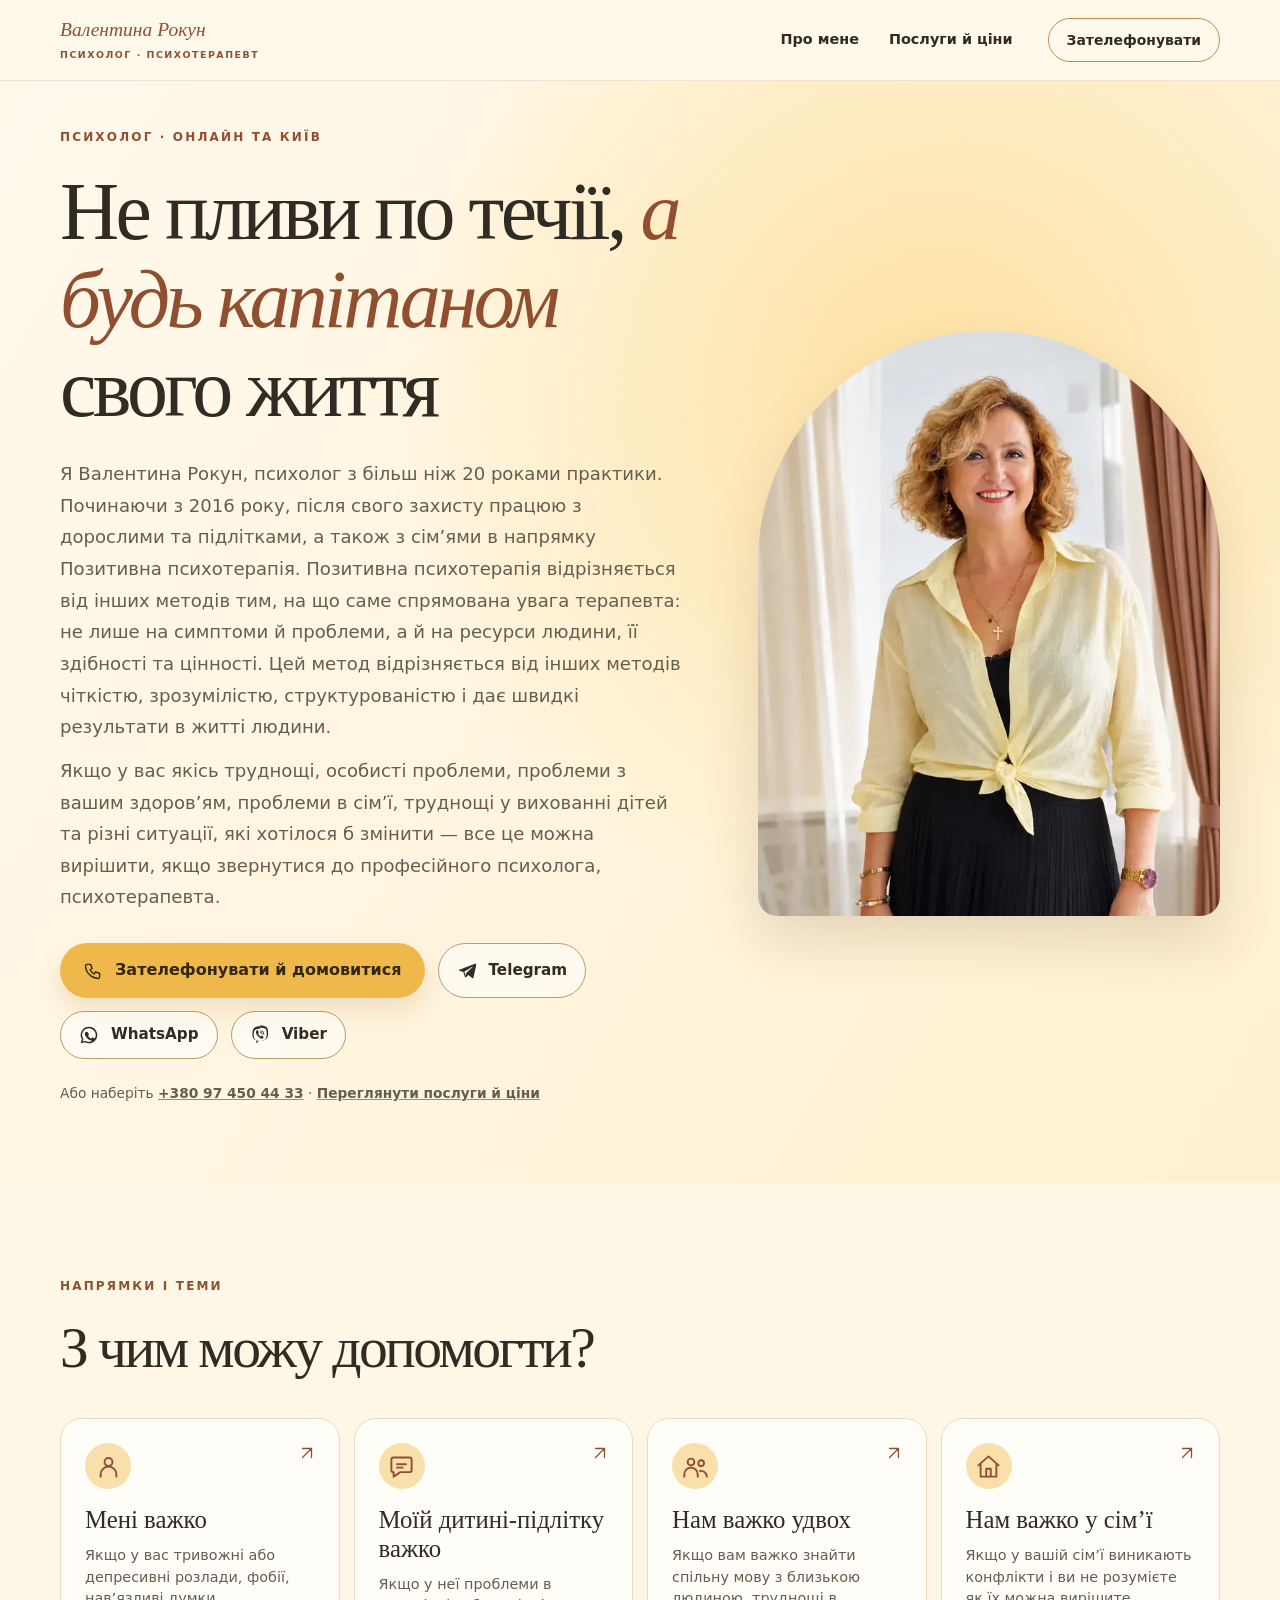
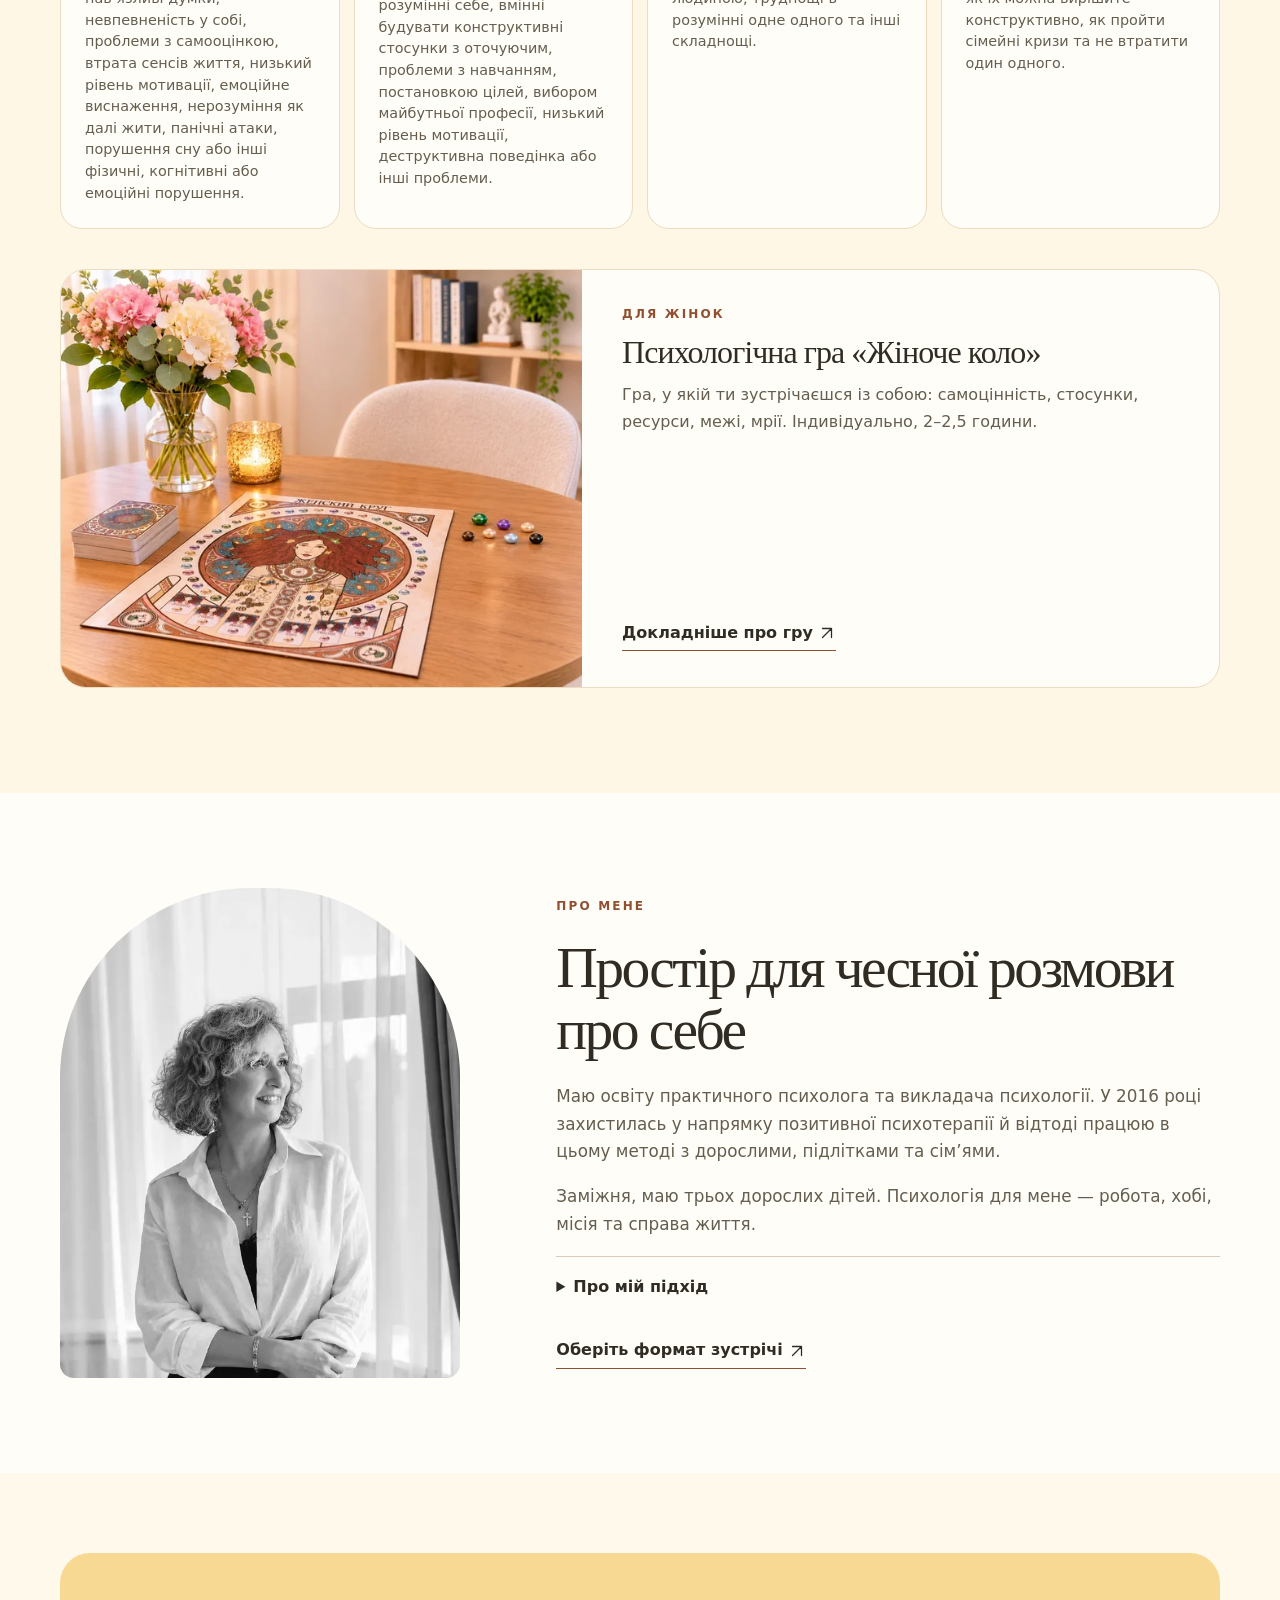
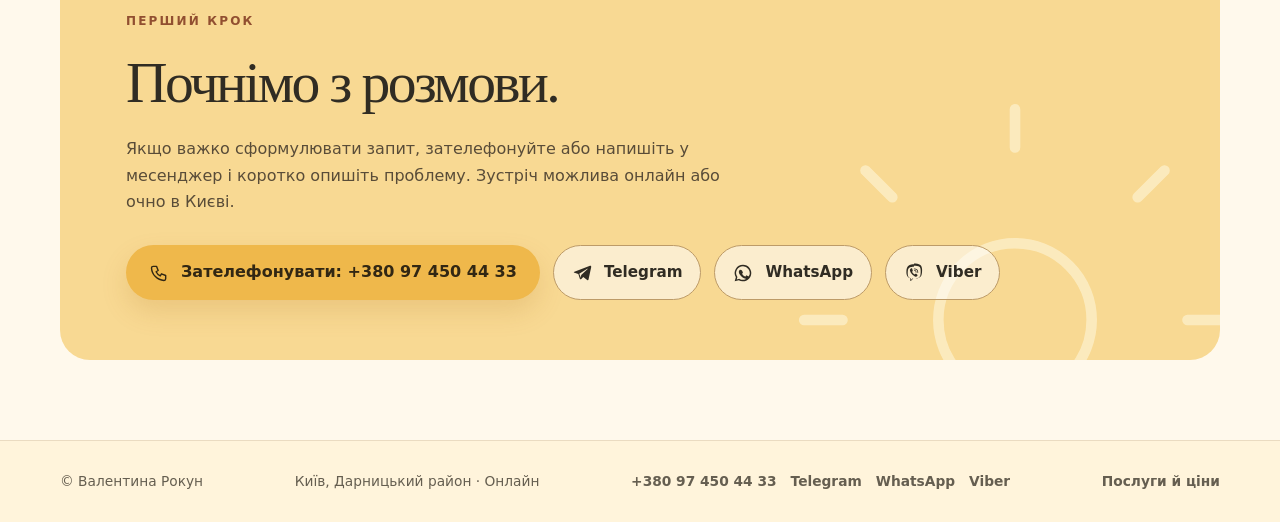
==== commit 33945012: "Оновити фото Жіночого кола, пошукові метадані та sitemap" ====
--- a/index.html
+++ b/index.html
@@ -4,25 +4,28 @@
 <meta charset="utf-8">
 <meta name="viewport" content="width=device-width,initial-scale=1">
 <meta name="theme-color" content="#fff8e9">
-<title>Валентина Рокун — психолог, психотерапевт у Києві та онлайн</title>
-<meta name="description" content="Психологічні консультації Валентини Рокун для дорослих, підлітків, пар і сімей та психологічна гра «Жіноче коло». Онлайн та очно у Києві. Дізнайтеся вартість і як записатися.">
+<title>Психолог і психотерапевт у Києві та онлайн | Валентина Рокун</title>
+<meta name="description" content="Валентина Рокун, психолог із понад 20 роками практики. Консультації для дорослих, підлітків, пар і сімей онлайн та в Дарницькому районі Києва. Ціни й запис.">
 <link rel="canonical" href="https://valentyna-rokun.com/">
 <meta property="og:type" content="website">
 <meta property="og:locale" content="uk_UA">
 <meta property="og:site_name" content="Валентина Рокун — психолог">
 <meta property="og:url" content="https://valentyna-rokun.com/">
-<meta property="og:title" content="Валентина Рокун — психолог, психотерапевт у Києві та онлайн">
-<meta property="og:description" content="Психологічні консультації Валентини Рокун для дорослих, підлітків, пар і сімей та психологічна гра «Жіноче коло». Онлайн та очно у Києві. Дізнайтеся вартість і як записатися.">
+<meta property="og:title" content="Психолог і психотерапевт у Києві та онлайн | Валентина Рокун">
+<meta property="og:description" content="Валентина Рокун, психолог із понад 20 роками практики. Консультації для дорослих, підлітків, пар і сімей онлайн та в Дарницькому районі Києва. Ціни й запис.">
 <meta property="og:image" content="https://valentyna-rokun.com/assets/og-image.jpg">
 <meta property="og:image:width" content="1200">
 <meta property="og:image:height" content="630">
+<meta property="og:image:type" content="image/jpeg">
+<meta property="og:image:alt" content="Валентина Рокун, психолог і психотерапевт">
 <meta name="twitter:card" content="summary_large_image">
-<meta name="twitter:title" content="Валентина Рокун — психолог, психотерапевт у Києві та онлайн">
-<meta name="twitter:description" content="Психологічні консультації Валентини Рокун для дорослих, підлітків, пар і сімей та психологічна гра «Жіноче коло». Онлайн та очно у Києві. Дізнайтеся вартість і як записатися.">
+<meta name="twitter:title" content="Психолог і психотерапевт у Києві та онлайн | Валентина Рокун">
+<meta name="twitter:description" content="Валентина Рокун, психолог із понад 20 роками практики. Консультації для дорослих, підлітків, пар і сімей онлайн та в Дарницькому районі Києва. Ціни й запис.">
 <meta name="twitter:image" content="https://valentyna-rokun.com/assets/og-image.jpg">
+<meta name="twitter:image:alt" content="Валентина Рокун, психолог і психотерапевт">
 <link rel="icon" href="assets/favicon.svg" type="image/svg+xml">
 <link rel="stylesheet" href="assets/site.css">
-<script type="application/ld+json">{"@context": "https://schema.org", "@graph": [{"@type": "Person", "@id": "https://valentyna-rokun.com/#person", "name": "Валентина Рокун", "jobTitle": "Психолог, психотерапевт", "telephone": "+380974504433", "url": "https://valentyna-rokun.com/", "image": "https://valentyna-rokun.com/assets/valentina-portrait-v3.webp", "address": {"@type": "PostalAddress", "addressLocality": "Київ", "addressRegion": "Дарницький район", "addressCountry": "UA"}, "knowsAbout": ["Позитивна психотерапія", "Індивідуальна терапія", "Підліткова терапія", "Парна терапія", "Сімейна терапія", "Психологічна гра «Жіноче коло»"]}, {"@type": "ProfessionalService", "@id": "https://valentyna-rokun.com/#business", "name": "Валентина Рокун — психолог, психотерапевт", "url": "https://valentyna-rokun.com/", "telephone": "+380974504433", "image": "https://valentyna-rokun.com/assets/og-image.jpg", "priceRange": "1700–5000 грн", "address": {"@type": "PostalAddress", "addressLocality": "Київ", "addressRegion": "Дарницький район", "addressCountry": "UA"}, "areaServed": ["Київ", "Україна (онлайн)"], "founder": {"@id": "https://valentyna-rokun.com/#person"}, "sameAs": ["https://t.me/+380974504433", "https://wa.me/380974504433"]}, {"@type": "WebSite", "url": "https://valentyna-rokun.com/", "name": "Валентина Рокун — психолог", "inLanguage": "uk"}]}</script>
+<script type="application/ld+json">{"@context": "https://schema.org", "@graph": [{"@type": "Person", "@id": "https://valentyna-rokun.com/#person", "name": "Валентина Рокун", "jobTitle": "Психолог, психотерапевт", "telephone": "+380974504433", "url": "https://valentyna-rokun.com/", "image": "https://valentyna-rokun.com/assets/valentina-portrait-v3.webp", "address": {"@type": "PostalAddress", "addressLocality": "Київ", "addressRegion": "Дарницький район", "addressCountry": "UA"}, "knowsAbout": ["Позитивна психотерапія", "Індивідуальна терапія", "Підліткова терапія", "Парна терапія", "Сімейна терапія", "Психологічна гра «Жіноче коло»"]}, {"@type": "ProfessionalService", "@id": "https://valentyna-rokun.com/#business", "name": "Валентина Рокун — психолог, психотерапевт", "url": "https://valentyna-rokun.com/", "telephone": "+380974504433", "image": "https://valentyna-rokun.com/assets/og-image.jpg", "priceRange": "1700–5000 грн", "address": {"@type": "PostalAddress", "addressLocality": "Київ", "addressRegion": "Дарницький район", "addressCountry": "UA"}, "areaServed": ["Київ", "Україна (онлайн)"], "founder": {"@id": "https://valentyna-rokun.com/#person"}, "sameAs": ["https://t.me/+380974504433", "https://wa.me/380974504433"]}, {"@type": "WebSite", "url": "https://valentyna-rokun.com/", "name": "Валентина Рокун — психолог", "inLanguage": "uk", "@id": "https://valentyna-rokun.com/#website"}, {"@type": "WebPage", "@id": "https://valentyna-rokun.com/#webpage", "url": "https://valentyna-rokun.com/", "name": "Психолог і психотерапевт у Києві та онлайн | Валентина Рокун", "inLanguage": "uk", "isPartOf": {"@id": "https://valentyna-rokun.com/#website"}, "about": {"@id": "https://valentyna-rokun.com/#person"}}]}</script>
 </head>
 <body>
 <a class="skip" href="#main">До змісту</a>
@@ -90,7 +93,7 @@
     </div>
 
     <a class="circle-banner" href="services/zhinoche-kolo/">
-      <div class="circle-banner-img"><img src="assets/womens-circle.webp" srcset="assets/womens-circle-640.webp 640w, assets/womens-circle.webp 1200w" sizes="(max-width: 760px) 100vw, 40vw" width="1200" height="800" loading="lazy" alt="Ігрове поле психологічної гри «Жіноче коло»"></div>
+      <div class="circle-banner-img"><img src="assets/zhinoche-kolo-ihrove-pole.webp" srcset="assets/zhinoche-kolo-ihrove-pole-640.webp 640w, assets/zhinoche-kolo-ihrove-pole.webp 1402w" sizes="(max-width: 760px) 100vw, 40vw" width="1402" height="1122" loading="lazy" alt="Ігрове поле «Жіноче коло», колода карт і кольорові фішки на столі"></div>
       <div class="circle-banner-body">
         <p class="overline">ДЛЯ ЖІНОК</p>
         <strong>Психологічна гра «Жіноче коло»</strong>
--- a/assets/site.css
+++ b/assets/site.css
@@ -17,3 +17,16 @@
 @media(max-width:1020px){.service-columns{grid-template-columns:1fr}.service-aside{position:static}.service-grid{gap:36px}}
 @media(max-width:760px){.circle-banner{grid-template-columns:1fr}.circle-banner-img{min-height:200px;max-height:260px}.circle-banner-body{padding:24px}.circle-banner-body strong{font-size:1.5rem}.service-grid{display:flex;flex-direction:column}.service-hero{padding:28px 0 48px}.hero-actions .btn.msg{width:calc(33.333% - 7px);padding:12px 8px;font-size:.85rem}.hero-actions .btn.msg .ui-icon{width:18px;height:18px}.timeline{grid-template-columns:1fr;gap:4px 0;padding:18px}.timeline dt{margin-top:10px}.timeline dt:first-child{margin-top:0}.aside-card .btn{font-size:.95rem}}
 @media(max-width:410px){.hero-actions .btn.msg{width:100%}}
+
+.service-photo.circle-portrait {
+  width: min(100%, 19.5rem);
+  justify-self: center;
+}
+.circle-portrait img {
+  aspect-ratio: auto;
+  object-fit: contain;
+}
+.circle-banner-img img,
+#zhinoche-kolo .offer-img img {
+  object-position: center 82%;
+}
